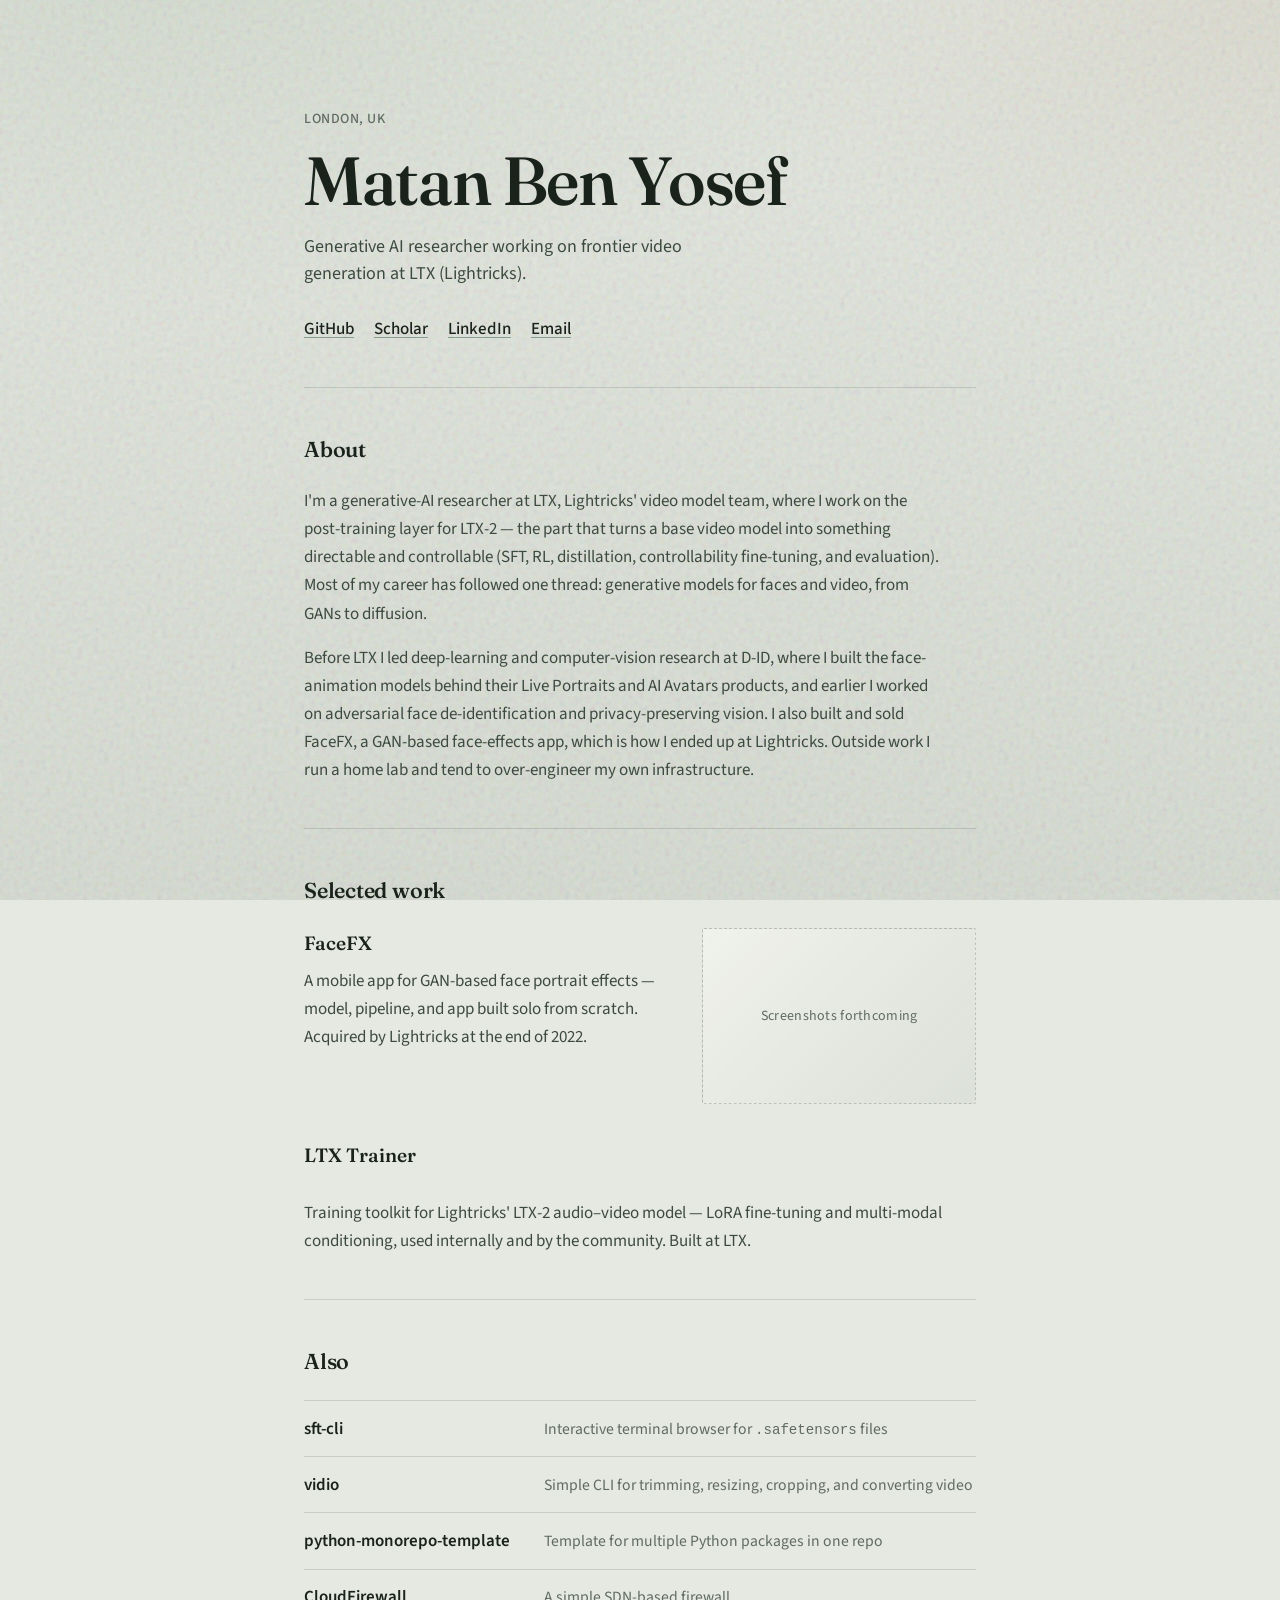
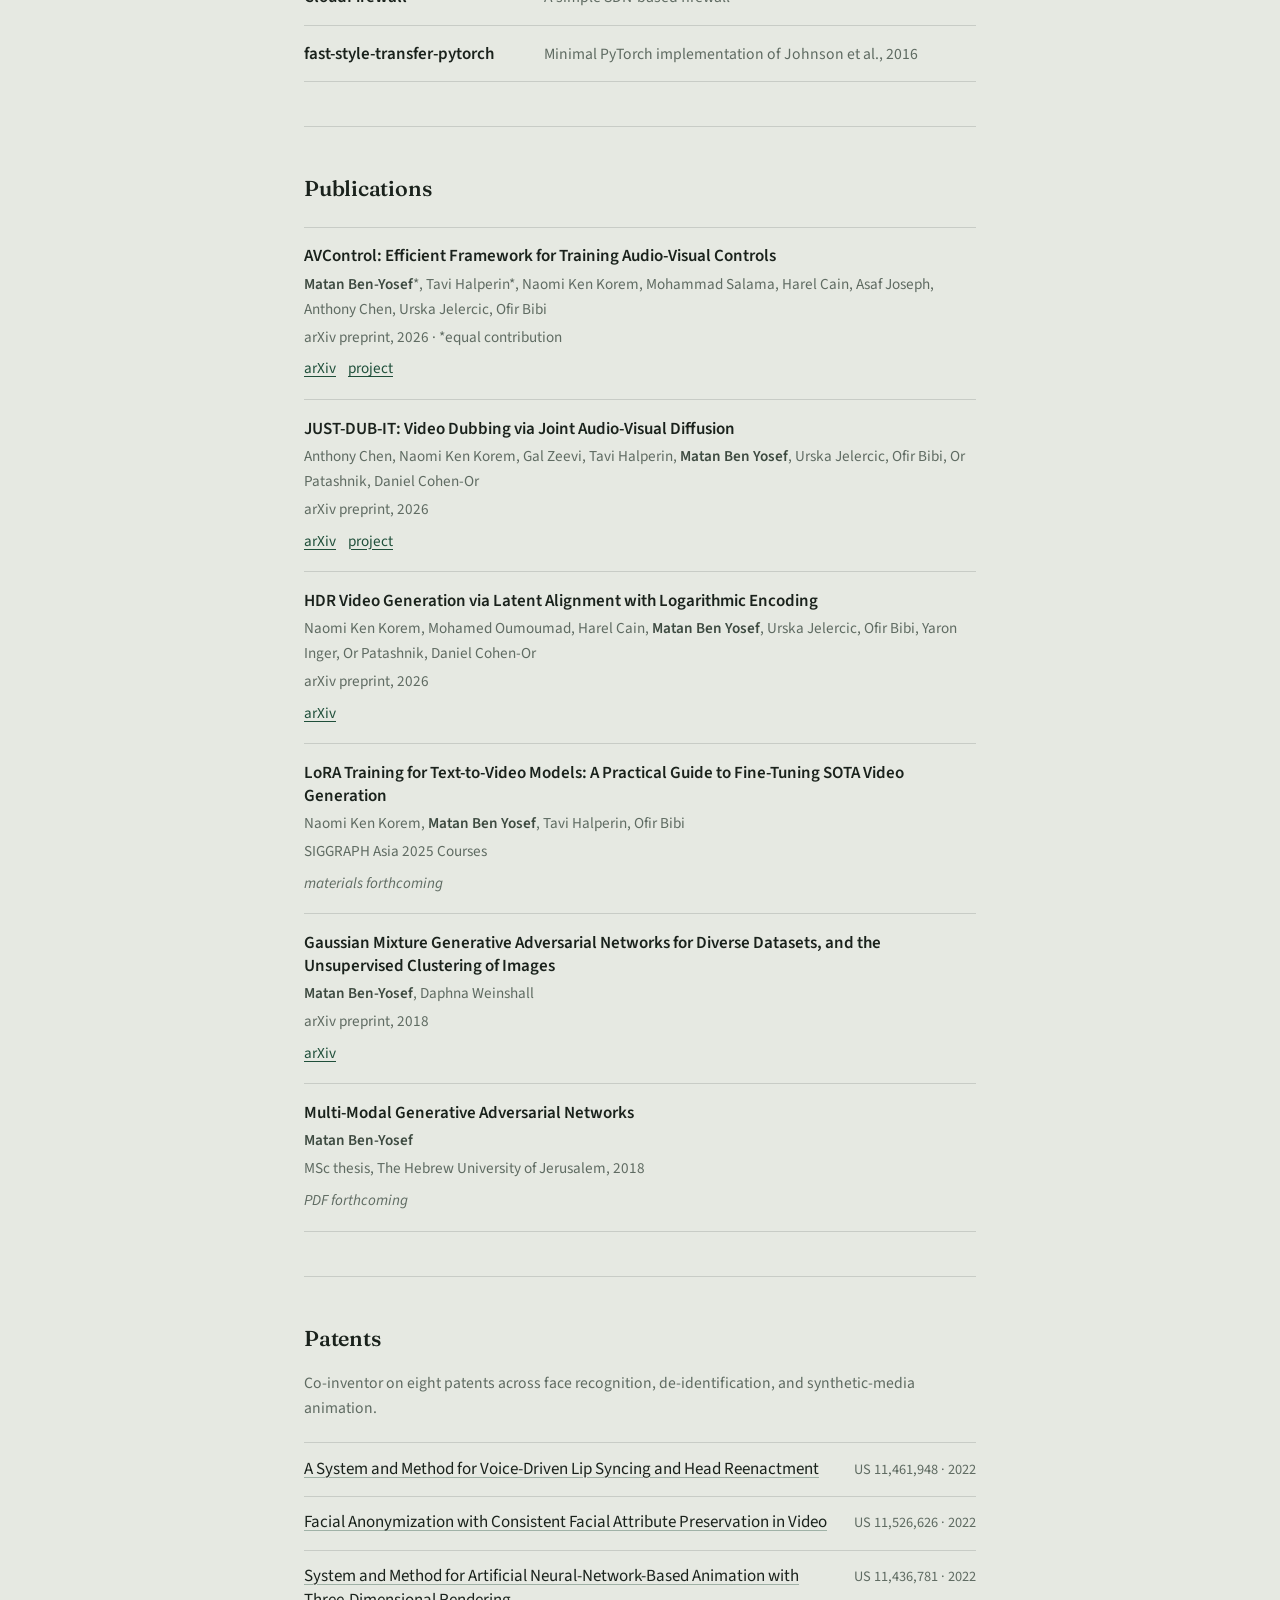
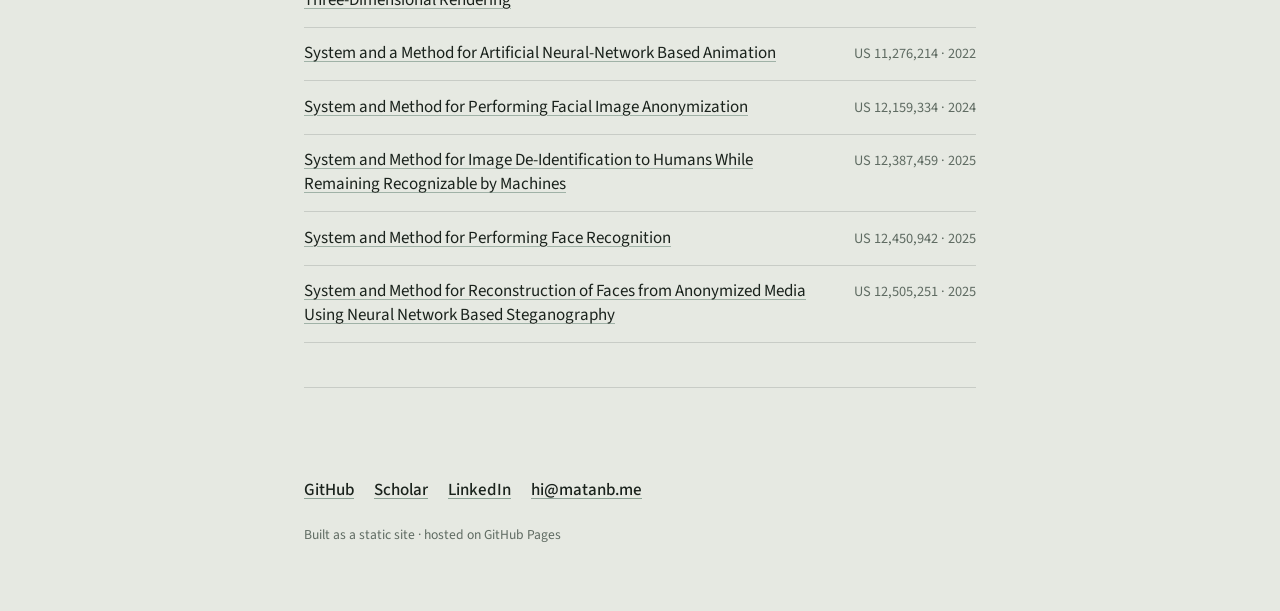
==== index.html @ 364ee7d4 "Add personal site: editorial single-page identity. Static HTML/CSS/JS with about, selected work, pub" ====
<!DOCTYPE html>
<html lang="en">
  <head>
    <meta charset="utf-8" />
    <meta name="viewport" content="width=device-width, initial-scale=1" />
    <title>Matan Ben Yosef</title>
    <meta
      name="description"
      content="Generative AI researcher working on frontier video generation at LTX (Lightricks)."
    />
    <meta name="author" content="Matan Ben Yosef" />
    <link rel="canonical" href="https://matanb.me/" />

    <meta property="og:title" content="Matan Ben Yosef" />
    <meta
      property="og:description"
      content="Generative AI researcher working on frontier video generation at LTX (Lightricks)."
    />
    <meta property="og:type" content="website" />
    <meta property="og:url" content="https://matanb.me/" />

    <link rel="preconnect" href="https://fonts.googleapis.com" />
    <link rel="preconnect" href="https://fonts.gstatic.com" crossorigin />
    <link
      href="https://fonts.googleapis.com/css2?family=Fraunces:opsz,wght@9..144,500;9..144,600&family=Source+Sans+3:ital,wght@0,400;0,500;0,600;1,400&display=swap"
      rel="stylesheet"
    />
    <link rel="stylesheet" href="css/styles.css" />
  </head>
  <body>
    <div class="atmosphere" aria-hidden="true"></div>

    <main class="page">
      <header class="identity reveal">
        <p class="eyebrow">London, UK</p>
        <h1 class="name">Matan Ben Yosef</h1>
        <p class="tagline">
          Generative AI researcher working on frontier video generation at LTX
          (Lightricks).
        </p>
        <nav class="links" aria-label="Primary links">
          <a href="https://github.com/matanby" rel="noopener noreferrer"
            >GitHub</a
          >
          <a
            href="https://scholar.google.com/citations?user=JfsnSLIAAAAJ&amp;hl=en"
            rel="noopener noreferrer"
            >Scholar</a
          >
          <a
            href="https://www.linkedin.com/in/matanby"
            rel="noopener noreferrer"
            >LinkedIn</a
          >
          <a href="mailto:hi@matanb.me">Email</a>
        </nav>
      </header>

      <section class="section reveal" id="about" aria-labelledby="about-heading">
        <h2 id="about-heading">About</h2>
        <div class="prose">
          <p>
            I'm a generative-AI researcher at LTX, Lightricks' video model team,
            where I work on the post-training layer for LTX-2 — the part that
            turns a base video model into something directable and controllable
            (SFT, RL, distillation, controllability fine-tuning, and
            evaluation). Most of my career has followed one thread: generative
            models for faces and video, from GANs to diffusion.
          </p>
          <p>
            Before LTX I led deep-learning and computer-vision research at D-ID,
            where I built the face-animation models behind their Live Portraits
            and AI Avatars products, and earlier I worked on adversarial face
            de-identification and privacy-preserving vision. I also built and
            sold FaceFX, a GAN-based face-effects app, which is how I ended up
            at Lightricks. Outside work I run a home lab and tend to
            over-engineer my own infrastructure.
          </p>
        </div>
      </section>

      <section
        class="section reveal"
        id="work"
        aria-labelledby="work-heading"
      >
        <h2 id="work-heading">Selected work</h2>

        <article class="selected">
          <div class="selected-copy">
            <h3>FaceFX</h3>
            <p>
              A mobile app for GAN-based face portrait effects — model,
              pipeline, and app built solo from scratch. Acquired by Lightricks
              at the end of 2022.
            </p>
          </div>
          <div
            class="media-slot"
            role="img"
            aria-label="FaceFX screenshots coming soon"
          >
            <span class="media-slot-label">Screenshots forthcoming</span>
          </div>
        </article>

        <article class="selected selected-plain">
          <h3>
            <a
              href="https://github.com/Lightricks/LTX-2/tree/main/packages/ltx-trainer"
              rel="noopener noreferrer"
              >LTX Trainer</a
            >
          </h3>
          <p>
            Training toolkit for Lightricks' LTX-2 audio–video model — LoRA
            fine-tuning and multi-modal conditioning, used internally and by the
            community. Built at LTX.
          </p>
        </article>
      </section>

      <section class="section reveal" id="also" aria-labelledby="also-heading">
        <h2 id="also-heading">Also</h2>
        <ul class="also-list">
          <li>
            <a href="https://github.com/matanby/sft-cli" rel="noopener noreferrer"
              >sft-cli</a
            >
            <span>Interactive terminal browser for <code>.safetensors</code> files</span>
          </li>
          <li>
            <a href="https://github.com/matanby/vidio" rel="noopener noreferrer"
              >vidio</a
            >
            <span>Simple CLI for trimming, resizing, cropping, and converting video</span>
          </li>
          <li>
            <a
              href="https://github.com/matanby/python-monorepo-template"
              rel="noopener noreferrer"
              >python-monorepo-template</a
            >
            <span>Template for multiple Python packages in one repo</span>
          </li>
          <li>
            <a
              href="https://github.com/matanby/CloudFirewall"
              rel="noopener noreferrer"
              >CloudFirewall</a
            >
            <span>A simple SDN-based firewall</span>
          </li>
          <li>
            <a
              href="https://github.com/matanby/fast-style-transfer-pytorch"
              rel="noopener noreferrer"
              >fast-style-transfer-pytorch</a
            >
            <span>Minimal PyTorch implementation of Johnson et&nbsp;al., 2016</span>
          </li>
        </ul>
      </section>

      <section
        class="section reveal"
        id="publications"
        aria-labelledby="pubs-heading"
      >
        <h2 id="pubs-heading">Publications</h2>
        <ol class="biblio">
          <li>
            <span class="pub-title"
              >AVControl: Efficient Framework for Training Audio-Visual
              Controls</span
            >
            <span class="pub-authors"
              ><strong>Matan Ben-Yosef</strong>*, Tavi Halperin*, Naomi Ken
              Korem, Mohammad Salama, Harel Cain, Asaf Joseph, Anthony Chen,
              Urska Jelercic, Ofir Bibi</span
            >
            <span class="pub-meta"
              >arXiv preprint, 2026 · *equal contribution</span
            >
            <span class="pub-links">
              <a href="https://arxiv.org/abs/2603.24793" rel="noopener noreferrer"
                >arXiv</a
              >
              <a
                href="https://matanby.github.io/AVControl/"
                rel="noopener noreferrer"
                >project</a
              >
            </span>
          </li>
          <li>
            <span class="pub-title"
              >JUST-DUB-IT: Video Dubbing via Joint Audio-Visual Diffusion</span
            >
            <span class="pub-authors"
              >Anthony Chen, Naomi Ken Korem, Gal Zeevi, Tavi Halperin,
              <strong>Matan Ben Yosef</strong>, Urska Jelercic, Ofir Bibi, Or
              Patashnik, Daniel Cohen-Or</span
            >
            <span class="pub-meta">arXiv preprint, 2026</span>
            <span class="pub-links">
              <a href="https://arxiv.org/abs/2601.22143" rel="noopener noreferrer"
                >arXiv</a
              >
              <a href="https://justdubit.github.io/" rel="noopener noreferrer"
                >project</a
              >
            </span>
          </li>
          <li>
            <span class="pub-title"
              >HDR Video Generation via Latent Alignment with Logarithmic
              Encoding</span
            >
            <span class="pub-authors"
              >Naomi Ken Korem, Mohamed Oumoumad, Harel Cain,
              <strong>Matan Ben Yosef</strong>, Urska Jelercic, Ofir Bibi, Yaron
              Inger, Or Patashnik, Daniel Cohen-Or</span
            >
            <span class="pub-meta">arXiv preprint, 2026</span>
            <span class="pub-links">
              <a href="https://arxiv.org/abs/2604.11788" rel="noopener noreferrer"
                >arXiv</a
              >
            </span>
          </li>
          <li>
            <span class="pub-title"
              >LoRA Training for Text-to-Video Models: A Practical Guide to
              Fine-Tuning SOTA Video Generation</span
            >
            <span class="pub-authors"
              >Naomi Ken Korem, <strong>Matan Ben Yosef</strong>, Tavi Halperin,
              Ofir Bibi</span
            >
            <span class="pub-meta">SIGGRAPH Asia 2025 Courses</span>
            <span class="pub-links pub-links-pending">
              <span class="pending">materials forthcoming</span>
            </span>
          </li>
          <li>
            <span class="pub-title"
              >Gaussian Mixture Generative Adversarial Networks for Diverse
              Datasets, and the Unsupervised Clustering of Images</span
            >
            <span class="pub-authors"
              ><strong>Matan Ben-Yosef</strong>, Daphna Weinshall</span
            >
            <span class="pub-meta">arXiv preprint, 2018</span>
            <span class="pub-links">
              <a href="https://arxiv.org/abs/1808.10356" rel="noopener noreferrer"
                >arXiv</a
              >
            </span>
          </li>
          <li>
            <span class="pub-title">Multi-Modal Generative Adversarial Networks</span>
            <span class="pub-authors"><strong>Matan Ben-Yosef</strong></span>
            <span class="pub-meta"
              >MSc thesis, The Hebrew University of Jerusalem, 2018</span
            >
            <span class="pub-links pub-links-pending">
              <span class="pending">PDF forthcoming</span>
            </span>
          </li>
        </ol>
      </section>

      <section
        class="section reveal"
        id="patents"
        aria-labelledby="patents-heading"
      >
        <h2 id="patents-heading">Patents</h2>
        <p class="section-lede">
          Co-inventor on eight patents across face recognition, de-identification,
          and synthetic-media animation.
        </p>
        <ul class="patent-list">
          <li>
            <a
              href="https://patents.google.com/patent/US11461948B2"
              rel="noopener noreferrer"
              >A System and Method for Voice-Driven Lip Syncing and Head
              Reenactment</a
            >
            <span class="patent-meta">US&nbsp;11,461,948 · 2022</span>
          </li>
          <li>
            <a
              href="https://patents.google.com/patent/US11526626B2"
              rel="noopener noreferrer"
              >Facial Anonymization with Consistent Facial Attribute Preservation
              in Video</a
            >
            <span class="patent-meta">US&nbsp;11,526,626 · 2022</span>
          </li>
          <li>
            <a
              href="https://patents.google.com/patent/US11436781B2"
              rel="noopener noreferrer"
              >System and Method for Artificial Neural-Network-Based Animation
              with Three-Dimensional Rendering</a
            >
            <span class="patent-meta">US&nbsp;11,436,781 · 2022</span>
          </li>
          <li>
            <a
              href="https://patents.google.com/patent/US11276214B2"
              rel="noopener noreferrer"
              >System and a Method for Artificial Neural-Network Based
              Animation</a
            >
            <span class="patent-meta">US&nbsp;11,276,214 · 2022</span>
          </li>
          <li>
            <a
              href="https://patents.google.com/patent/US12159334B2"
              rel="noopener noreferrer"
              >System and Method for Performing Facial Image Anonymization</a
            >
            <span class="patent-meta">US&nbsp;12,159,334 · 2024</span>
          </li>
          <li>
            <a
              href="https://patents.google.com/patent/US12387459B2"
              rel="noopener noreferrer"
              >System and Method for Image De-Identification to Humans While
              Remaining Recognizable by Machines</a
            >
            <span class="patent-meta">US&nbsp;12,387,459 · 2025</span>
          </li>
          <li>
            <a
              href="https://patents.google.com/patent/US12450942B2"
              rel="noopener noreferrer"
              >System and Method for Performing Face Recognition</a
            >
            <span class="patent-meta">US&nbsp;12,450,942 · 2025</span>
          </li>
          <li>
            <a
              href="https://patents.google.com/patent/US12505251B2"
              rel="noopener noreferrer"
              >System and Method for Reconstruction of Faces from Anonymized
              Media Using Neural Network Based Steganography</a
            >
            <span class="patent-meta">US&nbsp;12,505,251 · 2025</span>
          </li>
        </ul>
      </section>
    </main>

    <footer class="site-footer reveal">
      <nav class="links" aria-label="Footer links">
        <a href="https://github.com/matanby" rel="noopener noreferrer">GitHub</a>
        <a
          href="https://scholar.google.com/citations?user=JfsnSLIAAAAJ&amp;hl=en"
          rel="noopener noreferrer"
          >Scholar</a
        >
        <a href="https://www.linkedin.com/in/matanby" rel="noopener noreferrer"
          >LinkedIn</a
        >
        <a href="mailto:hi@matanb.me">hi@matanb.me</a>
      </nav>
      <p class="credit">Built as a static site · hosted on GitHub Pages</p>
    </footer>

    <script src="js/main.js" defer></script>
  </body>
</html>
---- css/styles.css ----
:root {
  --bg: #e6e9e2;
  --bg-deep: #d8ddd4;
  --ink: #1a221c;
  --ink-soft: #3d4a40;
  --muted: #5f6b62;
  --line: color-mix(in srgb, var(--ink) 14%, transparent);
  --accent: #1f4f3a;
  --accent-soft: color-mix(in srgb, var(--accent) 12%, transparent);
  --paper: #f2f3ee;
  --shadow: color-mix(in srgb, var(--ink) 8%, transparent);

  --font-display: "Fraunces", "Iowan Old Style", "Palatino Linotype", Palatino,
    serif;
  --font-body: "Source Sans 3", "Source Sans Pro", "Segoe UI", sans-serif;

  --measure: 40rem;
  --page: min(42rem, calc(100% - 2.5rem));
  --ease: cubic-bezier(0.22, 1, 0.36, 1);
}

*,
*::before,
*::after {
  box-sizing: border-box;
}

html {
  scroll-behavior: smooth;
  -webkit-text-size-adjust: 100%;
}

body {
  margin: 0;
  min-height: 100vh;
  color: var(--ink);
  font-family: var(--font-body);
  font-size: 1.0625rem;
  line-height: 1.65;
  background: var(--bg);
  text-rendering: optimizeLegibility;
}

.atmosphere {
  position: fixed;
  inset: 0;
  z-index: -1;
  pointer-events: none;
  background:
    radial-gradient(
      120% 80% at 12% -10%,
      color-mix(in srgb, #c5d0c0 55%, transparent),
      transparent 55%
    ),
    radial-gradient(
      90% 70% at 100% 0%,
      color-mix(in srgb, #d4cfc0 45%, transparent),
      transparent 50%
    ),
    linear-gradient(180deg, var(--bg) 0%, var(--bg-deep) 100%);
}

.atmosphere::after {
  content: "";
  position: absolute;
  inset: 0;
  opacity: 0.35;
  background-image: url("data:image/svg+xml,%3Csvg viewBox='0 0 200 200' xmlns='http://www.w3.org/2000/svg'%3E%3Cfilter id='n'%3E%3CfeTurbulence type='fractalNoise' baseFrequency='0.85' numOctaves='3' stitchTiles='stitch'/%3E%3C/filter%3E%3Crect width='100%25' height='100%25' filter='url(%23n)' opacity='0.55'/%3E%3C/svg%3E");
  mix-blend-mode: multiply;
}

a {
  color: var(--accent);
  text-decoration-thickness: 1px;
  text-underline-offset: 0.18em;
  transition: color 160ms var(--ease), text-decoration-color 160ms var(--ease);
}

a:hover {
  color: var(--ink);
}

a:focus-visible {
  outline: 2px solid var(--accent);
  outline-offset: 3px;
}

.page {
  width: var(--page);
  margin: 0 auto;
  padding: clamp(3.5rem, 12vh, 7rem) 0 3rem;
}

.identity {
  padding-bottom: 2.75rem;
  border-bottom: 1px solid var(--line);
}

.eyebrow {
  margin: 0 0 0.85rem;
  color: var(--muted);
  font-size: 0.875rem;
  font-weight: 500;
  letter-spacing: 0.04em;
  text-transform: uppercase;
}

.name {
  margin: 0;
  max-width: 12ch;
  font-family: var(--font-display);
  font-size: clamp(2.75rem, 8vw, 4.25rem);
  font-weight: 550;
  font-optical-sizing: auto;
  line-height: 1.05;
  letter-spacing: -0.02em;
  color: var(--ink);
}

.tagline {
  margin: 1.15rem 0 0;
  max-width: 28rem;
  color: var(--ink-soft);
  font-size: 1.125rem;
  line-height: 1.45;
}

.links {
  display: flex;
  flex-wrap: wrap;
  gap: 0.35rem 1.25rem;
  margin-top: 1.75rem;
}

.links a {
  color: var(--ink);
  font-weight: 500;
  text-decoration-color: color-mix(in srgb, var(--accent) 45%, transparent);
}

.links a:hover {
  color: var(--accent);
  text-decoration-color: var(--accent);
}

.section {
  padding: 2.75rem 0;
  border-bottom: 1px solid var(--line);
}

.section h2 {
  margin: 0 0 1.25rem;
  font-family: var(--font-display);
  font-size: 1.35rem;
  font-weight: 550;
  letter-spacing: -0.01em;
}

.section-lede {
  margin: -0.35rem 0 1.25rem;
  max-width: var(--measure);
  color: var(--muted);
  font-size: 0.98rem;
}

.prose {
  max-width: var(--measure);
}

.prose p {
  margin: 0 0 1rem;
  color: var(--ink-soft);
}

.prose p:last-child {
  margin-bottom: 0;
}

.selected {
  display: grid;
  gap: 1.25rem;
  margin-bottom: 2rem;
}

.selected:last-child {
  margin-bottom: 0;
}

.selected h3 {
  margin: 0 0 0.45rem;
  font-family: var(--font-display);
  font-size: 1.2rem;
  font-weight: 550;
}

.selected h3 a {
  color: inherit;
  text-decoration: none;
}

.selected h3 a:hover {
  color: var(--accent);
  text-decoration: underline;
  text-decoration-thickness: 1px;
  text-underline-offset: 0.18em;
}

.selected p {
  margin: 0;
  max-width: var(--measure);
  color: var(--ink-soft);
}

.selected-plain {
  padding-top: 0.25rem;
}

.media-slot {
  display: grid;
  place-items: center;
  min-height: 11rem;
  border: 1px dashed color-mix(in srgb, var(--ink) 22%, transparent);
  border-radius: 2px;
  background:
    linear-gradient(
      135deg,
      color-mix(in srgb, var(--paper) 80%, transparent),
      color-mix(in srgb, var(--bg-deep) 70%, transparent)
    );
  color: var(--muted);
}

.media-slot-label {
  font-size: 0.875rem;
  letter-spacing: 0.02em;
}

.also-list,
.patent-list,
.biblio {
  margin: 0;
  padding: 0;
  list-style: none;
}

.also-list li {
  display: grid;
  gap: 0.15rem 1rem;
  padding: 0.85rem 0;
  border-top: 1px solid var(--line);
}

.also-list li:last-child {
  border-bottom: 1px solid var(--line);
}

.also-list a {
  color: var(--ink);
  font-weight: 600;
  text-decoration: none;
}

.also-list a:hover {
  color: var(--accent);
  text-decoration: underline;
  text-decoration-thickness: 1px;
  text-underline-offset: 0.18em;
}

.also-list span {
  color: var(--muted);
  font-size: 0.98rem;
}

.also-list code {
  font-family: ui-monospace, "SF Mono", Menlo, Consolas, monospace;
  font-size: 0.9em;
}

.biblio li {
  display: grid;
  gap: 0.2rem;
  padding: 1.1rem 0;
  border-top: 1px solid var(--line);
}

.biblio li:last-child {
  border-bottom: 1px solid var(--line);
}

.pub-title {
  font-weight: 600;
  color: var(--ink);
  line-height: 1.35;
}

.pub-authors,
.pub-meta {
  color: var(--muted);
  font-size: 0.95rem;
}

.pub-authors strong {
  color: var(--ink-soft);
  font-weight: 600;
}

.pub-links {
  display: flex;
  flex-wrap: wrap;
  gap: 0.75rem;
  margin-top: 0.2rem;
  font-size: 0.95rem;
}

.pending {
  color: var(--muted);
  font-style: italic;
}

.patent-list li {
  display: grid;
  gap: 0.15rem;
  padding: 0.9rem 0;
  border-top: 1px solid var(--line);
}

.patent-list li:last-child {
  border-bottom: 1px solid var(--line);
}

.patent-list a {
  color: var(--ink);
  text-decoration-color: color-mix(in srgb, var(--accent) 35%, transparent);
  line-height: 1.4;
}

.patent-meta {
  color: var(--muted);
  font-size: 0.9rem;
}

.site-footer {
  width: var(--page);
  margin: 0 auto;
  padding: 2.5rem 0 4rem;
}

.site-footer .links {
  margin-top: 0;
}

.credit {
  margin: 1.25rem 0 0;
  color: var(--muted);
  font-size: 0.85rem;
}

.reveal {
  opacity: 0;
  transform: translateY(0.7rem);
  transition:
    opacity 700ms var(--ease),
    transform 700ms var(--ease);
}

.reveal.is-visible {
  opacity: 1;
  transform: none;
}

.identity.reveal {
  transition-delay: 40ms;
}

@media (min-width: 720px) {
  .selected:not(.selected-plain) {
    grid-template-columns: 1.15fr 0.85fr;
    align-items: stretch;
    gap: 1.75rem;
  }

  .also-list li {
    grid-template-columns: minmax(10rem, 14rem) 1fr;
    align-items: baseline;
  }

  .patent-list li {
    grid-template-columns: 1fr auto;
    gap: 0.75rem 1.5rem;
    align-items: baseline;
  }
}

@media (prefers-reduced-motion: reduce) {
  html {
    scroll-behavior: auto;
  }

  .reveal {
    opacity: 1;
    transform: none;
    transition: none;
  }
}
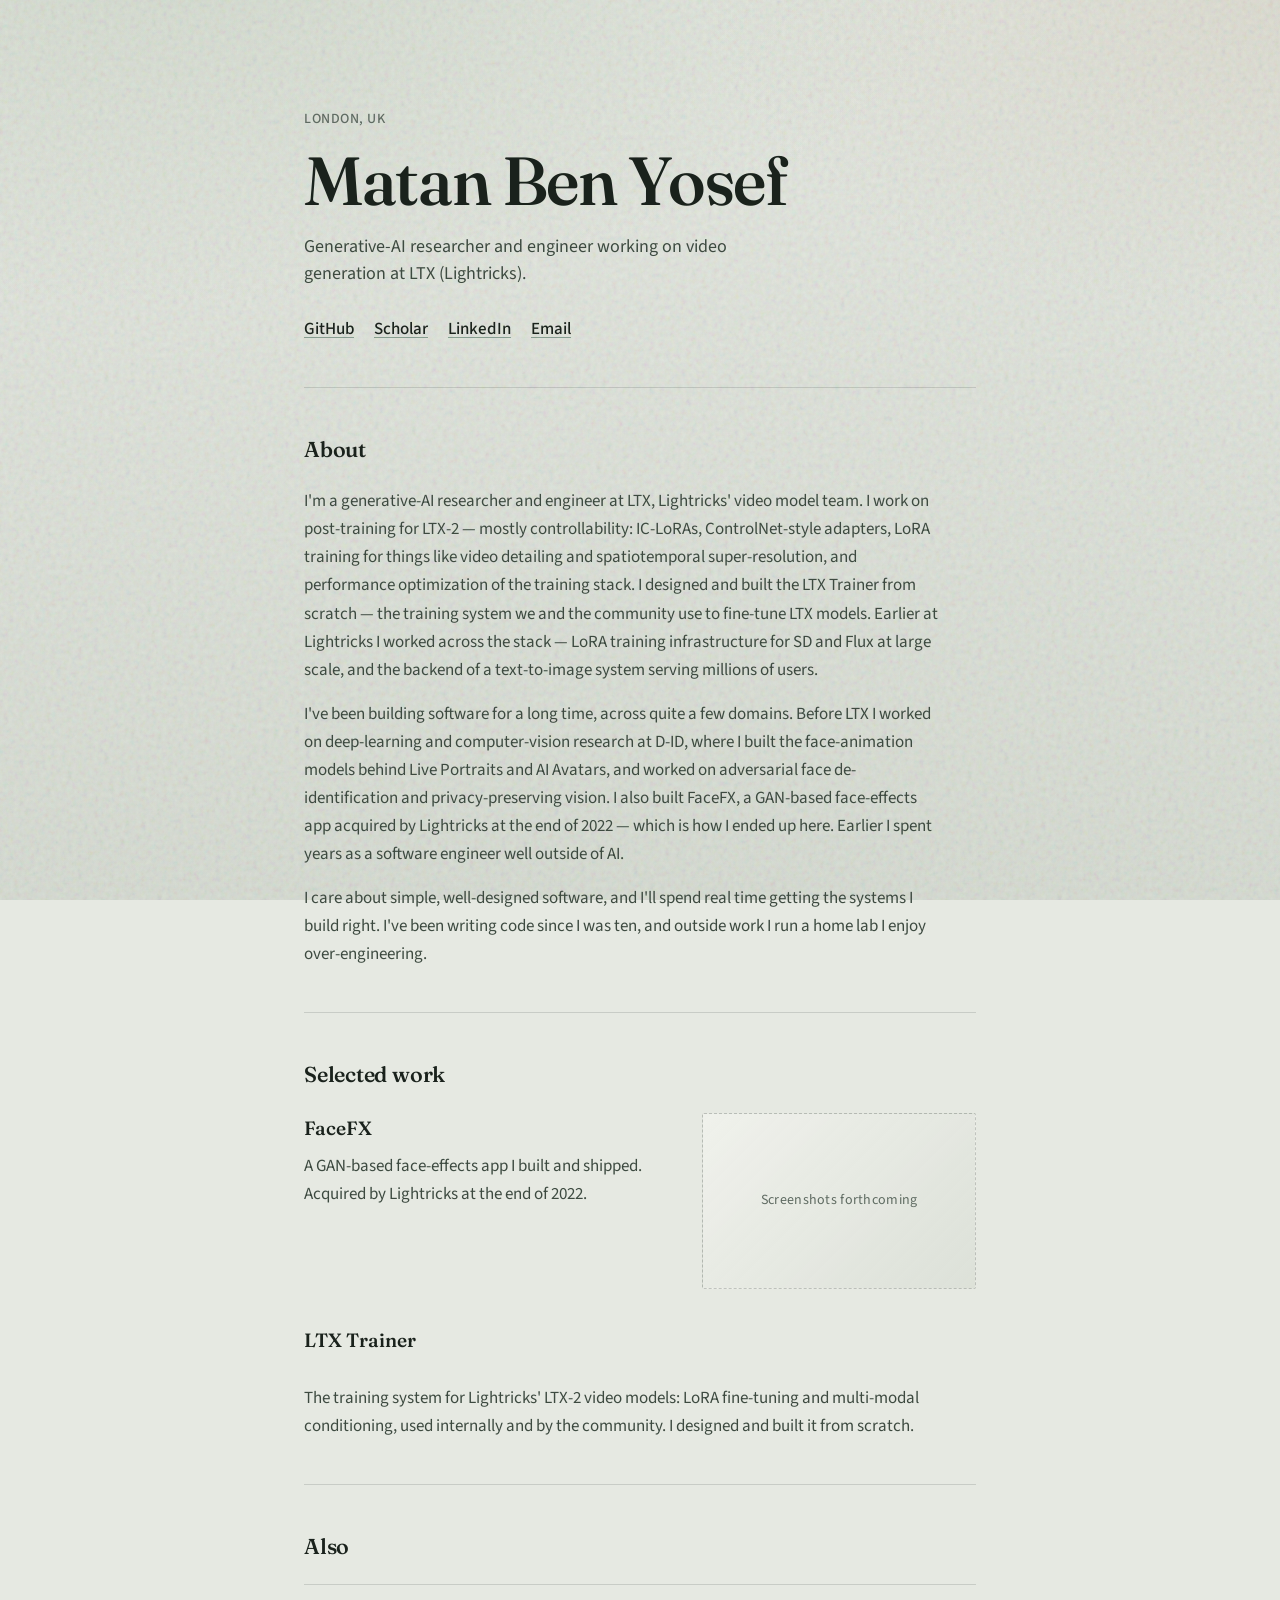
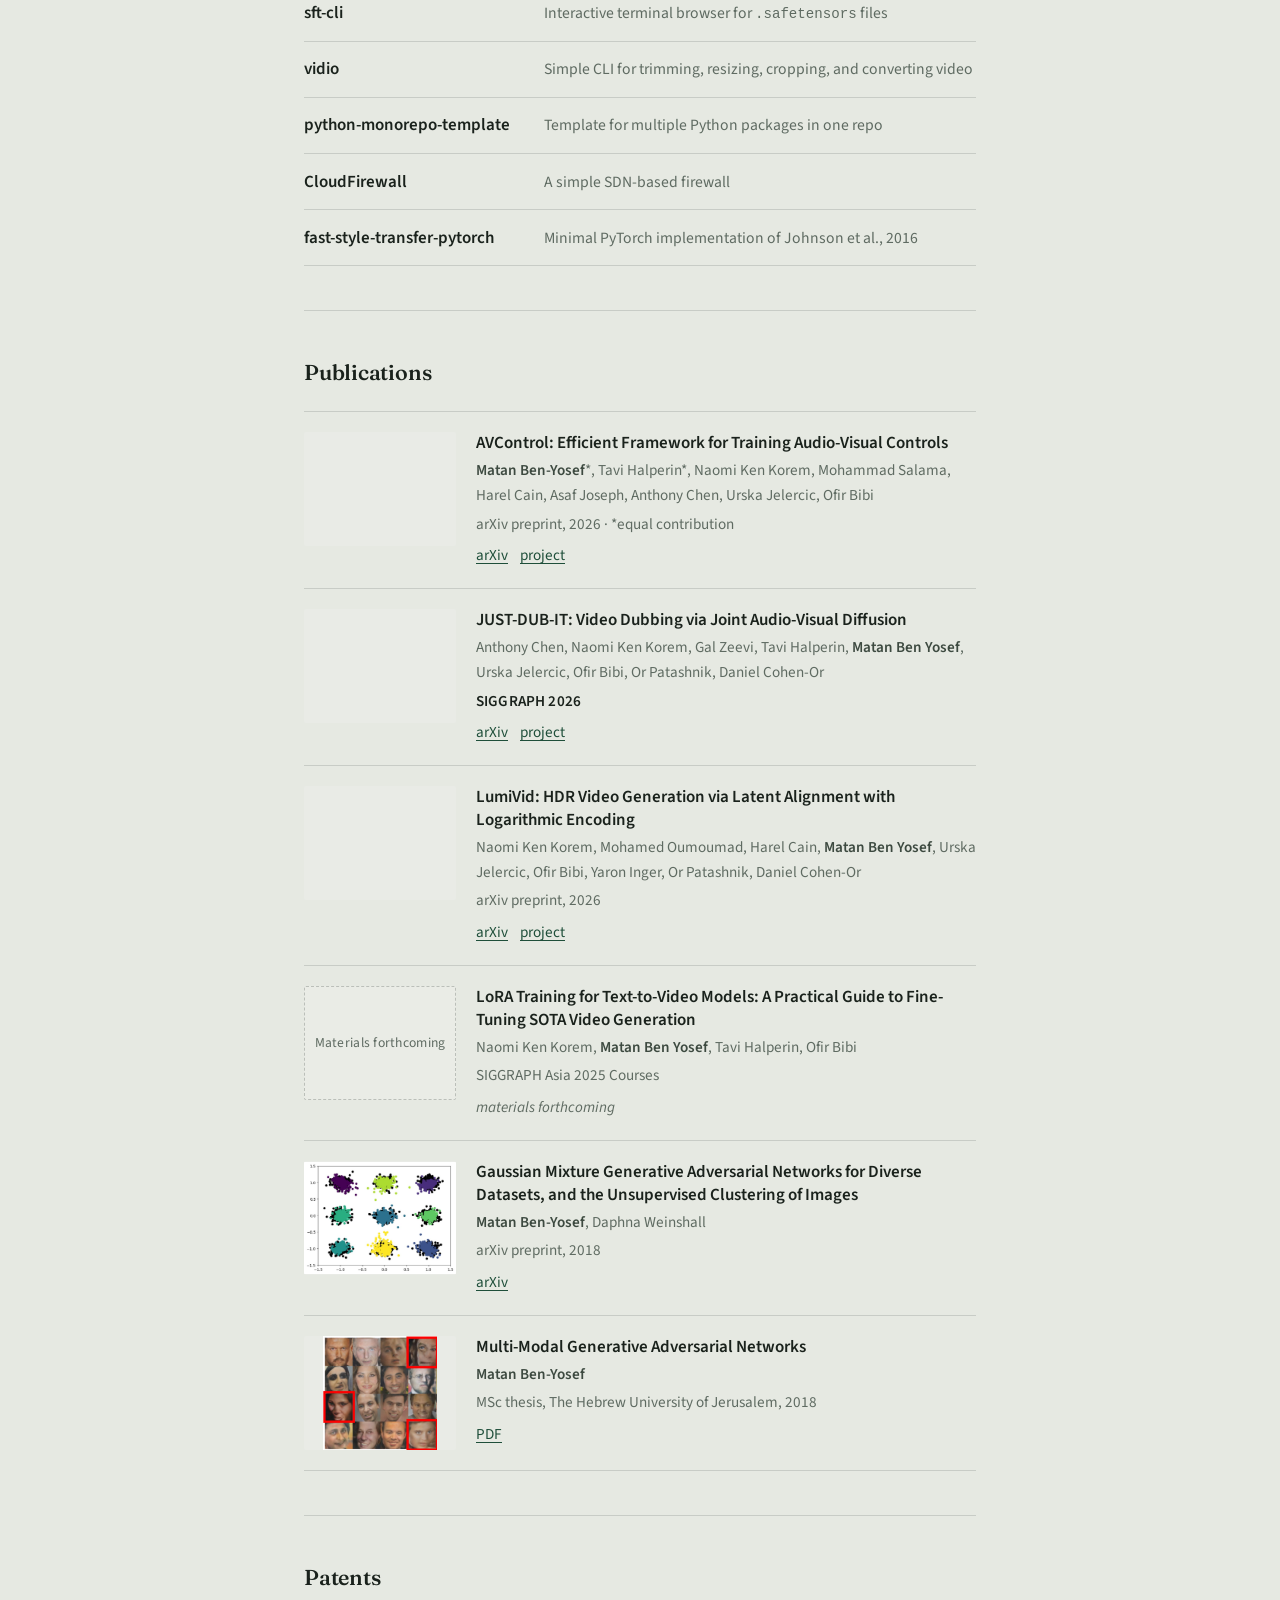
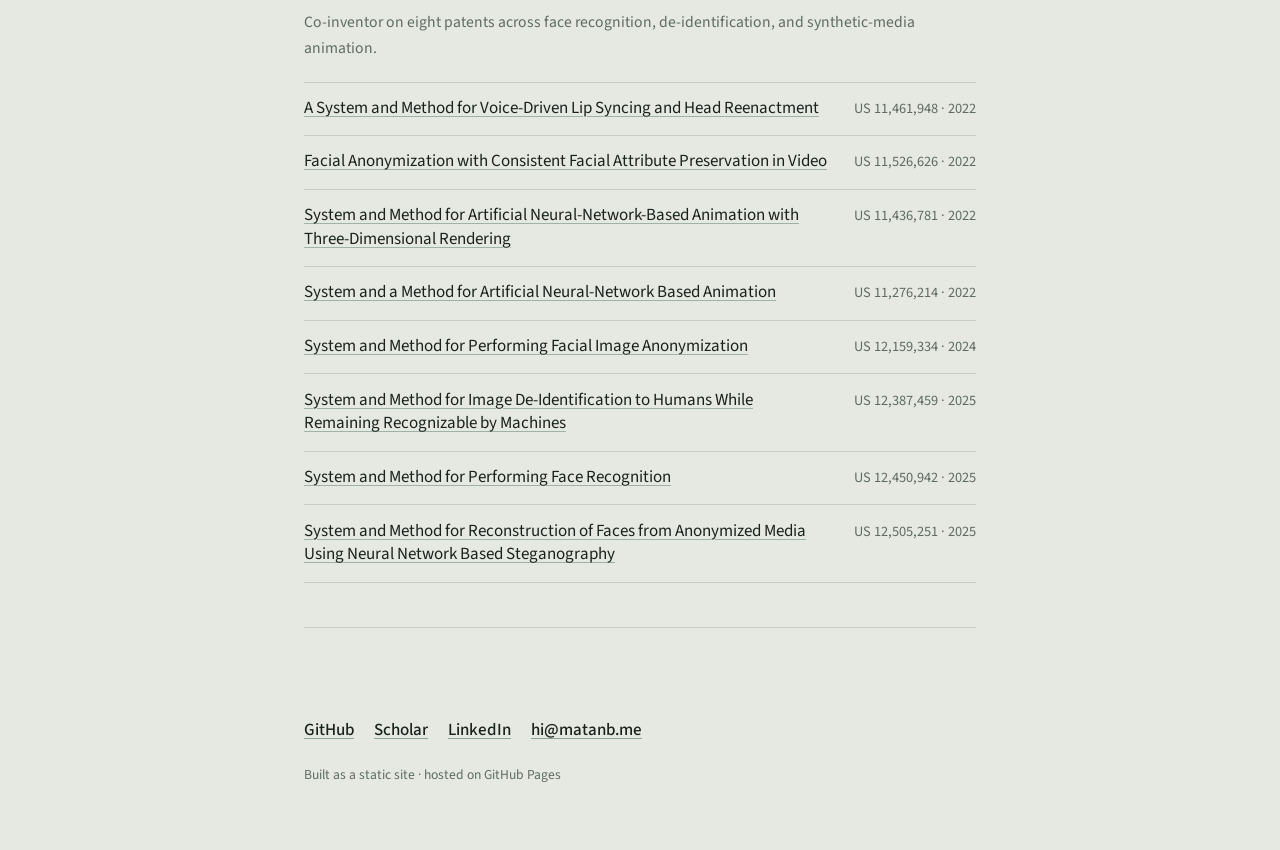
==== commit 7b82b384: "Refine copy and add publication media with SIGGRAPH emphasis. Update About/tagline ownership languag" ====
--- a/index.html
+++ b/index.html
@@ -6,7 +6,7 @@
     <title>Matan Ben Yosef</title>
     <meta
       name="description"
-      content="Generative AI researcher working on frontier video generation at LTX (Lightricks)."
+      content="Generative-AI researcher and engineer working on video generation at LTX (Lightricks)."
     />
     <meta name="author" content="Matan Ben Yosef" />
     <link rel="canonical" href="https://matanb.me/" />
@@ -14,7 +14,7 @@
     <meta property="og:title" content="Matan Ben Yosef" />
     <meta
       property="og:description"
-      content="Generative AI researcher working on frontier video generation at LTX (Lightricks)."
+      content="Generative-AI researcher and engineer working on video generation at LTX (Lightricks)."
     />
     <meta property="og:type" content="website" />
     <meta property="og:url" content="https://matanb.me/" />
@@ -35,8 +35,8 @@
         <p class="eyebrow">London, UK</p>
         <h1 class="name">Matan Ben Yosef</h1>
         <p class="tagline">
-          Generative AI researcher working on frontier video generation at LTX
-          (Lightricks).
+          Generative-AI researcher and engineer working on video generation at
+          LTX (Lightricks).
         </p>
         <nav class="links" aria-label="Primary links">
           <a href="https://github.com/matanby" rel="noopener noreferrer"
@@ -60,21 +60,31 @@
         <h2 id="about-heading">About</h2>
         <div class="prose">
           <p>
-            I'm a generative-AI researcher at LTX, Lightricks' video model team,
-            where I work on the post-training layer for LTX-2 — the part that
-            turns a base video model into something directable and controllable
-            (SFT, RL, distillation, controllability fine-tuning, and
-            evaluation). Most of my career has followed one thread: generative
-            models for faces and video, from GANs to diffusion.
+            I'm a generative-AI researcher and engineer at LTX, Lightricks'
+            video model team. I work on post-training for LTX-2 — mostly
+            controllability: IC-LoRAs, ControlNet-style adapters, LoRA training
+            for things like video detailing and spatiotemporal super-resolution,
+            and performance optimization of the training stack. I designed and
+            built the LTX Trainer from scratch — the training system we and the
+            community use to fine-tune LTX models. Earlier at Lightricks I
+            worked across the stack — LoRA training infrastructure for SD and
+            Flux at large scale, and the backend of a text-to-image system
+            serving millions of users.
           </p>
           <p>
-            Before LTX I led deep-learning and computer-vision research at D-ID,
-            where I built the face-animation models behind their Live Portraits
-            and AI Avatars products, and earlier I worked on adversarial face
-            de-identification and privacy-preserving vision. I also built and
-            sold FaceFX, a GAN-based face-effects app, which is how I ended up
-            at Lightricks. Outside work I run a home lab and tend to
-            over-engineer my own infrastructure.
+            I've been building software for a long time, across quite a few
+            domains. Before LTX I worked on deep-learning and computer-vision
+            research at D-ID, where I built the face-animation models behind
+            Live Portraits and AI Avatars, and worked on adversarial face
+            de-identification and privacy-preserving vision. I also built
+            FaceFX, a GAN-based face-effects app acquired by Lightricks at the
+            end of 2022 — which is how I ended up here. Earlier I spent years as
+            a software engineer well outside of AI.
+          </p>
+          <p>
+            I care about simple, well-designed software, and I'll spend real
+            time getting the systems I build right. I've been writing code since
+            I was ten, and outside work I run a home lab I enjoy over-engineering.
           </p>
         </div>
       </section>
@@ -90,9 +100,8 @@
           <div class="selected-copy">
             <h3>FaceFX</h3>
             <p>
-              A mobile app for GAN-based face portrait effects — model,
-              pipeline, and app built solo from scratch. Acquired by Lightricks
-              at the end of 2022.
+              A GAN-based face-effects app I built and shipped. Acquired by
+              Lightricks at the end of 2022.
             </p>
           </div>
           <div
@@ -113,9 +122,9 @@
             >
           </h3>
           <p>
-            Training toolkit for Lightricks' LTX-2 audio–video model — LoRA
+            The training system for Lightricks' LTX-2 video models: LoRA
             fine-tuning and multi-modal conditioning, used internally and by the
-            community. Built at LTX.
+            community. I designed and built it from scratch.
           </p>
         </article>
       </section>
@@ -170,103 +179,227 @@
         <h2 id="pubs-heading">Publications</h2>
         <ol class="biblio">
           <li>
-            <span class="pub-title"
-              >AVControl: Efficient Framework for Training Audio-Visual
-              Controls</span
-            >
-            <span class="pub-authors"
-              ><strong>Matan Ben-Yosef</strong>*, Tavi Halperin*, Naomi Ken
-              Korem, Mohammad Salama, Harel Cain, Asaf Joseph, Anthony Chen,
-              Urska Jelercic, Ofir Bibi</span
-            >
-            <span class="pub-meta"
-              >arXiv preprint, 2026 · *equal contribution</span
-            >
-            <span class="pub-links">
-              <a href="https://arxiv.org/abs/2603.24793" rel="noopener noreferrer"
-                >arXiv</a
-              >
-              <a
-                href="https://matanby.github.io/AVControl/"
-                rel="noopener noreferrer"
-                >project</a
-              >
-            </span>
-          </li>
-          <li>
-            <span class="pub-title"
-              >JUST-DUB-IT: Video Dubbing via Joint Audio-Visual Diffusion</span
-            >
-            <span class="pub-authors"
-              >Anthony Chen, Naomi Ken Korem, Gal Zeevi, Tavi Halperin,
-              <strong>Matan Ben Yosef</strong>, Urska Jelercic, Ofir Bibi, Or
-              Patashnik, Daniel Cohen-Or</span
-            >
-            <span class="pub-meta">arXiv preprint, 2026</span>
-            <span class="pub-links">
-              <a href="https://arxiv.org/abs/2601.22143" rel="noopener noreferrer"
-                >arXiv</a
-              >
-              <a href="https://justdubit.github.io/" rel="noopener noreferrer"
-                >project</a
-              >
-            </span>
-          </li>
-          <li>
-            <span class="pub-title"
-              >HDR Video Generation via Latent Alignment with Logarithmic
-              Encoding</span
-            >
-            <span class="pub-authors"
-              >Naomi Ken Korem, Mohamed Oumoumad, Harel Cain,
-              <strong>Matan Ben Yosef</strong>, Urska Jelercic, Ofir Bibi, Yaron
-              Inger, Or Patashnik, Daniel Cohen-Or</span
-            >
-            <span class="pub-meta">arXiv preprint, 2026</span>
-            <span class="pub-links">
-              <a href="https://arxiv.org/abs/2604.11788" rel="noopener noreferrer"
-                >arXiv</a
-              >
-            </span>
-          </li>
-          <li>
-            <span class="pub-title"
-              >LoRA Training for Text-to-Video Models: A Practical Guide to
-              Fine-Tuning SOTA Video Generation</span
-            >
-            <span class="pub-authors"
-              >Naomi Ken Korem, <strong>Matan Ben Yosef</strong>, Tavi Halperin,
-              Ofir Bibi</span
-            >
-            <span class="pub-meta">SIGGRAPH Asia 2025 Courses</span>
-            <span class="pub-links pub-links-pending">
-              <span class="pending">materials forthcoming</span>
-            </span>
-          </li>
-          <li>
-            <span class="pub-title"
-              >Gaussian Mixture Generative Adversarial Networks for Diverse
-              Datasets, and the Unsupervised Clustering of Images</span
-            >
-            <span class="pub-authors"
-              ><strong>Matan Ben-Yosef</strong>, Daphna Weinshall</span
-            >
-            <span class="pub-meta">arXiv preprint, 2018</span>
-            <span class="pub-links">
-              <a href="https://arxiv.org/abs/1808.10356" rel="noopener noreferrer"
-                >arXiv</a
-              >
-            </span>
-          </li>
-          <li>
-            <span class="pub-title">Multi-Modal Generative Adversarial Networks</span>
-            <span class="pub-authors"><strong>Matan Ben-Yosef</strong></span>
-            <span class="pub-meta"
-              >MSc thesis, The Hebrew University of Jerusalem, 2018</span
-            >
-            <span class="pub-links pub-links-pending">
-              <span class="pending">PDF forthcoming</span>
-            </span>
+            <a
+              class="pub-thumb"
+              href="https://matanby.github.io/AVControl/"
+              rel="noopener noreferrer"
+              tabindex="-1"
+              aria-hidden="true"
+            >
+              <video
+                src="assets/pubs/avcontrol.mp4"
+                width="190"
+                height="190"
+                autoplay
+                muted
+                loop
+                playsinline
+                preload="metadata"
+              ></video>
+            </a>
+            <div class="pub-body">
+              <span class="pub-title"
+                >AVControl: Efficient Framework for Training Audio-Visual
+                Controls</span
+              >
+              <span class="pub-authors"
+                ><strong>Matan Ben-Yosef</strong>*, Tavi Halperin*, Naomi Ken
+                Korem, Mohammad Salama, Harel Cain, Asaf Joseph, Anthony Chen,
+                Urska Jelercic, Ofir Bibi</span
+              >
+              <span class="pub-meta"
+                >arXiv preprint, 2026 · *equal contribution</span
+              >
+              <span class="pub-links">
+                <a
+                  href="https://arxiv.org/abs/2603.24793"
+                  rel="noopener noreferrer"
+                  >arXiv</a
+                >
+                <a
+                  href="https://matanby.github.io/AVControl/"
+                  rel="noopener noreferrer"
+                  >project</a
+                >
+              </span>
+            </div>
+          </li>
+          <li>
+            <a
+              class="pub-thumb"
+              href="https://justdubit.github.io/"
+              rel="noopener noreferrer"
+              tabindex="-1"
+              aria-hidden="true"
+            >
+              <video
+                src="assets/pubs/justdubit.mp4"
+                width="190"
+                height="134"
+                autoplay
+                muted
+                loop
+                playsinline
+                preload="metadata"
+              ></video>
+            </a>
+            <div class="pub-body">
+              <span class="pub-title"
+                >JUST-DUB-IT: Video Dubbing via Joint Audio-Visual Diffusion</span
+              >
+              <span class="pub-authors"
+                >Anthony Chen, Naomi Ken Korem, Gal Zeevi, Tavi Halperin,
+                <strong>Matan Ben Yosef</strong>, Urska Jelercic, Ofir Bibi, Or
+                Patashnik, Daniel Cohen-Or</span
+              >
+              <span class="pub-meta"
+                ><span class="pub-venue">SIGGRAPH 2026</span></span
+              >
+              <span class="pub-links">
+                <a
+                  href="https://arxiv.org/abs/2601.22143"
+                  rel="noopener noreferrer"
+                  >arXiv</a
+                >
+                <a href="https://justdubit.github.io/" rel="noopener noreferrer"
+                  >project</a
+                >
+              </span>
+            </div>
+          </li>
+          <li>
+            <a
+              class="pub-thumb"
+              href="https://hdr-lumivid.github.io/"
+              rel="noopener noreferrer"
+              tabindex="-1"
+              aria-hidden="true"
+            >
+              <video
+                src="assets/pubs/lumivid.mp4"
+                width="1920"
+                height="1024"
+                autoplay
+                muted
+                loop
+                playsinline
+                preload="metadata"
+              ></video>
+            </a>
+            <div class="pub-body">
+              <span class="pub-title"
+                >LumiVid: HDR Video Generation via Latent Alignment with
+                Logarithmic Encoding</span
+              >
+              <span class="pub-authors"
+                >Naomi Ken Korem, Mohamed Oumoumad, Harel Cain,
+                <strong>Matan Ben Yosef</strong>, Urska Jelercic, Ofir Bibi,
+                Yaron Inger, Or Patashnik, Daniel Cohen-Or</span
+              >
+              <span class="pub-meta">arXiv preprint, 2026</span>
+              <span class="pub-links">
+                <a
+                  href="https://arxiv.org/abs/2604.11788"
+                  rel="noopener noreferrer"
+                  >arXiv</a
+                >
+                <a
+                  href="https://hdr-lumivid.github.io/"
+                  rel="noopener noreferrer"
+                  >project</a
+                >
+              </span>
+            </div>
+          </li>
+          <li>
+            <div
+              class="pub-thumb pub-thumb-pending"
+              role="img"
+              aria-label="Course materials thumbnail forthcoming"
+            >
+              <span>Materials forthcoming</span>
+            </div>
+            <div class="pub-body">
+              <span class="pub-title"
+                >LoRA Training for Text-to-Video Models: A Practical Guide to
+                Fine-Tuning SOTA Video Generation</span
+              >
+              <span class="pub-authors"
+                >Naomi Ken Korem, <strong>Matan Ben Yosef</strong>, Tavi
+                Halperin, Ofir Bibi</span
+              >
+              <span class="pub-meta">SIGGRAPH Asia 2025 Courses</span>
+              <span class="pub-links pub-links-pending">
+                <span class="pending">materials forthcoming</span>
+              </span>
+            </div>
+          </li>
+          <li>
+            <a
+              class="pub-thumb"
+              href="https://arxiv.org/abs/1808.10356"
+              rel="noopener noreferrer"
+              tabindex="-1"
+              aria-hidden="true"
+            >
+              <img
+                src="assets/pubs/gmgan.jpg"
+                alt=""
+                width="570"
+                height="418"
+                loading="lazy"
+              />
+            </a>
+            <div class="pub-body">
+              <span class="pub-title"
+                >Gaussian Mixture Generative Adversarial Networks for Diverse
+                Datasets, and the Unsupervised Clustering of Images</span
+              >
+              <span class="pub-authors"
+                ><strong>Matan Ben-Yosef</strong>, Daphna Weinshall</span
+              >
+              <span class="pub-meta">arXiv preprint, 2018</span>
+              <span class="pub-links">
+                <a
+                  href="https://arxiv.org/abs/1808.10356"
+                  rel="noopener noreferrer"
+                  >arXiv</a
+                >
+              </span>
+            </div>
+          </li>
+          <li>
+            <a
+              class="pub-thumb"
+              href="https://www.cs.huji.ac.il/w~daphna/theses/Matan_BenYosef_2018.pdf"
+              rel="noopener noreferrer"
+              tabindex="-1"
+              aria-hidden="true"
+            >
+              <img
+                src="assets/pubs/mmgan-thesis.jpg"
+                alt=""
+                width="295"
+                height="297"
+                loading="lazy"
+              />
+            </a>
+            <div class="pub-body">
+              <span class="pub-title"
+                >Multi-Modal Generative Adversarial Networks</span
+              >
+              <span class="pub-authors"><strong>Matan Ben-Yosef</strong></span>
+              <span class="pub-meta"
+                >MSc thesis, The Hebrew University of Jerusalem, 2018</span
+              >
+              <span class="pub-links">
+                <a
+                  href="https://www.cs.huji.ac.il/w~daphna/theses/Matan_BenYosef_2018.pdf"
+                  rel="noopener noreferrer"
+                  >PDF</a
+                >
+              </span>
+            </div>
           </li>
         </ol>
       </section>
--- a/css/styles.css
+++ b/css/styles.css
@@ -279,8 +279,9 @@
 
 .biblio li {
   display: grid;
-  gap: 0.2rem;
-  padding: 1.1rem 0;
+  grid-template-columns: 1fr;
+  gap: 0.85rem;
+  padding: 1.25rem 0;
   border-top: 1px solid var(--line);
 }
 
@@ -288,6 +289,46 @@
   border-bottom: 1px solid var(--line);
 }
 
+.pub-thumb {
+  display: block;
+  overflow: hidden;
+  border-radius: 2px;
+  background: color-mix(in srgb, var(--paper) 70%, var(--bg-deep));
+  aspect-ratio: 16 / 10;
+  text-decoration: none;
+}
+
+.pub-thumb img,
+.pub-thumb video {
+  display: block;
+  width: 100%;
+  height: 100%;
+  object-fit: contain;
+  object-position: center;
+  background: color-mix(in srgb, var(--ink) 4%, var(--paper));
+  transition: transform 420ms var(--ease);
+}
+
+.pub-thumb:hover img,
+.pub-thumb:hover video {
+  transform: scale(1.02);
+}
+
+.pub-thumb-pending {
+  display: grid;
+  place-items: center;
+  border: 1px dashed color-mix(in srgb, var(--ink) 22%, transparent);
+  color: var(--muted);
+  font-size: 0.85rem;
+  letter-spacing: 0.02em;
+}
+
+.pub-body {
+  display: grid;
+  gap: 0.2rem;
+  min-width: 0;
+}
+
 .pub-title {
   font-weight: 600;
   color: var(--ink);
@@ -298,6 +339,12 @@
 .pub-meta {
   color: var(--muted);
   font-size: 0.95rem;
+}
+
+.pub-venue {
+  color: var(--ink);
+  font-weight: 600;
+  letter-spacing: 0.01em;
 }
 
 .pub-authors strong {
@@ -385,6 +432,16 @@
     align-items: baseline;
   }
 
+  .biblio li {
+    grid-template-columns: 9.5rem minmax(0, 1fr);
+    gap: 1.25rem;
+    align-items: start;
+  }
+
+  .pub-thumb {
+    aspect-ratio: 4 / 3;
+  }
+
   .patent-list li {
     grid-template-columns: 1fr auto;
     gap: 0.75rem 1.5rem;
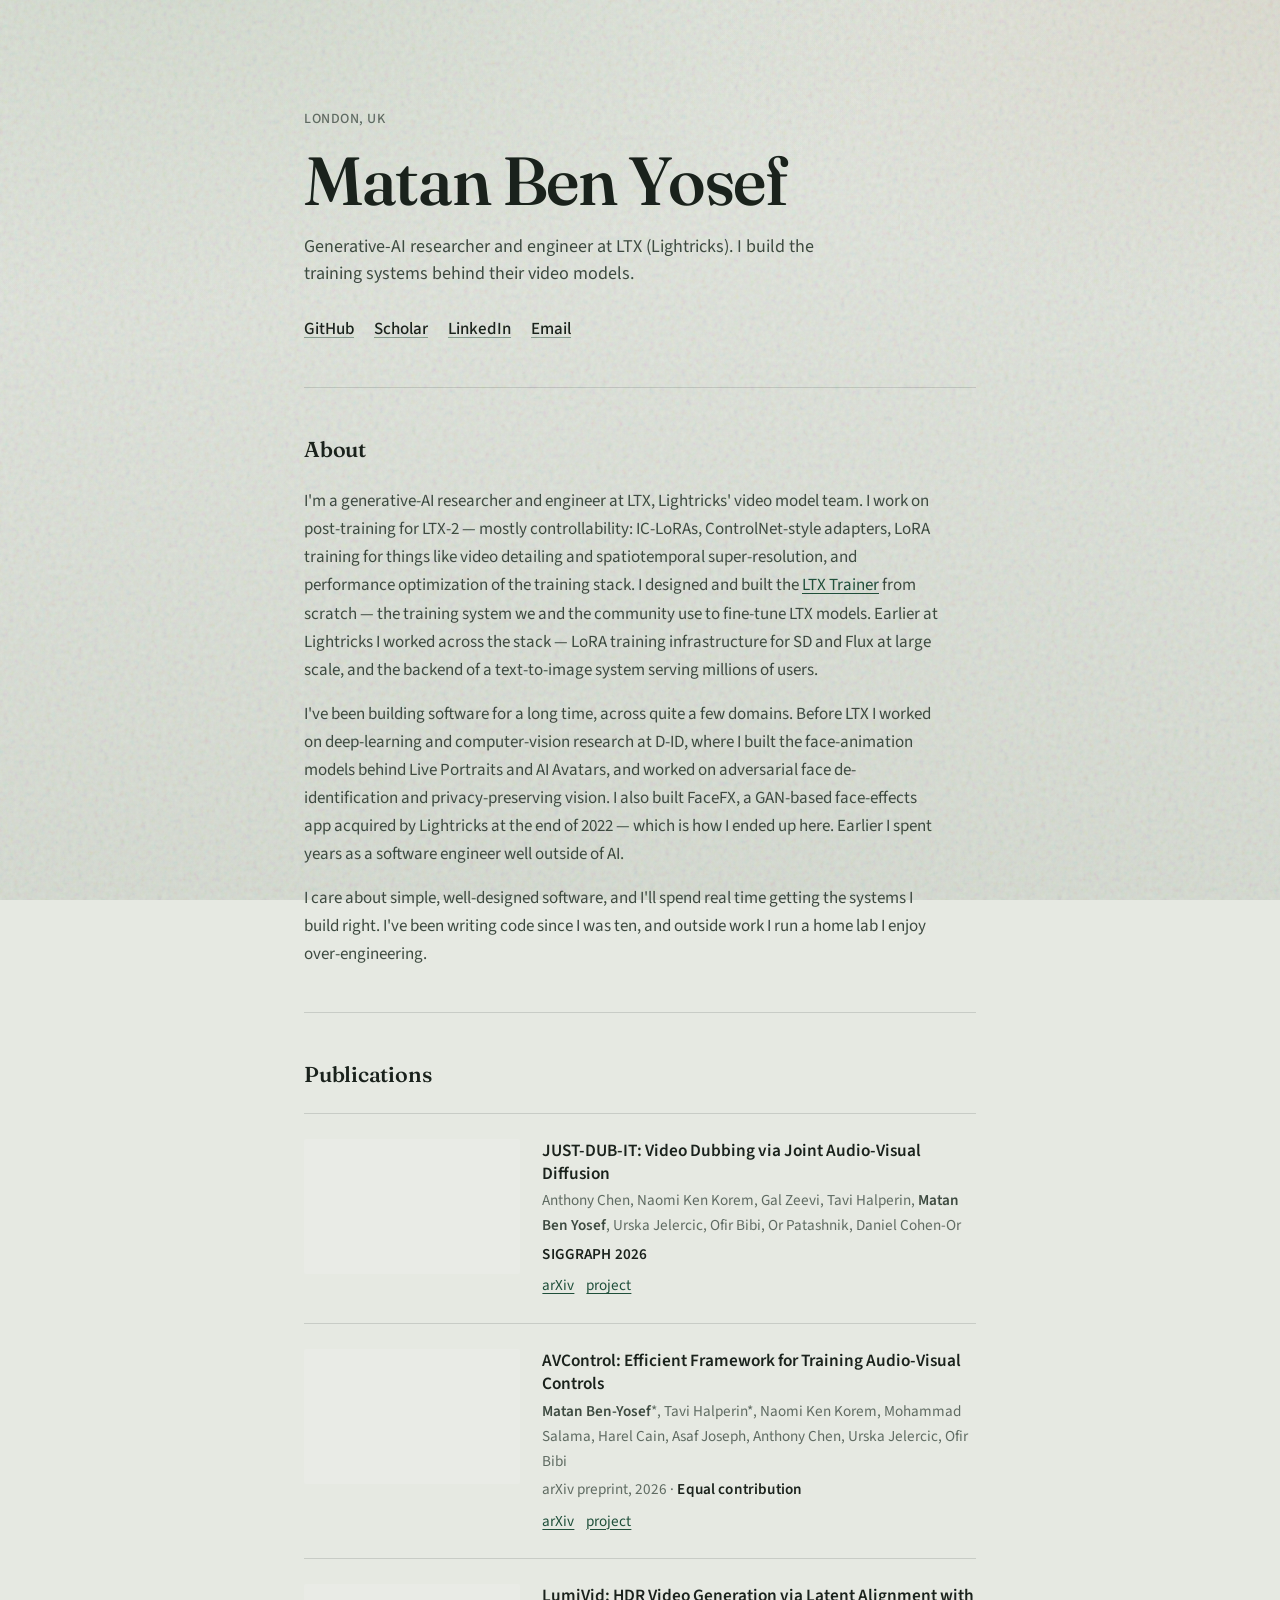
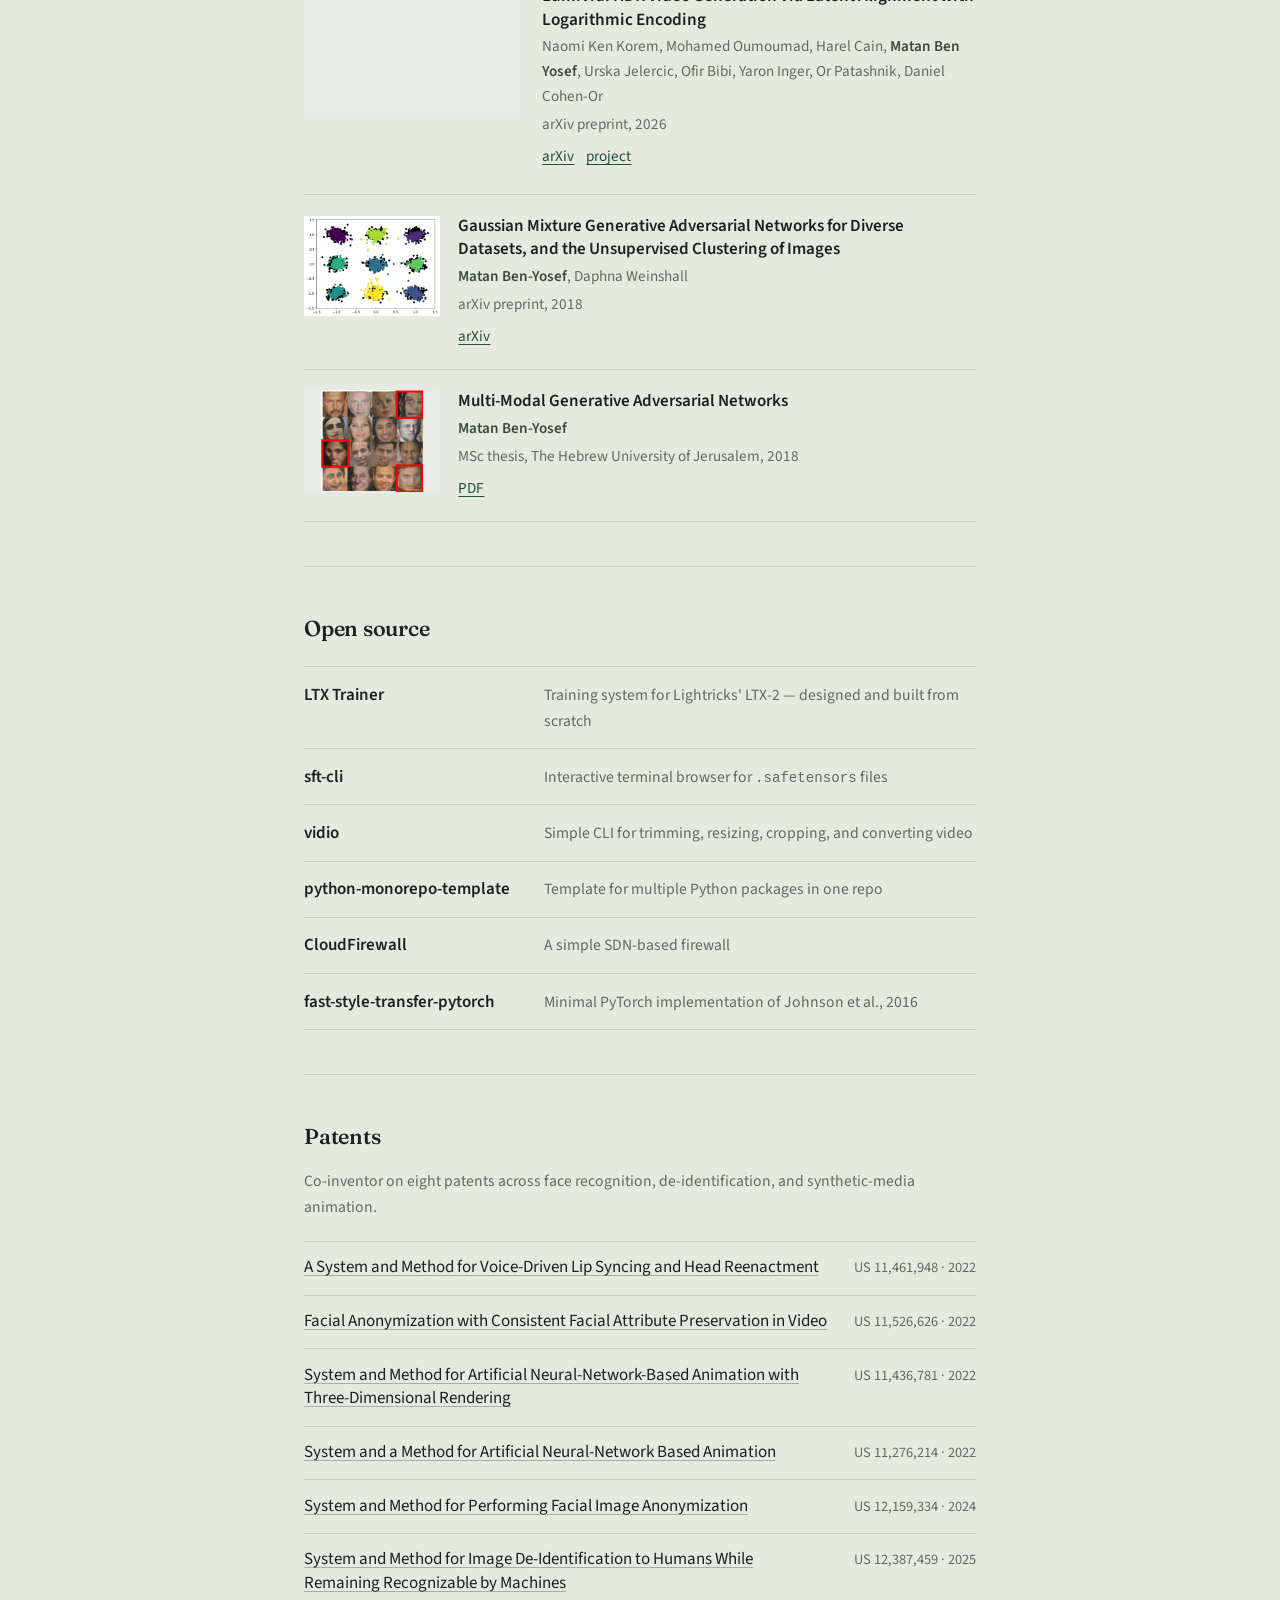
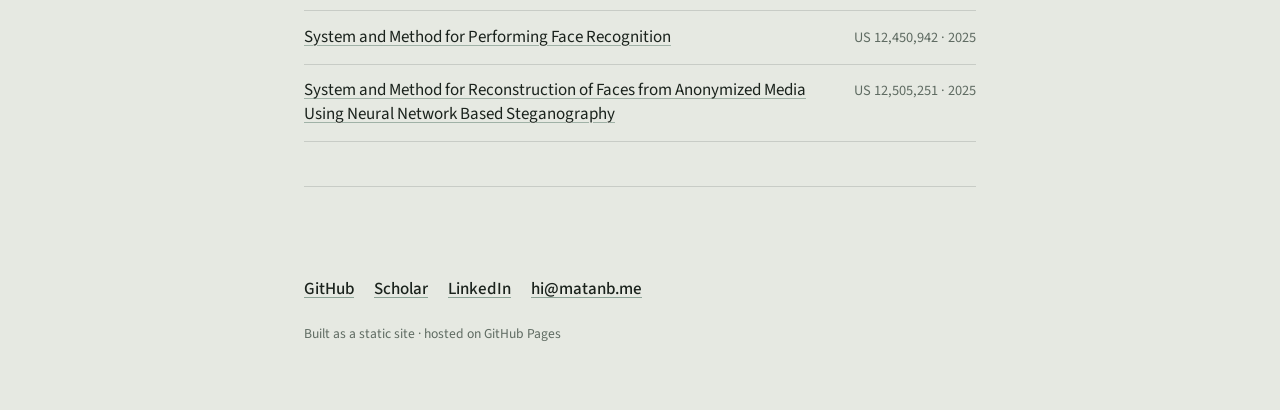
==== commit af0ac018: "Simplify page hierarchy: About first, drop Selected work. Remove the proof strip and portfolio cards" ====
--- a/index.html
+++ b/index.html
@@ -6,7 +6,7 @@
     <title>Matan Ben Yosef</title>
     <meta
       name="description"
-      content="Generative-AI researcher and engineer working on video generation at LTX (Lightricks)."
+      content="Generative-AI researcher and engineer at LTX (Lightricks). I build the training systems behind their video models."
     />
     <meta name="author" content="Matan Ben Yosef" />
     <link rel="canonical" href="https://matanb.me/" />
@@ -14,7 +14,7 @@
     <meta property="og:title" content="Matan Ben Yosef" />
     <meta
       property="og:description"
-      content="Generative-AI researcher and engineer working on video generation at LTX (Lightricks)."
+      content="Generative-AI researcher and engineer at LTX (Lightricks). I build the training systems behind their video models."
     />
     <meta property="og:type" content="website" />
     <meta property="og:url" content="https://matanb.me/" />
@@ -35,8 +35,8 @@
         <p class="eyebrow">London, UK</p>
         <h1 class="name">Matan Ben Yosef</h1>
         <p class="tagline">
-          Generative-AI researcher and engineer working on video generation at
-          LTX (Lightricks).
+          Generative-AI researcher and engineer at LTX (Lightricks). I build the
+          training systems behind their video models.
         </p>
         <nav class="links" aria-label="Primary links">
           <a href="https://github.com/matanby" rel="noopener noreferrer"
@@ -65,11 +65,16 @@
             controllability: IC-LoRAs, ControlNet-style adapters, LoRA training
             for things like video detailing and spatiotemporal super-resolution,
             and performance optimization of the training stack. I designed and
-            built the LTX Trainer from scratch — the training system we and the
-            community use to fine-tune LTX models. Earlier at Lightricks I
-            worked across the stack — LoRA training infrastructure for SD and
-            Flux at large scale, and the backend of a text-to-image system
-            serving millions of users.
+            built the
+            <a
+              href="https://github.com/Lightricks/LTX-2/tree/main/packages/ltx-trainer"
+              rel="noopener noreferrer"
+              >LTX Trainer</a
+            >
+            from scratch — the training system we and the community use to
+            fine-tune LTX models. Earlier at Lightricks I worked across the
+            stack — LoRA training infrastructure for SD and Flux at large scale,
+            and the backend of a text-to-image system serving millions of users.
           </p>
           <p>
             I've been building software for a long time, across quite a few
@@ -91,94 +96,55 @@
 
       <section
         class="section reveal"
-        id="work"
-        aria-labelledby="work-heading"
-      >
-        <h2 id="work-heading">Selected work</h2>
-
-        <article class="selected">
-          <div class="selected-copy">
-            <h3>FaceFX</h3>
-            <p>
-              A GAN-based face-effects app I built and shipped. Acquired by
-              Lightricks at the end of 2022.
-            </p>
-          </div>
-          <div
-            class="media-slot"
-            role="img"
-            aria-label="FaceFX screenshots coming soon"
-          >
-            <span class="media-slot-label">Screenshots forthcoming</span>
-          </div>
-        </article>
-
-        <article class="selected selected-plain">
-          <h3>
-            <a
-              href="https://github.com/Lightricks/LTX-2/tree/main/packages/ltx-trainer"
-              rel="noopener noreferrer"
-              >LTX Trainer</a
-            >
-          </h3>
-          <p>
-            The training system for Lightricks' LTX-2 video models: LoRA
-            fine-tuning and multi-modal conditioning, used internally and by the
-            community. I designed and built it from scratch.
-          </p>
-        </article>
-      </section>
-
-      <section class="section reveal" id="also" aria-labelledby="also-heading">
-        <h2 id="also-heading">Also</h2>
-        <ul class="also-list">
-          <li>
-            <a href="https://github.com/matanby/sft-cli" rel="noopener noreferrer"
-              >sft-cli</a
-            >
-            <span>Interactive terminal browser for <code>.safetensors</code> files</span>
-          </li>
-          <li>
-            <a href="https://github.com/matanby/vidio" rel="noopener noreferrer"
-              >vidio</a
-            >
-            <span>Simple CLI for trimming, resizing, cropping, and converting video</span>
-          </li>
-          <li>
-            <a
-              href="https://github.com/matanby/python-monorepo-template"
-              rel="noopener noreferrer"
-              >python-monorepo-template</a
-            >
-            <span>Template for multiple Python packages in one repo</span>
-          </li>
-          <li>
-            <a
-              href="https://github.com/matanby/CloudFirewall"
-              rel="noopener noreferrer"
-              >CloudFirewall</a
-            >
-            <span>A simple SDN-based firewall</span>
-          </li>
-          <li>
-            <a
-              href="https://github.com/matanby/fast-style-transfer-pytorch"
-              rel="noopener noreferrer"
-              >fast-style-transfer-pytorch</a
-            >
-            <span>Minimal PyTorch implementation of Johnson et&nbsp;al., 2016</span>
-          </li>
-        </ul>
-      </section>
-
-      <section
-        class="section reveal"
         id="publications"
         aria-labelledby="pubs-heading"
       >
         <h2 id="pubs-heading">Publications</h2>
         <ol class="biblio">
-          <li>
+          <li class="pub-featured">
+            <a
+              class="pub-thumb"
+              href="https://justdubit.github.io/"
+              rel="noopener noreferrer"
+              tabindex="-1"
+              aria-hidden="true"
+            >
+              <video
+                src="assets/pubs/justdubit.mp4"
+                width="190"
+                height="134"
+                autoplay
+                muted
+                loop
+                playsinline
+                preload="metadata"
+              ></video>
+            </a>
+            <div class="pub-body">
+              <span class="pub-title"
+                >JUST-DUB-IT: Video Dubbing via Joint Audio-Visual Diffusion</span
+              >
+              <span class="pub-authors"
+                >Anthony Chen, Naomi Ken Korem, Gal Zeevi, Tavi Halperin,
+                <strong>Matan Ben Yosef</strong>, Urska Jelercic, Ofir Bibi, Or
+                Patashnik, Daniel Cohen-Or</span
+              >
+              <span class="pub-meta"
+                ><span class="pub-venue">SIGGRAPH 2026</span></span
+              >
+              <span class="pub-links">
+                <a
+                  href="https://arxiv.org/abs/2601.22143"
+                  rel="noopener noreferrer"
+                  >arXiv</a
+                >
+                <a href="https://justdubit.github.io/" rel="noopener noreferrer"
+                  >project</a
+                >
+              </span>
+            </div>
+          </li>
+          <li class="pub-featured">
             <a
               class="pub-thumb"
               href="https://matanby.github.io/AVControl/"
@@ -208,7 +174,8 @@
                 Urska Jelercic, Ofir Bibi</span
               >
               <span class="pub-meta"
-                >arXiv preprint, 2026 · *equal contribution</span
+                >arXiv preprint, 2026 ·
+                <span class="pub-role">Equal contribution</span></span
               >
               <span class="pub-links">
                 <a
@@ -224,50 +191,7 @@
               </span>
             </div>
           </li>
-          <li>
-            <a
-              class="pub-thumb"
-              href="https://justdubit.github.io/"
-              rel="noopener noreferrer"
-              tabindex="-1"
-              aria-hidden="true"
-            >
-              <video
-                src="assets/pubs/justdubit.mp4"
-                width="190"
-                height="134"
-                autoplay
-                muted
-                loop
-                playsinline
-                preload="metadata"
-              ></video>
-            </a>
-            <div class="pub-body">
-              <span class="pub-title"
-                >JUST-DUB-IT: Video Dubbing via Joint Audio-Visual Diffusion</span
-              >
-              <span class="pub-authors"
-                >Anthony Chen, Naomi Ken Korem, Gal Zeevi, Tavi Halperin,
-                <strong>Matan Ben Yosef</strong>, Urska Jelercic, Ofir Bibi, Or
-                Patashnik, Daniel Cohen-Or</span
-              >
-              <span class="pub-meta"
-                ><span class="pub-venue">SIGGRAPH 2026</span></span
-              >
-              <span class="pub-links">
-                <a
-                  href="https://arxiv.org/abs/2601.22143"
-                  rel="noopener noreferrer"
-                  >arXiv</a
-                >
-                <a href="https://justdubit.github.io/" rel="noopener noreferrer"
-                  >project</a
-                >
-              </span>
-            </div>
-          </li>
-          <li>
+          <li class="pub-featured">
             <a
               class="pub-thumb"
               href="https://hdr-lumivid.github.io/"
@@ -312,29 +236,6 @@
             </div>
           </li>
           <li>
-            <div
-              class="pub-thumb pub-thumb-pending"
-              role="img"
-              aria-label="Course materials thumbnail forthcoming"
-            >
-              <span>Materials forthcoming</span>
-            </div>
-            <div class="pub-body">
-              <span class="pub-title"
-                >LoRA Training for Text-to-Video Models: A Practical Guide to
-                Fine-Tuning SOTA Video Generation</span
-              >
-              <span class="pub-authors"
-                >Naomi Ken Korem, <strong>Matan Ben Yosef</strong>, Tavi
-                Halperin, Ofir Bibi</span
-              >
-              <span class="pub-meta">SIGGRAPH Asia 2025 Courses</span>
-              <span class="pub-links pub-links-pending">
-                <span class="pending">materials forthcoming</span>
-              </span>
-            </div>
-          </li>
-          <li>
             <a
               class="pub-thumb"
               href="https://arxiv.org/abs/1808.10356"
@@ -402,6 +303,71 @@
             </div>
           </li>
         </ol>
+      </section>
+
+      <section
+        class="section reveal"
+        id="open-source"
+        aria-labelledby="oss-heading"
+      >
+        <h2 id="oss-heading">Open source</h2>
+        <ul class="also-list">
+          <li>
+            <a
+              href="https://github.com/Lightricks/LTX-2/tree/main/packages/ltx-trainer"
+              rel="noopener noreferrer"
+              >LTX Trainer</a
+            >
+            <span
+              >Training system for Lightricks' LTX-2 — designed and built from
+              scratch</span
+            >
+          </li>
+          <li>
+            <a href="https://github.com/matanby/sft-cli" rel="noopener noreferrer"
+              >sft-cli</a
+            >
+            <span
+              >Interactive terminal browser for
+              <code>.safetensors</code> files</span
+            >
+          </li>
+          <li>
+            <a href="https://github.com/matanby/vidio" rel="noopener noreferrer"
+              >vidio</a
+            >
+            <span
+              >Simple CLI for trimming, resizing, cropping, and converting
+              video</span
+            >
+          </li>
+          <li>
+            <a
+              href="https://github.com/matanby/python-monorepo-template"
+              rel="noopener noreferrer"
+              >python-monorepo-template</a
+            >
+            <span>Template for multiple Python packages in one repo</span>
+          </li>
+          <li>
+            <a
+              href="https://github.com/matanby/CloudFirewall"
+              rel="noopener noreferrer"
+              >CloudFirewall</a
+            >
+            <span>A simple SDN-based firewall</span>
+          </li>
+          <li>
+            <a
+              href="https://github.com/matanby/fast-style-transfer-pytorch"
+              rel="noopener noreferrer"
+              >fast-style-transfer-pytorch</a
+            >
+            <span
+              >Minimal PyTorch implementation of Johnson et&nbsp;al., 2016</span
+            >
+          </li>
+        </ul>
       </section>
 
       <section
--- a/css/styles.css
+++ b/css/styles.css
@@ -119,7 +119,7 @@
 
 .tagline {
   margin: 1.15rem 0 0;
-  max-width: 28rem;
+  max-width: 32rem;
   color: var(--ink-soft);
   font-size: 1.125rem;
   line-height: 1.45;
@@ -174,65 +174,6 @@
 
 .prose p:last-child {
   margin-bottom: 0;
-}
-
-.selected {
-  display: grid;
-  gap: 1.25rem;
-  margin-bottom: 2rem;
-}
-
-.selected:last-child {
-  margin-bottom: 0;
-}
-
-.selected h3 {
-  margin: 0 0 0.45rem;
-  font-family: var(--font-display);
-  font-size: 1.2rem;
-  font-weight: 550;
-}
-
-.selected h3 a {
-  color: inherit;
-  text-decoration: none;
-}
-
-.selected h3 a:hover {
-  color: var(--accent);
-  text-decoration: underline;
-  text-decoration-thickness: 1px;
-  text-underline-offset: 0.18em;
-}
-
-.selected p {
-  margin: 0;
-  max-width: var(--measure);
-  color: var(--ink-soft);
-}
-
-.selected-plain {
-  padding-top: 0.25rem;
-}
-
-.media-slot {
-  display: grid;
-  place-items: center;
-  min-height: 11rem;
-  border: 1px dashed color-mix(in srgb, var(--ink) 22%, transparent);
-  border-radius: 2px;
-  background:
-    linear-gradient(
-      135deg,
-      color-mix(in srgb, var(--paper) 80%, transparent),
-      color-mix(in srgb, var(--bg-deep) 70%, transparent)
-    );
-  color: var(--muted);
-}
-
-.media-slot-label {
-  font-size: 0.875rem;
-  letter-spacing: 0.02em;
 }
 
 .also-list,
@@ -341,7 +282,8 @@
   font-size: 0.95rem;
 }
 
-.pub-venue {
+.pub-venue,
+.pub-role {
   color: var(--ink);
   font-weight: 600;
   letter-spacing: 0.01em;
@@ -421,25 +363,33 @@
 }
 
 @media (min-width: 720px) {
-  .selected:not(.selected-plain) {
-    grid-template-columns: 1.15fr 0.85fr;
-    align-items: stretch;
-    gap: 1.75rem;
-  }
-
   .also-list li {
     grid-template-columns: minmax(10rem, 14rem) 1fr;
     align-items: baseline;
   }
 
   .biblio li {
-    grid-template-columns: 9.5rem minmax(0, 1fr);
-    gap: 1.25rem;
+    grid-template-columns: 8.5rem minmax(0, 1fr);
+    gap: 1.15rem;
     align-items: start;
+  }
+
+  .biblio li.pub-featured {
+    grid-template-columns: 13.5rem minmax(0, 1fr);
+    gap: 1.4rem;
+    padding: 1.55rem 0;
   }
 
   .pub-thumb {
     aspect-ratio: 4 / 3;
+  }
+
+  .pub-featured .pub-thumb {
+    aspect-ratio: 16 / 10;
+  }
+
+  .pub-featured .pub-title {
+    font-size: 1.08rem;
   }
 
   .patent-list li {
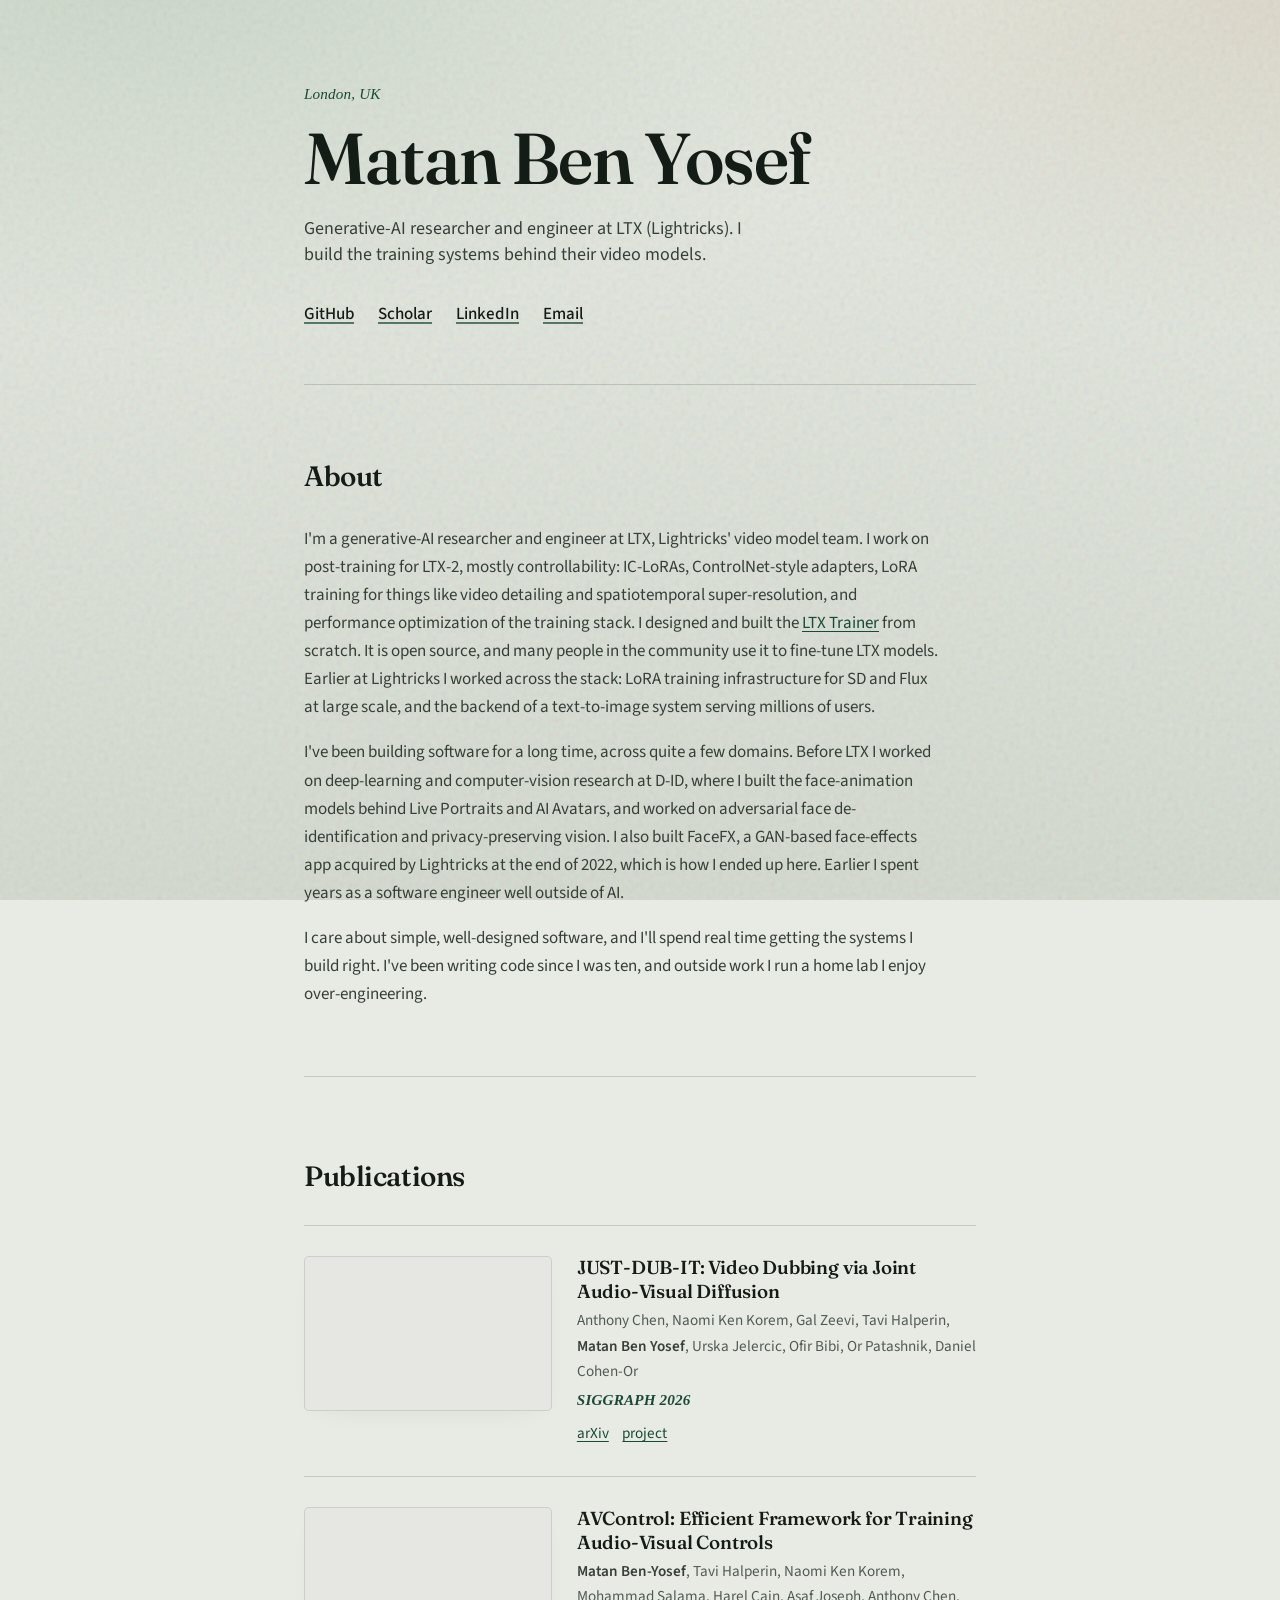
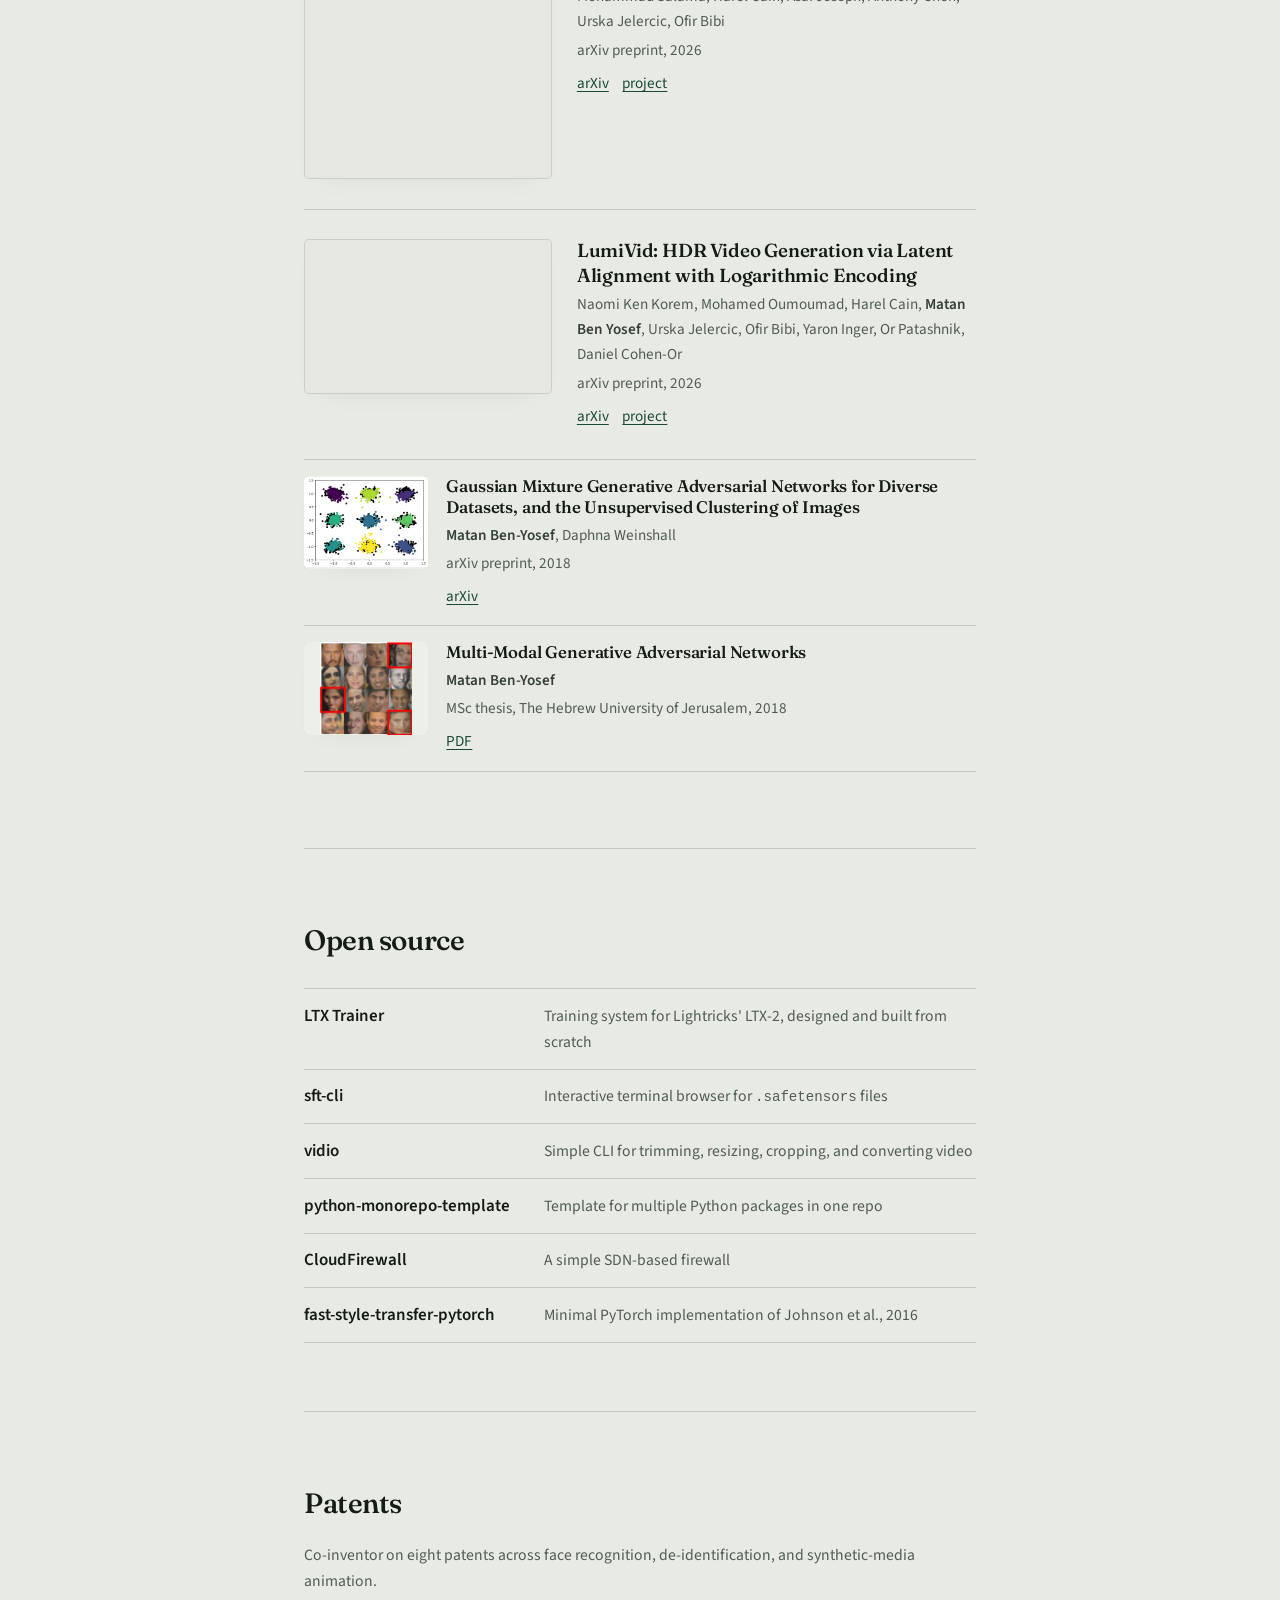
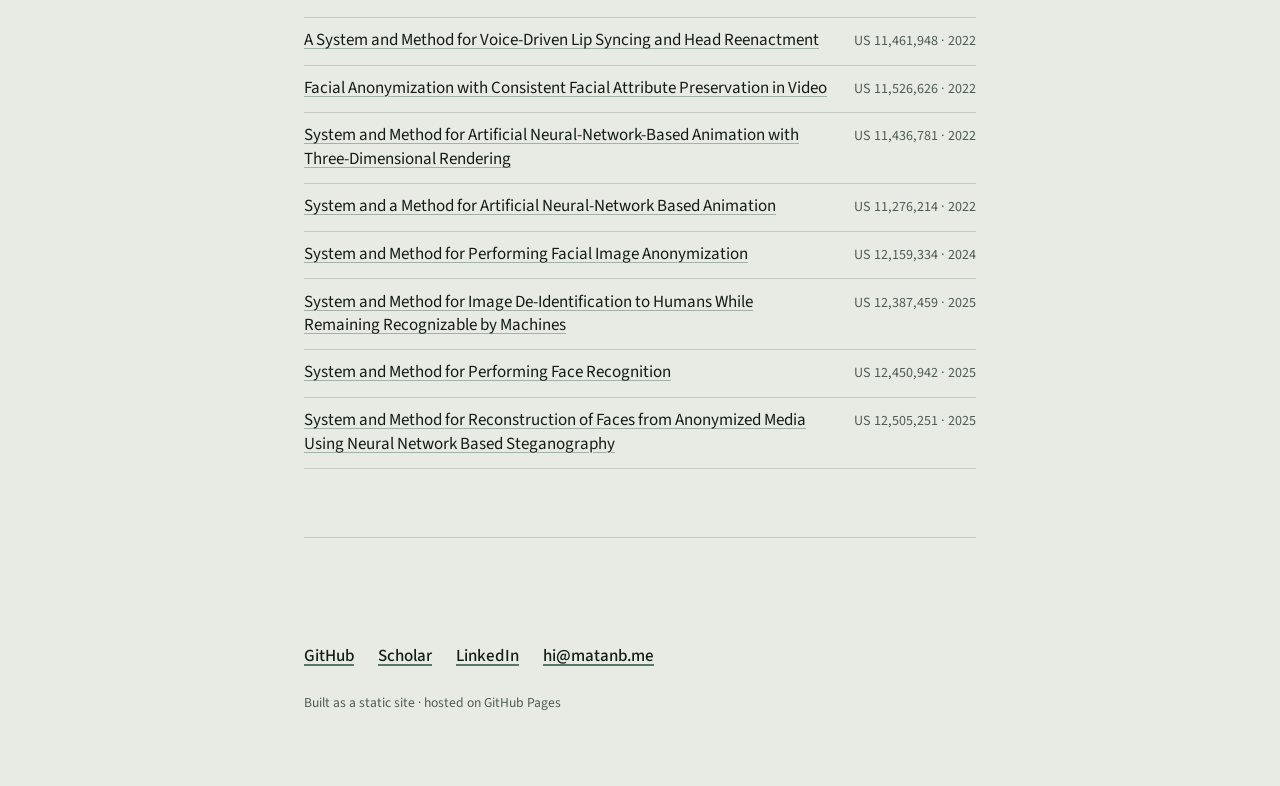
==== commit d2d55550: "Polish visuals and tighten About copy. Raise type and media hierarchy, fix reveal timing, stack the " ====
--- a/index.html
+++ b/index.html
@@ -61,7 +61,7 @@
         <div class="prose">
           <p>
             I'm a generative-AI researcher and engineer at LTX, Lightricks'
-            video model team. I work on post-training for LTX-2 — mostly
+            video model team. I work on post-training for LTX-2, mostly
             controllability: IC-LoRAs, ControlNet-style adapters, LoRA training
             for things like video detailing and spatiotemporal super-resolution,
             and performance optimization of the training stack. I designed and
@@ -71,9 +71,10 @@
               rel="noopener noreferrer"
               >LTX Trainer</a
             >
-            from scratch — the training system we and the community use to
-            fine-tune LTX models. Earlier at Lightricks I worked across the
-            stack — LoRA training infrastructure for SD and Flux at large scale,
+            from scratch. It is open source, and many people in the community
+            use it to fine-tune LTX models. Earlier at Lightricks I worked across
+            the
+            stack: LoRA training infrastructure for SD and Flux at large scale,
             and the backend of a text-to-image system serving millions of users.
           </p>
           <p>
@@ -83,7 +84,7 @@
             Live Portraits and AI Avatars, and worked on adversarial face
             de-identification and privacy-preserving vision. I also built
             FaceFX, a GAN-based face-effects app acquired by Lightricks at the
-            end of 2022 — which is how I ended up here. Earlier I spent years as
+            end of 2022, which is how I ended up here. Earlier I spent years as
             a software engineer well outside of AI.
           </p>
           <p>
@@ -146,16 +147,16 @@
           </li>
           <li class="pub-featured">
             <a
-              class="pub-thumb"
+              class="pub-thumb pub-thumb-stack"
               href="https://matanby.github.io/AVControl/"
               rel="noopener noreferrer"
               tabindex="-1"
               aria-hidden="true"
             >
               <video
-                src="assets/pubs/avcontrol.mp4"
-                width="190"
-                height="190"
+                src="assets/pubs/avcontrol.mp4?v=stack"
+                width="768"
+                height="842"
                 autoplay
                 muted
                 loop
@@ -169,14 +170,11 @@
                 Controls</span
               >
               <span class="pub-authors"
-                ><strong>Matan Ben-Yosef</strong>*, Tavi Halperin*, Naomi Ken
+                ><strong>Matan Ben-Yosef</strong>, Tavi Halperin, Naomi Ken
                 Korem, Mohammad Salama, Harel Cain, Asaf Joseph, Anthony Chen,
                 Urska Jelercic, Ofir Bibi</span
               >
-              <span class="pub-meta"
-                >arXiv preprint, 2026 ·
-                <span class="pub-role">Equal contribution</span></span
-              >
+              <span class="pub-meta">arXiv preprint, 2026</span>
               <span class="pub-links">
                 <a
                   href="https://arxiv.org/abs/2603.24793"
@@ -237,7 +235,7 @@
           </li>
           <li>
             <a
-              class="pub-thumb"
+              class="pub-thumb pub-thumb-diagram"
               href="https://arxiv.org/abs/1808.10356"
               rel="noopener noreferrer"
               tabindex="-1"
@@ -271,7 +269,7 @@
           </li>
           <li>
             <a
-              class="pub-thumb"
+              class="pub-thumb pub-thumb-diagram"
               href="https://www.cs.huji.ac.il/w~daphna/theses/Matan_BenYosef_2018.pdf"
               rel="noopener noreferrer"
               tabindex="-1"
@@ -319,7 +317,7 @@
               >LTX Trainer</a
             >
             <span
-              >Training system for Lightricks' LTX-2 — designed and built from
+              >Training system for Lightricks' LTX-2, designed and built from
               scratch</span
             >
           </li>
--- a/css/styles.css
+++ b/css/styles.css
@@ -1,14 +1,14 @@
 :root {
-  --bg: #e6e9e2;
-  --bg-deep: #d8ddd4;
-  --ink: #1a221c;
-  --ink-soft: #3d4a40;
-  --muted: #5f6b62;
-  --line: color-mix(in srgb, var(--ink) 14%, transparent);
-  --accent: #1f4f3a;
-  --accent-soft: color-mix(in srgb, var(--accent) 12%, transparent);
-  --paper: #f2f3ee;
-  --shadow: color-mix(in srgb, var(--ink) 8%, transparent);
+  --bg: #e8ebe4;
+  --bg-deep: #d5dbd1;
+  --ink: #141c16;
+  --ink-soft: #354038;
+  --muted: #4f5c54;
+  --line: color-mix(in srgb, var(--ink) 16%, transparent);
+  --accent: #1a4a36;
+  --accent-soft: color-mix(in srgb, var(--accent) 14%, transparent);
+  --paper: #f3f4ef;
+  --shadow: color-mix(in srgb, var(--ink) 10%, transparent);
 
   --font-display: "Fraunces", "Iowan Old Style", "Palatino Linotype", Palatino,
     serif;
@@ -16,6 +16,7 @@
 
   --measure: 40rem;
   --page: min(42rem, calc(100% - 2.5rem));
+  --radius: 5px;
   --ease: cubic-bezier(0.22, 1, 0.36, 1);
 }
 
@@ -48,14 +49,14 @@
   pointer-events: none;
   background:
     radial-gradient(
-      120% 80% at 12% -10%,
-      color-mix(in srgb, #c5d0c0 55%, transparent),
-      transparent 55%
+      120% 80% at 10% -8%,
+      color-mix(in srgb, #b9cbb8 62%, transparent),
+      transparent 56%
     ),
     radial-gradient(
       90% 70% at 100% 0%,
-      color-mix(in srgb, #d4cfc0 45%, transparent),
-      transparent 50%
+      color-mix(in srgb, #d2c8b4 48%, transparent),
+      transparent 52%
     ),
     linear-gradient(180deg, var(--bg) 0%, var(--bg-deep) 100%);
 }
@@ -64,7 +65,7 @@
   content: "";
   position: absolute;
   inset: 0;
-  opacity: 0.35;
+  opacity: 0.24;
   background-image: url("data:image/svg+xml,%3Csvg viewBox='0 0 200 200' xmlns='http://www.w3.org/2000/svg'%3E%3Cfilter id='n'%3E%3CfeTurbulence type='fractalNoise' baseFrequency='0.85' numOctaves='3' stitchTiles='stitch'/%3E%3C/filter%3E%3Crect width='100%25' height='100%25' filter='url(%23n)' opacity='0.55'/%3E%3C/svg%3E");
   mix-blend-mode: multiply;
 }
@@ -88,38 +89,41 @@
 .page {
   width: var(--page);
   margin: 0 auto;
-  padding: clamp(3.5rem, 12vh, 7rem) 0 3rem;
+  padding: clamp(3.25rem, 9vh, 6.5rem) 0 3.5rem;
 }
 
 .identity {
-  padding-bottom: 2.75rem;
+  padding-bottom: 3.5rem;
   border-bottom: 1px solid var(--line);
 }
 
 .eyebrow {
-  margin: 0 0 0.85rem;
-  color: var(--muted);
-  font-size: 0.875rem;
+  margin: 0 0 1rem;
+  color: var(--accent);
+  font-family: var(--font-display);
+  font-size: 0.95rem;
   font-weight: 500;
-  letter-spacing: 0.04em;
-  text-transform: uppercase;
+  font-style: italic;
+  font-optical-sizing: auto;
+  letter-spacing: 0.01em;
+  text-transform: none;
 }
 
 .name {
   margin: 0;
   max-width: 12ch;
   font-family: var(--font-display);
-  font-size: clamp(2.75rem, 8vw, 4.25rem);
-  font-weight: 550;
+  font-size: clamp(2.9rem, 8.5vw, 4.5rem);
+  font-weight: 570;
   font-optical-sizing: auto;
-  line-height: 1.05;
-  letter-spacing: -0.02em;
+  line-height: 1.02;
+  letter-spacing: -0.025em;
   color: var(--ink);
 }
 
 .tagline {
-  margin: 1.15rem 0 0;
-  max-width: 32rem;
+  margin: 1.25rem 0 0;
+  max-width: 28rem;
   color: var(--ink-soft);
   font-size: 1.125rem;
   line-height: 1.45;
@@ -128,14 +132,15 @@
 .links {
   display: flex;
   flex-wrap: wrap;
-  gap: 0.35rem 1.25rem;
-  margin-top: 1.75rem;
+  gap: 0.65rem 1.5rem;
+  margin-top: 2rem;
 }
 
 .links a {
   color: var(--ink);
   font-weight: 500;
-  text-decoration-color: color-mix(in srgb, var(--accent) 45%, transparent);
+  text-decoration-color: color-mix(in srgb, var(--accent) 70%, transparent);
+  text-decoration-thickness: 1.5px;
 }
 
 .links a:hover {
@@ -144,20 +149,27 @@
 }
 
 .section {
-  padding: 2.75rem 0;
+  padding: 4.25rem 0;
   border-bottom: 1px solid var(--line);
 }
 
+#publications {
+  padding-top: 4.75rem;
+  padding-bottom: 4.75rem;
+}
+
 .section h2 {
-  margin: 0 0 1.25rem;
+  margin: 0 0 1.6rem;
   font-family: var(--font-display);
-  font-size: 1.35rem;
+  font-size: clamp(1.55rem, 3vw, 1.75rem);
   font-weight: 550;
-  letter-spacing: -0.01em;
+  font-optical-sizing: auto;
+  letter-spacing: -0.015em;
+  color: var(--ink);
 }
 
 .section-lede {
-  margin: -0.35rem 0 1.25rem;
+  margin: -0.55rem 0 1.4rem;
   max-width: var(--measure);
   color: var(--muted);
   font-size: 0.98rem;
@@ -168,7 +180,7 @@
 }
 
 .prose p {
-  margin: 0 0 1rem;
+  margin: 0 0 1.1rem;
   color: var(--ink-soft);
 }
 
@@ -187,7 +199,7 @@
 .also-list li {
   display: grid;
   gap: 0.15rem 1rem;
-  padding: 0.85rem 0;
+  padding: 0.8rem 0;
   border-top: 1px solid var(--line);
 }
 
@@ -221,22 +233,29 @@
 .biblio li {
   display: grid;
   grid-template-columns: 1fr;
-  gap: 0.85rem;
-  padding: 1.25rem 0;
+  gap: 0.9rem;
+  padding: 1.15rem 0;
   border-top: 1px solid var(--line);
 }
 
 .biblio li:last-child {
   border-bottom: 1px solid var(--line);
+}
+
+.biblio li.pub-featured {
+  padding: 1.7rem 0;
 }
 
 .pub-thumb {
   display: block;
   overflow: hidden;
-  border-radius: 2px;
-  background: color-mix(in srgb, var(--paper) 70%, var(--bg-deep));
+  border-radius: var(--radius);
+  background: color-mix(in srgb, var(--ink) 6%, var(--paper));
   aspect-ratio: 16 / 10;
   text-decoration: none;
+  box-shadow:
+    inset 0 0 0 1px color-mix(in srgb, var(--ink) 12%, transparent),
+    0 10px 28px -18px var(--shadow);
 }
 
 .pub-thumb img,
@@ -244,36 +263,44 @@
   display: block;
   width: 100%;
   height: 100%;
+  object-fit: cover;
+  object-position: center;
+  background: transparent;
+  transition: transform 420ms var(--ease);
+}
+
+.pub-thumb-diagram img {
   object-fit: contain;
-  object-position: center;
-  background: color-mix(in srgb, var(--ink) 4%, var(--paper));
-  transition: transform 420ms var(--ease);
+  background: color-mix(in srgb, var(--paper) 80%, var(--bg-deep));
+}
+
+.pub-thumb-stack {
+  aspect-ratio: 10 / 11;
 }
 
 .pub-thumb:hover img,
 .pub-thumb:hover video {
-  transform: scale(1.02);
-}
-
-.pub-thumb-pending {
-  display: grid;
-  place-items: center;
-  border: 1px dashed color-mix(in srgb, var(--ink) 22%, transparent);
-  color: var(--muted);
-  font-size: 0.85rem;
-  letter-spacing: 0.02em;
+  transform: scale(1.025);
 }
 
 .pub-body {
   display: grid;
-  gap: 0.2rem;
+  gap: 0.22rem;
   min-width: 0;
 }
 
 .pub-title {
-  font-weight: 600;
-  color: var(--ink);
-  line-height: 1.35;
+  font-family: var(--font-display);
+  font-size: 1.05rem;
+  font-weight: 550;
+  font-optical-sizing: auto;
+  color: var(--ink);
+  line-height: 1.3;
+  letter-spacing: -0.01em;
+}
+
+.pub-featured .pub-title {
+  font-size: 1.18rem;
 }
 
 .pub-authors,
@@ -284,8 +311,10 @@
 
 .pub-venue,
 .pub-role {
-  color: var(--ink);
-  font-weight: 600;
+  color: var(--accent);
+  font-family: var(--font-display);
+  font-weight: 550;
+  font-style: italic;
   letter-spacing: 0.01em;
 }
 
@@ -297,8 +326,8 @@
 .pub-links {
   display: flex;
   flex-wrap: wrap;
-  gap: 0.75rem;
-  margin-top: 0.2rem;
+  gap: 0.85rem;
+  margin-top: 0.28rem;
   font-size: 0.95rem;
 }
 
@@ -309,8 +338,8 @@
 
 .patent-list li {
   display: grid;
-  gap: 0.15rem;
-  padding: 0.9rem 0;
+  gap: 0.12rem;
+  padding: 0.7rem 0;
   border-top: 1px solid var(--line);
 }
 
@@ -326,13 +355,13 @@
 
 .patent-meta {
   color: var(--muted);
-  font-size: 0.9rem;
+  font-size: 0.88rem;
 }
 
 .site-footer {
   width: var(--page);
   margin: 0 auto;
-  padding: 2.5rem 0 4rem;
+  padding: 3rem 0 4.5rem;
 }
 
 .site-footer .links {
@@ -340,17 +369,17 @@
 }
 
 .credit {
-  margin: 1.25rem 0 0;
+  margin: 1.35rem 0 0;
   color: var(--muted);
   font-size: 0.85rem;
 }
 
 .reveal {
   opacity: 0;
-  transform: translateY(0.7rem);
+  transform: translateY(1rem);
   transition:
-    opacity 700ms var(--ease),
-    transform 700ms var(--ease);
+    opacity 750ms var(--ease),
+    transform 750ms var(--ease);
 }
 
 .reveal.is-visible {
@@ -360,6 +389,45 @@
 
 .identity.reveal {
   transition-delay: 40ms;
+}
+
+.biblio li {
+  opacity: 0;
+  transform: translateY(0.65rem);
+  transition:
+    opacity 650ms var(--ease),
+    transform 650ms var(--ease);
+}
+
+.biblio.is-visible li,
+.reveal.is-visible .biblio li {
+  opacity: 1;
+  transform: none;
+}
+
+.biblio.is-visible li:nth-child(1),
+.reveal.is-visible .biblio li:nth-child(1) {
+  transition-delay: 40ms;
+}
+
+.biblio.is-visible li:nth-child(2),
+.reveal.is-visible .biblio li:nth-child(2) {
+  transition-delay: 110ms;
+}
+
+.biblio.is-visible li:nth-child(3),
+.reveal.is-visible .biblio li:nth-child(3) {
+  transition-delay: 180ms;
+}
+
+.biblio.is-visible li:nth-child(4),
+.reveal.is-visible .biblio li:nth-child(4) {
+  transition-delay: 240ms;
+}
+
+.biblio.is-visible li:nth-child(5),
+.reveal.is-visible .biblio li:nth-child(5) {
+  transition-delay: 300ms;
 }
 
 @media (min-width: 720px) {
@@ -369,15 +437,16 @@
   }
 
   .biblio li {
-    grid-template-columns: 8.5rem minmax(0, 1fr);
+    grid-template-columns: 7.75rem minmax(0, 1fr);
     gap: 1.15rem;
     align-items: start;
+    padding: 1rem 0;
   }
 
   .biblio li.pub-featured {
-    grid-template-columns: 13.5rem minmax(0, 1fr);
-    gap: 1.4rem;
-    padding: 1.55rem 0;
+    grid-template-columns: 15.5rem minmax(0, 1fr);
+    gap: 1.55rem;
+    padding: 1.85rem 0;
   }
 
   .pub-thumb {
@@ -388,8 +457,8 @@
     aspect-ratio: 16 / 10;
   }
 
-  .pub-featured .pub-title {
-    font-size: 1.08rem;
+  .pub-featured .pub-thumb-stack {
+    aspect-ratio: 10 / 11;
   }
 
   .patent-list li {
@@ -399,12 +468,27 @@
   }
 }
 
+@media (max-width: 719px) {
+  .links {
+    gap: 0.85rem 1.35rem;
+  }
+
+  .pub-thumb {
+    max-width: 18rem;
+  }
+
+  .biblio li.pub-featured .pub-thumb {
+    max-width: none;
+  }
+}
+
 @media (prefers-reduced-motion: reduce) {
   html {
     scroll-behavior: auto;
   }
 
-  .reveal {
+  .reveal,
+  .biblio li {
     opacity: 1;
     transform: none;
     transition: none;
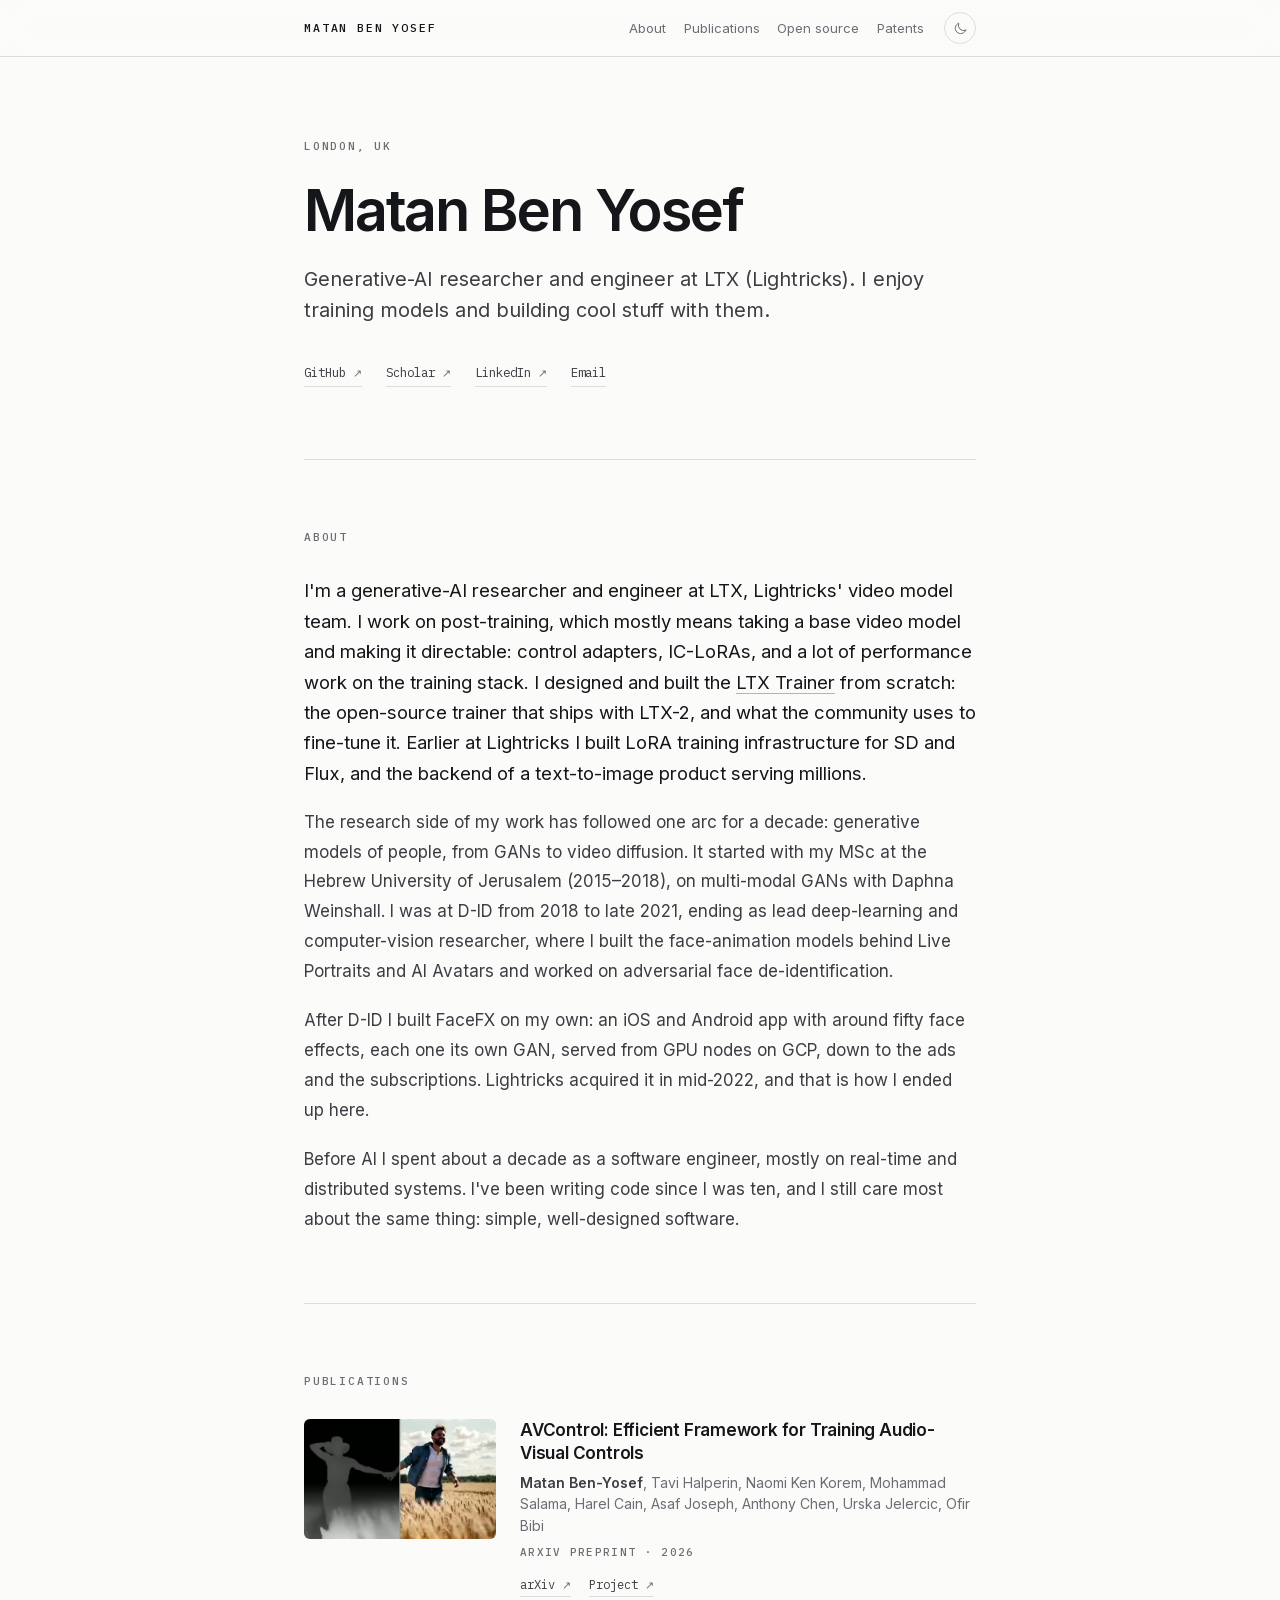
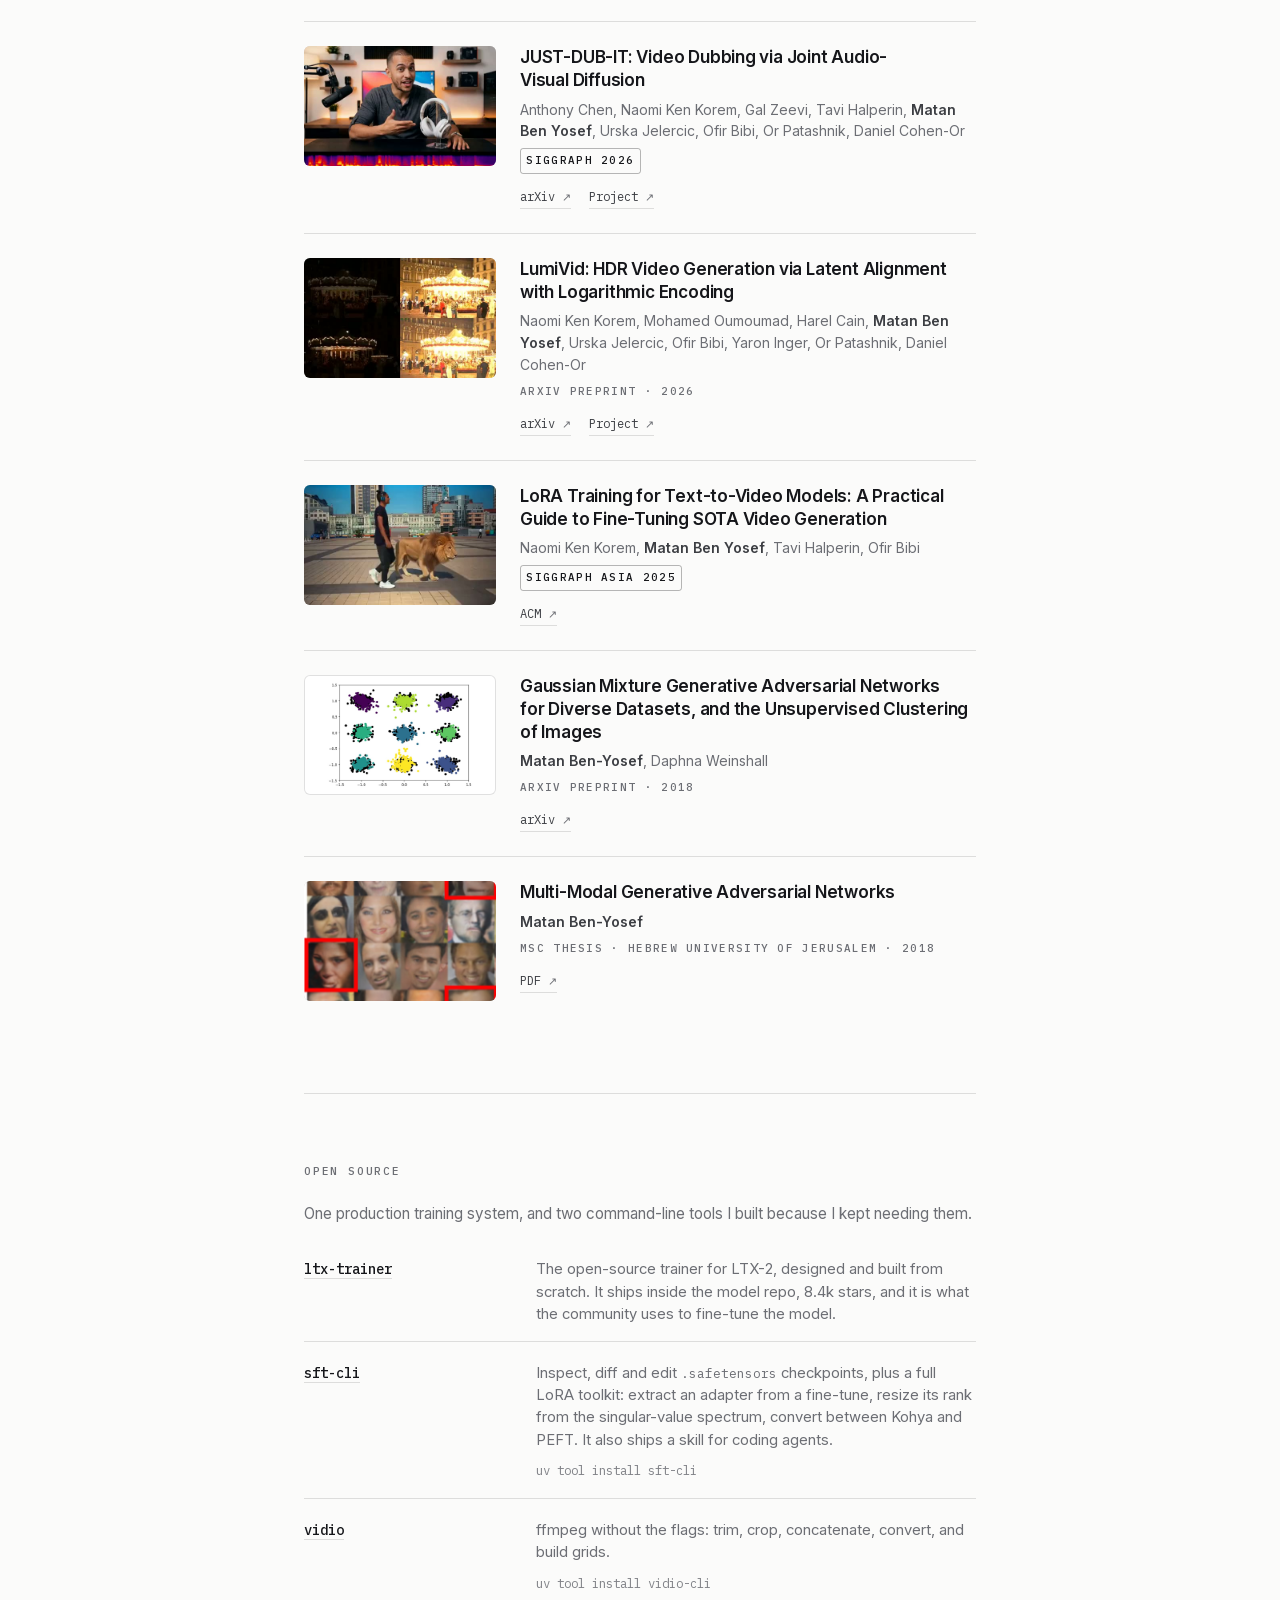
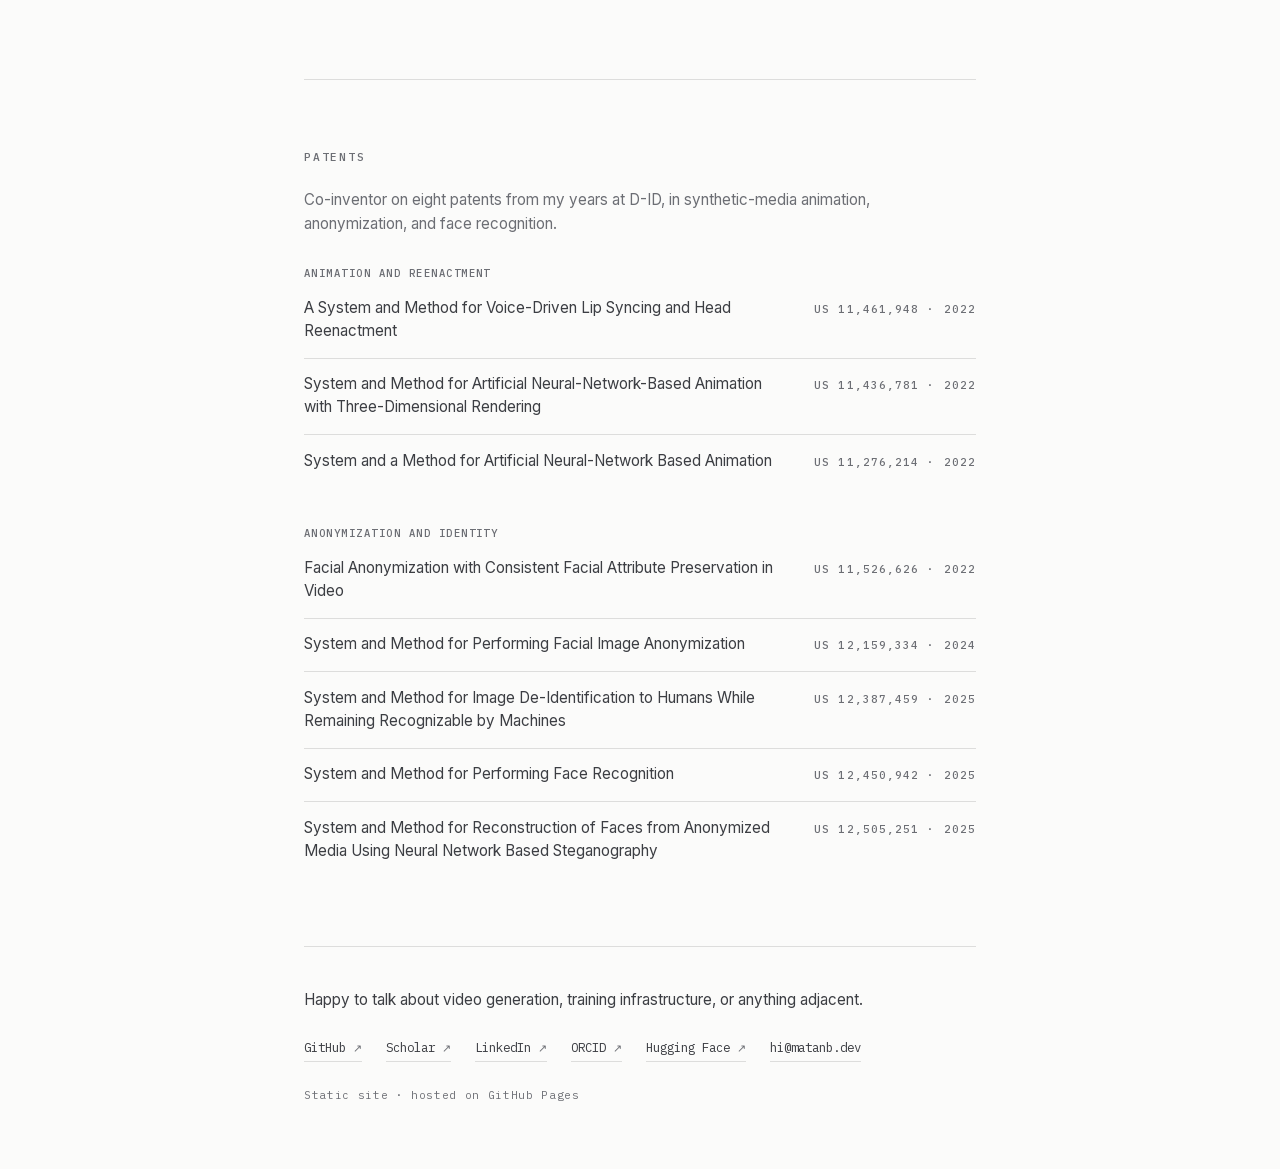
==== commit 9c76510a: "Redesign in dark-first monochrome and prepare for launch. Rebuild the page as a single column with a" ====
--- a/index.html
+++ b/index.html
@@ -3,94 +3,465 @@
   <head>
     <meta charset="utf-8" />
     <meta name="viewport" content="width=device-width, initial-scale=1" />
-    <title>Matan Ben Yosef</title>
+    <title>
+      Matan Ben Yosef — Generative-AI Researcher and Engineer, LTX (Lightricks)
+    </title>
     <meta
       name="description"
-      content="Generative-AI researcher and engineer at LTX (Lightricks). I build the training systems behind their video models."
+      content="Generative-AI researcher and engineer at LTX (Lightricks). I make video models directable, and I built the open-source trainer that ships with LTX-2."
     />
     <meta name="author" content="Matan Ben Yosef" />
-    <link rel="canonical" href="https://matanb.me/" />
+    <meta
+      name="robots"
+      content="index, follow, max-image-preview:large, max-snippet:-1, max-video-preview:-1"
+    />
+    <meta name="color-scheme" content="dark light" />
+    <meta name="theme-color" content="#0b0b0c" />
+    <link rel="canonical" href="https://matanb.dev/" />
+    <link
+      rel="alternate"
+      type="text/markdown"
+      href="https://matanb.dev/index.md"
+      title="Matan Ben Yosef (Markdown)"
+    />
+    <link
+      rel="icon"
+      href="data:image/svg+xml,%3Csvg xmlns='http://www.w3.org/2000/svg' viewBox='0 0 32 32'%3E%3Crect width='32' height='32' rx='7' fill='%230b0b0c'/%3E%3Ctext x='16' y='22.5' font-family='Helvetica,Arial,sans-serif' font-size='17' font-weight='600' fill='%23f2f1ef' text-anchor='middle'%3EM%3C/text%3E%3C/svg%3E"
+    />
 
     <meta property="og:title" content="Matan Ben Yosef" />
     <meta
       property="og:description"
-      content="Generative-AI researcher and engineer at LTX (Lightricks). I build the training systems behind their video models."
+      content="Generative-AI researcher and engineer at LTX (Lightricks). I make video models directable, and I built the open-source trainer that ships with LTX-2."
     />
-    <meta property="og:type" content="website" />
-    <meta property="og:url" content="https://matanb.me/" />
-
-    <link rel="preconnect" href="https://fonts.googleapis.com" />
-    <link rel="preconnect" href="https://fonts.gstatic.com" crossorigin />
+    <meta property="og:type" content="profile" />
+    <meta property="profile:first_name" content="Matan" />
+    <meta property="profile:last_name" content="Ben Yosef" />
+    <meta property="profile:username" content="matanby" />
+    <meta property="og:site_name" content="Matan Ben Yosef" />
+    <meta property="og:locale" content="en_GB" />
+    <meta property="og:url" content="https://matanb.dev/" />
+    <meta property="og:image" content="https://matanb.dev/assets/og.jpg" />
+    <meta property="og:image:width" content="1200" />
+    <meta property="og:image:height" content="630" />
+    <meta
+      property="og:image:alt"
+      content="Matan Ben Yosef, generative-AI researcher and engineer at LTX (Lightricks)"
+    />
+    <meta name="twitter:card" content="summary_large_image" />
+
     <link
-      href="https://fonts.googleapis.com/css2?family=Fraunces:opsz,wght@9..144,500;9..144,600&family=Source+Sans+3:ital,wght@0,400;0,500;0,600;1,400&display=swap"
-      rel="stylesheet"
+      rel="preload"
+      as="font"
+      type="font/woff2"
+      href="assets/fonts/inter-400-600-latin.woff2"
+      crossorigin
     />
+    <link
+      rel="preload"
+      as="font"
+      type="font/woff2"
+      href="assets/fonts/ibm-plex-mono-400-latin.woff2"
+      crossorigin
+    />
+    <link
+      rel="preload"
+      as="font"
+      type="font/woff2"
+      href="assets/fonts/ibm-plex-mono-500-latin.woff2"
+      crossorigin
+    />
+    <link rel="stylesheet" href="css/fonts.css" />
     <link rel="stylesheet" href="css/styles.css" />
+    <noscript>
+      <style>
+        .reveal {
+          opacity: 1;
+          transform: none;
+        }
+        .theme-toggle {
+          display: none;
+        }
+      </style>
+    </noscript>
+
+    <script>
+      // Resolve the theme before first paint so there is no flash.
+      (() => {
+        let stored = null;
+        try {
+          stored = localStorage.getItem("theme");
+        } catch (error) {
+          /* storage unavailable; fall back to the OS preference */
+        }
+        const choice = stored === "light" || stored === "dark" ? stored : null;
+        const prefersLight = window.matchMedia(
+          "(prefers-color-scheme: light)"
+        ).matches;
+        const theme = choice || (prefersLight ? "light" : "dark");
+        document.documentElement.dataset.theme = theme;
+        const themeColor = document.querySelector('meta[name="theme-color"]');
+        if (themeColor) {
+          themeColor.content = theme === "light" ? "#fbfbfa" : "#0b0b0c";
+        }
+      })();
+    </script>
+
+    <script type="application/ld+json">
+      {
+        "@context": "https://schema.org",
+        "@graph": [
+          {
+            "@type": "Person",
+            "@id": "https://matanb.dev/#person",
+            "name": "Matan Ben Yosef",
+            "alternateName": ["Matan Ben-Yosef", "Matan BenYosef"],
+            "givenName": "Matan",
+            "familyName": "Ben Yosef",
+            "jobTitle": "Generative-AI Researcher and Engineer",
+            "description": "Generative-AI researcher and engineer at LTX (Lightricks), working on video model post-training: control adapters, IC-LoRAs and training infrastructure. Author of the open-source LTX Trainer that ships with LTX-2.",
+            "url": "https://matanb.dev/",
+            "image": "https://matanb.dev/assets/og.jpg",
+            "email": "mailto:hi@matanb.dev",
+            "homeLocation": {
+              "@type": "Place",
+              "address": {
+                "@type": "PostalAddress",
+                "addressLocality": "London",
+                "addressCountry": "GB"
+              }
+            },
+            "worksFor": {
+              "@type": "Organization",
+              "name": "Lightricks",
+              "alternateName": "LTX",
+              "url": "https://www.lightricks.com/",
+              "sameAs": [
+                "https://en.wikipedia.org/wiki/Lightricks",
+                "https://ltx.studio/",
+                "https://github.com/Lightricks"
+              ]
+            },
+            "alumniOf": {
+              "@type": "CollegeOrUniversity",
+              "name": "Hebrew University of Jerusalem",
+              "url": "https://ror.org/03qxff017",
+              "sameAs": [
+                "https://en.wikipedia.org/wiki/Hebrew_University_of_Jerusalem",
+                "https://ror.org/03qxff017"
+              ]
+            },
+            "knowsAbout": [
+              "Generative artificial intelligence",
+              "Video generation",
+              "Diffusion models",
+              "Generative adversarial networks",
+              "LoRA fine-tuning",
+              "Machine learning infrastructure",
+              "Computer vision",
+              "Distributed systems"
+            ],
+            "identifier": {
+              "@type": "PropertyValue",
+              "propertyID": "ORCID",
+              "value": "0009-0002-5436-9519",
+              "url": "https://orcid.org/0009-0002-5436-9519"
+            },
+            "sameAs": [
+              "https://github.com/matanby",
+              "https://scholar.google.com/citations?user=JfsnSLIAAAAJ&hl=en",
+              "https://www.linkedin.com/in/matanby",
+              "https://orcid.org/0009-0002-5436-9519",
+              "https://huggingface.co/matanby"
+            ]
+          },
+          {
+            "@type": "WebSite",
+            "@id": "https://matanb.dev/#website",
+            "url": "https://matanb.dev/",
+            "name": "Matan Ben Yosef",
+            "inLanguage": "en",
+            "publisher": { "@id": "https://matanb.dev/#person" },
+            "about": { "@id": "https://matanb.dev/#person" }
+          },
+          {
+            "@type": "ProfilePage",
+            "@id": "https://matanb.dev/#webpage",
+            "url": "https://matanb.dev/",
+            "name": "Matan Ben Yosef — Generative-AI Researcher and Engineer, LTX (Lightricks)",
+            "isPartOf": { "@id": "https://matanb.dev/#website" },
+            "mainEntity": { "@id": "https://matanb.dev/#person" },
+            "inLanguage": "en",
+            "primaryImageOfPage": "https://matanb.dev/assets/og.jpg"
+          },
+          {
+            "@type": "ScholarlyArticle",
+            "@id": "https://matanb.dev/#avcontrol",
+            "name": "AVControl: Efficient Framework for Training Audio-Visual Controls",
+            "author": [
+              { "@id": "https://matanb.dev/#person" },
+              { "@type": "Person", "name": "Tavi Halperin" },
+              { "@type": "Person", "name": "Naomi Ken Korem" },
+              { "@type": "Person", "name": "Mohammad Salama" },
+              { "@type": "Person", "name": "Harel Cain" },
+              { "@type": "Person", "name": "Asaf Joseph" },
+              { "@type": "Person", "name": "Anthony Chen" },
+              { "@type": "Person", "name": "Urska Jelercic" },
+              { "@type": "Person", "name": "Ofir Bibi" }
+            ],
+            "datePublished": "2026",
+            "url": "https://arxiv.org/abs/2603.24793",
+            "sameAs": ["https://matanby.github.io/AVControl/"],
+            "publisher": { "@type": "Organization", "name": "arXiv" },
+            "about": ["Video generation", "Audio-visual control"],
+            "mainEntityOfPage": { "@id": "https://matanb.dev/#webpage" }
+          },
+          {
+            "@type": "ScholarlyArticle",
+            "@id": "https://matanb.dev/#justdubit",
+            "name": "JUST-DUB-IT: Video Dubbing via Joint Audio-Visual Diffusion",
+            "author": [
+              { "@type": "Person", "name": "Anthony Chen" },
+              { "@type": "Person", "name": "Naomi Ken Korem" },
+              { "@type": "Person", "name": "Gal Zeevi" },
+              { "@type": "Person", "name": "Tavi Halperin" },
+              { "@id": "https://matanb.dev/#person" },
+              { "@type": "Person", "name": "Urska Jelercic" },
+              { "@type": "Person", "name": "Ofir Bibi" },
+              { "@type": "Person", "name": "Or Patashnik" },
+              { "@type": "Person", "name": "Daniel Cohen-Or" }
+            ],
+            "datePublished": "2026",
+            "url": "https://arxiv.org/abs/2601.22143",
+            "sameAs": ["https://justdubit.github.io/"],
+            "publication": { "@type": "PublicationEvent", "name": "SIGGRAPH 2026" },
+            "about": ["Video dubbing", "Audio-visual diffusion"],
+            "mainEntityOfPage": { "@id": "https://matanb.dev/#webpage" }
+          },
+          {
+            "@type": "ScholarlyArticle",
+            "@id": "https://matanb.dev/#lumivid",
+            "name": "LumiVid: HDR Video Generation via Latent Alignment with Logarithmic Encoding",
+            "author": [
+              { "@type": "Person", "name": "Naomi Ken Korem" },
+              { "@type": "Person", "name": "Mohamed Oumoumad" },
+              { "@type": "Person", "name": "Harel Cain" },
+              { "@id": "https://matanb.dev/#person" },
+              { "@type": "Person", "name": "Urska Jelercic" },
+              { "@type": "Person", "name": "Ofir Bibi" },
+              { "@type": "Person", "name": "Yaron Inger" },
+              { "@type": "Person", "name": "Or Patashnik" },
+              { "@type": "Person", "name": "Daniel Cohen-Or" }
+            ],
+            "datePublished": "2026",
+            "url": "https://arxiv.org/abs/2604.11788",
+            "sameAs": ["https://hdr-lumivid.github.io/"],
+            "publisher": { "@type": "Organization", "name": "arXiv" },
+            "about": ["HDR video generation", "Diffusion models"],
+            "mainEntityOfPage": { "@id": "https://matanb.dev/#webpage" }
+          },
+          {
+            "@type": "ScholarlyArticle",
+            "@id": "https://matanb.dev/#lora-course",
+            "name": "LoRA Training for Text-to-Video Models: A Practical Guide to Fine-Tuning SOTA Video Generation",
+            "author": [
+              { "@type": "Person", "name": "Naomi Ken Korem" },
+              { "@id": "https://matanb.dev/#person" },
+              { "@type": "Person", "name": "Tavi Halperin" },
+              { "@type": "Person", "name": "Ofir Bibi" }
+            ],
+            "datePublished": "2025",
+            "url": "https://dl.acm.org/doi/full/10.1145/3757371.3763260",
+            "identifier": {
+              "@type": "PropertyValue",
+              "propertyID": "DOI",
+              "value": "10.1145/3757371.3763260"
+            },
+            "publisher": {
+              "@type": "Organization",
+              "name": "Association for Computing Machinery"
+            },
+            "publication": {
+              "@type": "PublicationEvent",
+              "name": "SIGGRAPH Asia 2025"
+            },
+            "about": ["LoRA fine-tuning", "Text-to-video models"],
+            "mainEntityOfPage": { "@id": "https://matanb.dev/#webpage" }
+          },
+          {
+            "@type": "ScholarlyArticle",
+            "@id": "https://matanb.dev/#gmgan",
+            "name": "Gaussian Mixture Generative Adversarial Networks for Diverse Datasets, and the Unsupervised Clustering of Images",
+            "author": [
+              { "@id": "https://matanb.dev/#person" },
+              { "@type": "Person", "name": "Daphna Weinshall" }
+            ],
+            "datePublished": "2018",
+            "url": "https://arxiv.org/abs/1808.10356",
+            "publisher": { "@type": "Organization", "name": "arXiv" },
+            "about": ["Generative adversarial networks", "Unsupervised clustering"],
+            "mainEntityOfPage": { "@id": "https://matanb.dev/#webpage" }
+          },
+          {
+            "@type": "Thesis",
+            "@id": "https://matanb.dev/#msc-thesis",
+            "name": "Multi-Modal Generative Adversarial Networks",
+            "author": { "@id": "https://matanb.dev/#person" },
+            "datePublished": "2018",
+            "inSupportOf": "MSc in Computer Science",
+            "url": "https://www.cs.huji.ac.il/w~daphna/theses/Matan_BenYosef_2018.pdf",
+            "publisher": {
+              "@type": "CollegeOrUniversity",
+              "name": "Hebrew University of Jerusalem"
+            },
+            "mainEntityOfPage": { "@id": "https://matanb.dev/#webpage" }
+          },
+          {
+            "@type": "SoftwareSourceCode",
+            "@id": "https://matanb.dev/#ltx-trainer",
+            "name": "ltx-trainer",
+            "description": "The open-source trainer for LTX-2, designed and built from scratch. It ships inside the model repo and is what the community uses to fine-tune the model.",
+            "author": { "@id": "https://matanb.dev/#person" },
+            "codeRepository": "https://github.com/Lightricks/LTX-2/tree/main/packages/ltx-trainer",
+            "programmingLanguage": "Python",
+            "about": ["Video model fine-tuning", "LoRA training"],
+            "mainEntityOfPage": { "@id": "https://matanb.dev/#webpage" }
+          },
+          {
+            "@type": "SoftwareSourceCode",
+            "@id": "https://matanb.dev/#sft-cli",
+            "name": "sft-cli",
+            "description": "Inspect, diff and edit .safetensors checkpoints, plus a full LoRA toolkit: extract an adapter from a fine-tune, resize its rank from the singular-value spectrum, convert between Kohya and PEFT.",
+            "author": { "@id": "https://matanb.dev/#person" },
+            "codeRepository": "https://github.com/matanby/sft-cli",
+            "programmingLanguage": "Python",
+            "mainEntityOfPage": { "@id": "https://matanb.dev/#webpage" }
+          },
+          {
+            "@type": "SoftwareSourceCode",
+            "@id": "https://matanb.dev/#vidio",
+            "name": "vidio",
+            "description": "ffmpeg without the flags: trim, crop, concatenate, convert, and build grids.",
+            "author": { "@id": "https://matanb.dev/#person" },
+            "codeRepository": "https://github.com/matanby/vidio",
+            "programmingLanguage": "Python",
+            "mainEntityOfPage": { "@id": "https://matanb.dev/#webpage" }
+          }
+        ]
+      }
+    </script>
   </head>
   <body>
-    <div class="atmosphere" aria-hidden="true"></div>
-
-    <main class="page">
-      <header class="identity reveal">
+    <a class="skip-link" href="#main">Skip to content</a>
+
+    <header class="topbar">
+      <div class="topbar-inner">
+        <a class="wordmark" href="#top">Matan Ben Yosef</a>
+        <nav class="topnav" aria-label="Sections">
+          <a href="#about">About</a>
+          <a href="#publications">Publications</a>
+          <a href="#open-source">Open source</a>
+          <a href="#patents">Patents</a>
+        </nav>
+        <button
+          class="theme-toggle"
+          type="button"
+          aria-label="Switch colour theme"
+        >
+          <svg
+            class="icon-sun"
+            viewBox="0 0 24 24"
+            fill="none"
+            stroke="currentColor"
+            stroke-width="1.6"
+            stroke-linecap="round"
+            aria-hidden="true"
+          >
+            <circle cx="12" cy="12" r="4.2" />
+            <path
+              d="M12 2.4v2.3M12 19.3v2.3M2.4 12h2.3M19.3 12h2.3M5.2 5.2l1.6 1.6M17.2 17.2l1.6 1.6M18.8 5.2l-1.6 1.6M6.8 17.2l-1.6 1.6"
+            />
+          </svg>
+          <svg
+            class="icon-moon"
+            viewBox="0 0 24 24"
+            fill="none"
+            stroke="currentColor"
+            stroke-width="1.6"
+            stroke-linecap="round"
+            stroke-linejoin="round"
+            aria-hidden="true"
+          >
+            <path d="M20.5 14.8A8.7 8.7 0 0 1 9.2 3.5a8.7 8.7 0 1 0 11.3 11.3Z" />
+          </svg>
+        </button>
+      </div>
+    </header>
+
+    <main class="page" id="main">
+      <section class="intro reveal" id="top">
         <p class="eyebrow">London, UK</p>
         <h1 class="name">Matan Ben Yosef</h1>
         <p class="tagline">
-          Generative-AI researcher and engineer at LTX (Lightricks). I build the
-          training systems behind their video models.
+          Generative-AI researcher and engineer at LTX (Lightricks). I enjoy
+          training models and building cool stuff with them.
         </p>
+        <!-- rel="me" marks these as the same person for identity consumers
+             (rel-me verification, and crawlers building the entity). -->
         <nav class="links" aria-label="Primary links">
-          <a href="https://github.com/matanby" rel="noopener noreferrer"
-            >GitHub</a
-          >
+          <a href="https://github.com/matanby" rel="me noopener">GitHub</a>
           <a
             href="https://scholar.google.com/citations?user=JfsnSLIAAAAJ&amp;hl=en"
-            rel="noopener noreferrer"
+            rel="me noopener"
             >Scholar</a
           >
-          <a
-            href="https://www.linkedin.com/in/matanby"
-            rel="noopener noreferrer"
+          <a href="https://www.linkedin.com/in/matanby" rel="me noopener"
             >LinkedIn</a
           >
-          <a href="mailto:hi@matanb.me">Email</a>
+          <a href="mailto:hi@matanb.dev" rel="me">Email</a>
         </nav>
-      </header>
+      </section>
 
       <section class="section reveal" id="about" aria-labelledby="about-heading">
-        <h2 id="about-heading">About</h2>
+        <h2 class="section-label" id="about-heading">About</h2>
         <div class="prose">
           <p>
             I'm a generative-AI researcher and engineer at LTX, Lightricks'
-            video model team. I work on post-training for LTX-2, mostly
-            controllability: IC-LoRAs, ControlNet-style adapters, LoRA training
-            for things like video detailing and spatiotemporal super-resolution,
-            and performance optimization of the training stack. I designed and
-            built the
+            video model team. I work on post-training, which mostly means taking
+            a base video model and making it directable: control adapters,
+            IC-LoRAs, and a lot of performance work on the training stack. I
+            designed and built the
             <a
               href="https://github.com/Lightricks/LTX-2/tree/main/packages/ltx-trainer"
               rel="noopener noreferrer"
               >LTX Trainer</a
             >
-            from scratch. It is open source, and many people in the community
-            use it to fine-tune LTX models. Earlier at Lightricks I worked across
-            the
-            stack: LoRA training infrastructure for SD and Flux at large scale,
-            and the backend of a text-to-image system serving millions of users.
+            from scratch: the open-source trainer that ships with LTX-2, and what
+            the community uses to fine-tune it. Earlier at Lightricks I built
+            LoRA training infrastructure for SD and Flux, and the backend of a
+            text-to-image product serving millions.
           </p>
           <p>
-            I've been building software for a long time, across quite a few
-            domains. Before LTX I worked on deep-learning and computer-vision
-            research at D-ID, where I built the face-animation models behind
-            Live Portraits and AI Avatars, and worked on adversarial face
-            de-identification and privacy-preserving vision. I also built
-            FaceFX, a GAN-based face-effects app acquired by Lightricks at the
-            end of 2022, which is how I ended up here. Earlier I spent years as
-            a software engineer well outside of AI.
+            The research side of my work has followed one arc for a decade:
+            generative models of people, from GANs to video diffusion. It
+            started with my MSc at the Hebrew University of Jerusalem
+            (2015&ndash;2018), on multi-modal GANs with Daphna Weinshall. I was
+            at D-ID from 2018 to late 2021, ending as lead deep-learning and
+            computer-vision researcher, where I built the face-animation models
+            behind Live Portraits and AI Avatars and worked on adversarial face
+            de-identification.
           </p>
           <p>
-            I care about simple, well-designed software, and I'll spend real
-            time getting the systems I build right. I've been writing code since
-            I was ten, and outside work I run a home lab I enjoy over-engineering.
+            After D-ID I built FaceFX on my own: an iOS and Android app with
+            around fifty face effects, each one its own GAN, served from GPU
+            nodes on GCP, down to the ads and the subscriptions. Lightricks
+            acquired it in mid-2022, and that is how I ended up here.
+          </p>
+          <p>
+            Before AI I spent about a decade as a software engineer, mostly on
+            real-time and distributed systems. I've been writing code since I was
+            ten, and I still care most about the same thing: simple,
+            well-designed software.
           </p>
         </div>
       </section>
@@ -100,81 +471,38 @@
         id="publications"
         aria-labelledby="pubs-heading"
       >
-        <h2 id="pubs-heading">Publications</h2>
+        <h2 class="section-label" id="pubs-heading">Publications</h2>
         <ol class="biblio">
-          <li class="pub-featured">
+          <li>
             <a
               class="pub-thumb"
-              href="https://justdubit.github.io/"
+              href="https://matanby.github.io/AVControl/"
               rel="noopener noreferrer"
               tabindex="-1"
               aria-hidden="true"
             >
               <video
-                src="assets/pubs/justdubit.mp4"
-                width="190"
-                height="134"
-                autoplay
+                src="assets/pubs/avcontrol.mp4"
+                poster="assets/pubs/avcontrol-poster.jpg"
+                width="480"
+                height="300"
                 muted
                 loop
                 playsinline
-                preload="metadata"
+                preload="none"
               ></video>
             </a>
             <div class="pub-body">
-              <span class="pub-title"
-                >JUST-DUB-IT: Video Dubbing via Joint Audio-Visual Diffusion</span
-              >
-              <span class="pub-authors"
-                >Anthony Chen, Naomi Ken Korem, Gal Zeevi, Tavi Halperin,
-                <strong>Matan Ben Yosef</strong>, Urska Jelercic, Ofir Bibi, Or
-                Patashnik, Daniel Cohen-Or</span
-              >
-              <span class="pub-meta"
-                ><span class="pub-venue">SIGGRAPH 2026</span></span
-              >
-              <span class="pub-links">
-                <a
-                  href="https://arxiv.org/abs/2601.22143"
-                  rel="noopener noreferrer"
-                  >arXiv</a
-                >
-                <a href="https://justdubit.github.io/" rel="noopener noreferrer"
-                  >project</a
-                >
-              </span>
-            </div>
-          </li>
-          <li class="pub-featured">
-            <a
-              class="pub-thumb pub-thumb-stack"
-              href="https://matanby.github.io/AVControl/"
-              rel="noopener noreferrer"
-              tabindex="-1"
-              aria-hidden="true"
-            >
-              <video
-                src="assets/pubs/avcontrol.mp4?v=stack"
-                width="768"
-                height="842"
-                autoplay
-                muted
-                loop
-                playsinline
-                preload="metadata"
-              ></video>
-            </a>
-            <div class="pub-body">
-              <span class="pub-title"
-                >AVControl: Efficient Framework for Training Audio-Visual
-                Controls</span
-              >
+              <h3 class="pub-title">
+                AVControl: Efficient Framework for Training Audio-Visual
+                Controls
+              </h3>
               <span class="pub-authors"
                 ><strong>Matan Ben-Yosef</strong>, Tavi Halperin, Naomi Ken
                 Korem, Mohammad Salama, Harel Cain, Asaf Joseph, Anthony Chen,
                 Urska Jelercic, Ofir Bibi</span
               >
-              <span class="pub-meta">arXiv preprint, 2026</span>
+              <span class="pub-meta">arXiv preprint · 2026</span>
               <span class="pub-links">
                 <a
                   href="https://arxiv.org/abs/2603.24793"
@@ -184,41 +512,84 @@
                 <a
                   href="https://matanby.github.io/AVControl/"
                   rel="noopener noreferrer"
-                  >project</a
+                  >Project</a
                 >
               </span>
             </div>
           </li>
-          <li class="pub-featured">
+          <li>
             <a
               class="pub-thumb"
-              href="https://hdr-lumivid.github.io/"
+              href="https://justdubit.github.io/"
               rel="noopener noreferrer"
               tabindex="-1"
               aria-hidden="true"
             >
               <video
-                src="assets/pubs/lumivid.mp4"
-                width="1920"
-                height="1024"
-                autoplay
+                src="assets/pubs/justdubit.mp4"
+                poster="assets/pubs/justdubit-poster.jpg"
+                width="480"
+                height="300"
                 muted
                 loop
                 playsinline
-                preload="metadata"
+                preload="none"
               ></video>
             </a>
             <div class="pub-body">
-              <span class="pub-title"
-                >LumiVid: HDR Video Generation via Latent Alignment with
-                Logarithmic Encoding</span
-              >
+              <h3 class="pub-title">
+                JUST-DUB-IT: Video Dubbing via Joint Audio-Visual Diffusion
+              </h3>
+              <span class="pub-authors"
+                >Anthony Chen, Naomi Ken Korem, Gal Zeevi, Tavi Halperin,
+                <strong>Matan Ben Yosef</strong>, Urska Jelercic, Ofir Bibi, Or
+                Patashnik, Daniel Cohen-Or</span
+              >
+              <span class="pub-meta"
+                ><span class="pub-venue">SIGGRAPH 2026</span></span
+              >
+              <span class="pub-links">
+                <a
+                  href="https://arxiv.org/abs/2601.22143"
+                  rel="noopener noreferrer"
+                  >arXiv</a
+                >
+                <a href="https://justdubit.github.io/" rel="noopener noreferrer"
+                  >Project</a
+                >
+              </span>
+            </div>
+          </li>
+          <li>
+            <a
+              class="pub-thumb"
+              href="https://hdr-lumivid.github.io/"
+              rel="noopener noreferrer"
+              tabindex="-1"
+              aria-hidden="true"
+            >
+              <video
+                src="assets/pubs/lumivid.mp4"
+                poster="assets/pubs/lumivid-poster.jpg"
+                width="480"
+                height="300"
+                muted
+                loop
+                playsinline
+                preload="none"
+              ></video>
+            </a>
+            <div class="pub-body">
+              <h3 class="pub-title">
+                LumiVid: HDR Video Generation via Latent Alignment with
+                Logarithmic Encoding
+              </h3>
               <span class="pub-authors"
                 >Naomi Ken Korem, Mohamed Oumoumad, Harel Cain,
                 <strong>Matan Ben Yosef</strong>, Urska Jelercic, Ofir Bibi,
                 Yaron Inger, Or Patashnik, Daniel Cohen-Or</span
               >
-              <span class="pub-meta">arXiv preprint, 2026</span>
+              <span class="pub-meta">arXiv preprint · 2026</span>
               <span class="pub-links">
                 <a
                   href="https://arxiv.org/abs/2604.11788"
@@ -228,36 +599,76 @@
                 <a
                   href="https://hdr-lumivid.github.io/"
                   rel="noopener noreferrer"
-                  >project</a
+                  >Project</a
                 >
               </span>
             </div>
           </li>
           <li>
             <a
-              class="pub-thumb pub-thumb-diagram"
-              href="https://arxiv.org/abs/1808.10356"
+              class="pub-thumb"
+              href="https://dl.acm.org/doi/full/10.1145/3757371.3763260"
               rel="noopener noreferrer"
               tabindex="-1"
               aria-hidden="true"
             >
+              <video
+                src="assets/pubs/lora-course.mp4"
+                poster="assets/pubs/lora-course-poster.jpg"
+                width="480"
+                height="300"
+                muted
+                loop
+                playsinline
+                preload="none"
+              ></video>
+            </a>
+            <div class="pub-body">
+              <h3 class="pub-title">
+                LoRA Training for Text-to-Video Models: A Practical Guide to
+                Fine-Tuning SOTA Video Generation
+              </h3>
+              <span class="pub-authors"
+                >Naomi Ken Korem, <strong>Matan Ben Yosef</strong>, Tavi
+                Halperin, Ofir Bibi</span
+              >
+              <span class="pub-meta"
+                ><span class="pub-venue">SIGGRAPH Asia 2025</span></span
+              >
+              <span class="pub-links">
+                <a
+                  href="https://dl.acm.org/doi/full/10.1145/3757371.3763260"
+                  rel="noopener noreferrer"
+                  >ACM</a
+                >
+              </span>
+            </div>
+          </li>
+          <li>
+            <a
+              class="pub-thumb pub-thumb-figure"
+              href="https://arxiv.org/abs/1808.10356"
+              rel="noopener noreferrer"
+              tabindex="-1"
+              aria-hidden="true"
+            >
               <img
                 src="assets/pubs/gmgan.jpg"
-                alt=""
+                alt="Figure from Gaussian Mixture GAN: samples and inception-score curves over a diverse image dataset"
                 width="570"
                 height="418"
                 loading="lazy"
               />
             </a>
             <div class="pub-body">
-              <span class="pub-title"
-                >Gaussian Mixture Generative Adversarial Networks for Diverse
-                Datasets, and the Unsupervised Clustering of Images</span
-              >
+              <h3 class="pub-title">
+                Gaussian Mixture Generative Adversarial Networks for Diverse
+                Datasets, and the Unsupervised Clustering of Images
+              </h3>
               <span class="pub-authors"
                 ><strong>Matan Ben-Yosef</strong>, Daphna Weinshall</span
               >
-              <span class="pub-meta">arXiv preprint, 2018</span>
+              <span class="pub-meta">arXiv preprint · 2018</span>
               <span class="pub-links">
                 <a
                   href="https://arxiv.org/abs/1808.10356"
@@ -269,7 +680,7 @@
           </li>
           <li>
             <a
-              class="pub-thumb pub-thumb-diagram"
+              class="pub-thumb"
               href="https://www.cs.huji.ac.il/w~daphna/theses/Matan_BenYosef_2018.pdf"
               rel="noopener noreferrer"
               tabindex="-1"
@@ -277,19 +688,19 @@
             >
               <img
                 src="assets/pubs/mmgan-thesis.jpg"
-                alt=""
+                alt="Cover figure from the Multi-Modal Generative Adversarial Networks MSc thesis"
                 width="295"
                 height="297"
                 loading="lazy"
               />
             </a>
             <div class="pub-body">
-              <span class="pub-title"
-                >Multi-Modal Generative Adversarial Networks</span
-              >
+              <h3 class="pub-title">
+                Multi-Modal Generative Adversarial Networks
+              </h3>
               <span class="pub-authors"><strong>Matan Ben-Yosef</strong></span>
               <span class="pub-meta"
-                >MSc thesis, The Hebrew University of Jerusalem, 2018</span
+                >MSc thesis · Hebrew University of Jerusalem · 2018</span
               >
               <span class="pub-links">
                 <a
@@ -308,62 +719,53 @@
         id="open-source"
         aria-labelledby="oss-heading"
       >
-        <h2 id="oss-heading">Open source</h2>
+        <h2 class="section-label" id="oss-heading">Open source</h2>
+        <p class="section-lede">
+          One production training system, and two command-line tools I built
+          because I kept needing them.
+        </p>
         <ul class="also-list">
           <li>
-            <a
-              href="https://github.com/Lightricks/LTX-2/tree/main/packages/ltx-trainer"
-              rel="noopener noreferrer"
-              >LTX Trainer</a
-            >
+            <h3 class="oss-name">
+              <a
+                href="https://github.com/Lightricks/LTX-2/tree/main/packages/ltx-trainer"
+                rel="noopener noreferrer"
+                >ltx-trainer</a
+              >
+            </h3>
             <span
-              >Training system for Lightricks' LTX-2, designed and built from
-              scratch</span
-            >
-          </li>
-          <li>
-            <a href="https://github.com/matanby/sft-cli" rel="noopener noreferrer"
-              >sft-cli</a
-            >
+              >The open-source trainer for LTX-2, designed and built from
+              scratch. It ships inside the model repo, 8.4k stars, and it is what
+              the community uses to fine-tune the model.</span
+            >
+          </li>
+          <li>
+            <h3 class="oss-name">
+              <a
+                href="https://github.com/matanby/sft-cli"
+                rel="noopener noreferrer"
+                >sft-cli</a
+              >
+            </h3>
             <span
-              >Interactive terminal browser for
-              <code>.safetensors</code> files</span
-            >
-          </li>
-          <li>
-            <a href="https://github.com/matanby/vidio" rel="noopener noreferrer"
-              >vidio</a
-            >
+              >Inspect, diff and edit <code>.safetensors</code> checkpoints, plus
+              a full LoRA toolkit: extract an adapter from a fine-tune, resize its
+              rank from the singular-value spectrum, convert between Kohya and
+              PEFT. It also ships a skill for coding agents.</span
+            >
+            <code class="install">uv tool install sft-cli</code>
+          </li>
+          <li>
+            <h3 class="oss-name">
+              <a href="https://github.com/matanby/vidio" rel="noopener noreferrer"
+                >vidio</a
+              >
+            </h3>
             <span
-              >Simple CLI for trimming, resizing, cropping, and converting
-              video</span
-            >
-          </li>
-          <li>
-            <a
-              href="https://github.com/matanby/python-monorepo-template"
-              rel="noopener noreferrer"
-              >python-monorepo-template</a
-            >
-            <span>Template for multiple Python packages in one repo</span>
-          </li>
-          <li>
-            <a
-              href="https://github.com/matanby/CloudFirewall"
-              rel="noopener noreferrer"
-              >CloudFirewall</a
-            >
-            <span>A simple SDN-based firewall</span>
-          </li>
-          <li>
-            <a
-              href="https://github.com/matanby/fast-style-transfer-pytorch"
-              rel="noopener noreferrer"
-              >fast-style-transfer-pytorch</a
-            >
-            <span
-              >Minimal PyTorch implementation of Johnson et&nbsp;al., 2016</span
-            >
+              >ffmpeg without the flags: trim, crop, concatenate, convert, and
+              build grids.</span
+            >
+            <code class="install">uv tool install vidio-cli</code>
           </li>
         </ul>
       </section>
@@ -373,11 +775,13 @@
         id="patents"
         aria-labelledby="patents-heading"
       >
-        <h2 id="patents-heading">Patents</h2>
+        <h2 class="section-label" id="patents-heading">Patents</h2>
         <p class="section-lede">
-          Co-inventor on eight patents across face recognition, de-identification,
-          and synthetic-media animation.
+          Co-inventor on eight patents from my years at D-ID, in synthetic-media
+          animation, anonymization, and face recognition.
         </p>
+
+        <h3 class="group-label">Animation and reenactment</h3>
         <ul class="patent-list">
           <li>
             <a
@@ -390,30 +794,34 @@
           </li>
           <li>
             <a
+              href="https://patents.google.com/patent/US11436781B2"
+              rel="noopener noreferrer"
+              >System and Method for Artificial Neural-Network-Based Animation
+              with Three-Dimensional Rendering</a
+            >
+            <span class="patent-meta">US&nbsp;11,436,781 · 2022</span>
+          </li>
+          <li>
+            <a
+              href="https://patents.google.com/patent/US11276214B2"
+              rel="noopener noreferrer"
+              >System and a Method for Artificial Neural-Network Based
+              Animation</a
+            >
+            <span class="patent-meta">US&nbsp;11,276,214 · 2022</span>
+          </li>
+        </ul>
+
+        <h3 class="group-label">Anonymization and identity</h3>
+        <ul class="patent-list">
+          <li>
+            <a
               href="https://patents.google.com/patent/US11526626B2"
               rel="noopener noreferrer"
               >Facial Anonymization with Consistent Facial Attribute Preservation
               in Video</a
             >
             <span class="patent-meta">US&nbsp;11,526,626 · 2022</span>
-          </li>
-          <li>
-            <a
-              href="https://patents.google.com/patent/US11436781B2"
-              rel="noopener noreferrer"
-              >System and Method for Artificial Neural-Network-Based Animation
-              with Three-Dimensional Rendering</a
-            >
-            <span class="patent-meta">US&nbsp;11,436,781 · 2022</span>
-          </li>
-          <li>
-            <a
-              href="https://patents.google.com/patent/US11276214B2"
-              rel="noopener noreferrer"
-              >System and a Method for Artificial Neural-Network Based
-              Animation</a
-            >
-            <span class="patent-meta">US&nbsp;11,276,214 · 2022</span>
           </li>
           <li>
             <a
@@ -454,19 +862,29 @@
     </main>
 
     <footer class="site-footer reveal">
+      <p class="footer-note">
+        Happy to talk about video generation, training infrastructure, or
+        anything adjacent.
+      </p>
       <nav class="links" aria-label="Footer links">
-        <a href="https://github.com/matanby" rel="noopener noreferrer">GitHub</a>
+        <a href="https://github.com/matanby" rel="me noopener">GitHub</a>
         <a
           href="https://scholar.google.com/citations?user=JfsnSLIAAAAJ&amp;hl=en"
-          rel="noopener noreferrer"
+          rel="me noopener"
           >Scholar</a
         >
-        <a href="https://www.linkedin.com/in/matanby" rel="noopener noreferrer"
+        <a href="https://www.linkedin.com/in/matanby" rel="me noopener"
           >LinkedIn</a
         >
-        <a href="mailto:hi@matanb.me">hi@matanb.me</a>
+        <a href="https://orcid.org/0009-0002-5436-9519" rel="me noopener"
+          >ORCID</a
+        >
+        <a href="https://huggingface.co/matanby" rel="me noopener"
+          >Hugging Face</a
+        >
+        <a href="mailto:hi@matanb.dev" rel="me">hi@matanb.dev</a>
       </nav>
-      <p class="credit">Built as a static site · hosted on GitHub Pages</p>
+      <p class="credit">Static site · hosted on GitHub Pages</p>
     </footer>
 
     <script src="js/main.js" defer></script>
--- a/css/fonts.css
+++ b/css/fonts.css
@@ -0,0 +1,59 @@
+/* Inter and IBM Plex Mono, latin + latin-ext only, self-hosted so first paint
+   does not block on fonts.googleapis.com. Regenerate by downloading
+   https://fonts.googleapis.com/css2?family=IBM+Plex+Mono:wght@400;500&family=Inter:wght@400;500;600&display=swap
+   with a woff2-capable user agent and keeping the latin subsets. Inter is a
+   single variable file, so its three weights share one face. */
+
+@font-face {
+  font-family: 'IBM Plex Mono';
+  font-style: normal;
+  font-weight: 400;
+  font-display: swap;
+  src: url(../assets/fonts/ibm-plex-mono-400-latin-ext.woff2) format('woff2');
+  unicode-range: U+0100-02BA, U+02BD-02C5, U+02C7-02CC, U+02CE-02D7, U+02DD-02FF, U+0304, U+0308, U+0329, U+1D00-1DBF, U+1E00-1E9F, U+1EF2-1EFF, U+2020, U+20A0-20AB, U+20AD-20C0, U+2113, U+2C60-2C7F, U+A720-A7FF;
+}
+
+@font-face {
+  font-family: 'IBM Plex Mono';
+  font-style: normal;
+  font-weight: 400;
+  font-display: swap;
+  src: url(../assets/fonts/ibm-plex-mono-400-latin.woff2) format('woff2');
+  unicode-range: U+0000-00FF, U+0131, U+0152-0153, U+02BB-02BC, U+02C6, U+02DA, U+02DC, U+0304, U+0308, U+0329, U+2000-206F, U+20AC, U+2122, U+2191, U+2193, U+2212, U+2215, U+FEFF, U+FFFD;
+}
+
+@font-face {
+  font-family: 'IBM Plex Mono';
+  font-style: normal;
+  font-weight: 500;
+  font-display: swap;
+  src: url(../assets/fonts/ibm-plex-mono-500-latin-ext.woff2) format('woff2');
+  unicode-range: U+0100-02BA, U+02BD-02C5, U+02C7-02CC, U+02CE-02D7, U+02DD-02FF, U+0304, U+0308, U+0329, U+1D00-1DBF, U+1E00-1E9F, U+1EF2-1EFF, U+2020, U+20A0-20AB, U+20AD-20C0, U+2113, U+2C60-2C7F, U+A720-A7FF;
+}
+
+@font-face {
+  font-family: 'IBM Plex Mono';
+  font-style: normal;
+  font-weight: 500;
+  font-display: swap;
+  src: url(../assets/fonts/ibm-plex-mono-500-latin.woff2) format('woff2');
+  unicode-range: U+0000-00FF, U+0131, U+0152-0153, U+02BB-02BC, U+02C6, U+02DA, U+02DC, U+0304, U+0308, U+0329, U+2000-206F, U+20AC, U+2122, U+2191, U+2193, U+2212, U+2215, U+FEFF, U+FFFD;
+}
+
+@font-face {
+  font-family: 'Inter';
+  font-style: normal;
+  font-weight: 400 600;
+  font-display: swap;
+  src: url(../assets/fonts/inter-400-600-latin-ext.woff2) format('woff2');
+  unicode-range: U+0100-02BA, U+02BD-02C5, U+02C7-02CC, U+02CE-02D7, U+02DD-02FF, U+0304, U+0308, U+0329, U+1D00-1DBF, U+1E00-1E9F, U+1EF2-1EFF, U+2020, U+20A0-20AB, U+20AD-20C0, U+2113, U+2C60-2C7F, U+A720-A7FF;
+}
+
+@font-face {
+  font-family: 'Inter';
+  font-style: normal;
+  font-weight: 400 600;
+  font-display: swap;
+  src: url(../assets/fonts/inter-400-600-latin.woff2) format('woff2');
+  unicode-range: U+0000-00FF, U+0131, U+0152-0153, U+02BB-02BC, U+02C6, U+02DA, U+02DC, U+0304, U+0308, U+0329, U+2000-206F, U+20AC, U+2122, U+2191, U+2193, U+2212, U+2215, U+FEFF, U+FFFD;
+}
--- a/css/styles.css
+++ b/css/styles.css
@@ -1,23 +1,67 @@
 :root {
-  --bg: #e8ebe4;
-  --bg-deep: #d5dbd1;
-  --ink: #141c16;
-  --ink-soft: #354038;
-  --muted: #4f5c54;
-  --line: color-mix(in srgb, var(--ink) 16%, transparent);
-  --accent: #1a4a36;
-  --accent-soft: color-mix(in srgb, var(--accent) 14%, transparent);
-  --paper: #f3f4ef;
-  --shadow: color-mix(in srgb, var(--ink) 10%, transparent);
-
-  --font-display: "Fraunces", "Iowan Old Style", "Palatino Linotype", Palatino,
-    serif;
-  --font-body: "Source Sans 3", "Source Sans Pro", "Segoe UI", sans-serif;
-
-  --measure: 40rem;
+  --bg: #0b0b0c;
+  --bg-soft: #141416;
+  --ink: #f2f1ef;
+  --ink-soft: #c4c3c0;
+  --muted: #8a8a90;
+  --line: rgba(255, 255, 255, 0.11);
+  --line-strong: rgba(255, 255, 255, 0.24);
+  --tint: rgba(255, 255, 255, 0.05);
+  --topbar: rgba(11, 11, 12, 0.72);
+  /* Near-white plate so figures authored on white paper sit deliberately. */
+  --figure: #edece8;
+  --figure-dim: 0.82;
+  --lift: 0 14px 30px -18px rgba(0, 0, 0, 0.9);
+
+  --font-sans: "Inter", -apple-system, BlinkMacSystemFont, "Segoe UI",
+    system-ui, sans-serif;
+  --font-mono: "IBM Plex Mono", ui-monospace, "SF Mono", Menlo, Consolas,
+    monospace;
+
   --page: min(42rem, calc(100% - 2.5rem));
-  --radius: 5px;
+  --thumb: 12rem;
+  --gap: 1.5rem;
   --ease: cubic-bezier(0.22, 1, 0.36, 1);
+
+  color-scheme: dark;
+}
+
+[data-theme="light"] {
+  --bg: #fbfbfa;
+  --bg-soft: #f2f1ee;
+  --ink: #15161a;
+  --ink-soft: #3c3e43;
+  --muted: #6c6e74;
+  --line: rgba(0, 0, 0, 0.12);
+  --line-strong: rgba(0, 0, 0, 0.28);
+  --tint: rgba(0, 0, 0, 0.035);
+  --topbar: rgba(251, 251, 250, 0.76);
+  --figure: #ffffff;
+  --figure-dim: 1;
+  --lift: 0 14px 30px -20px rgba(0, 0, 0, 0.45);
+
+  color-scheme: light;
+}
+
+/* Without scripting nothing sets data-theme, so mirror the palette above to
+   keep following the OS. Keep the two blocks in sync. */
+@media (prefers-color-scheme: light) {
+  :root:not([data-theme]) {
+    --bg: #fbfbfa;
+    --bg-soft: #f2f1ee;
+    --ink: #15161a;
+    --ink-soft: #3c3e43;
+    --muted: #6c6e74;
+    --line: rgba(0, 0, 0, 0.12);
+    --line-strong: rgba(0, 0, 0, 0.28);
+    --tint: rgba(0, 0, 0, 0.035);
+    --topbar: rgba(251, 251, 250, 0.76);
+    --figure: #ffffff;
+    --figure-dim: 1;
+    --lift: 0 14px 30px -20px rgba(0, 0, 0, 0.45);
+
+    color-scheme: light;
+  }
 }
 
 *,
@@ -28,234 +72,294 @@
 
 html {
   scroll-behavior: smooth;
+  scroll-padding-top: 5rem;
   -webkit-text-size-adjust: 100%;
 }
 
 body {
   margin: 0;
   min-height: 100vh;
-  color: var(--ink);
-  font-family: var(--font-body);
+  background: var(--bg);
+  color: var(--ink);
+  font-family: var(--font-sans);
   font-size: 1.0625rem;
-  line-height: 1.65;
-  background: var(--bg);
-  text-rendering: optimizeLegibility;
-}
-
-.atmosphere {
-  position: fixed;
-  inset: 0;
-  z-index: -1;
-  pointer-events: none;
-  background:
-    radial-gradient(
-      120% 80% at 10% -8%,
-      color-mix(in srgb, #b9cbb8 62%, transparent),
-      transparent 56%
-    ),
-    radial-gradient(
-      90% 70% at 100% 0%,
-      color-mix(in srgb, #d2c8b4 48%, transparent),
-      transparent 52%
-    ),
-    linear-gradient(180deg, var(--bg) 0%, var(--bg-deep) 100%);
-}
-
-.atmosphere::after {
-  content: "";
+  line-height: 1.75;
+  -webkit-font-smoothing: antialiased;
+  transition: background-color 260ms var(--ease), color 260ms var(--ease);
+}
+
+::selection {
+  background: var(--ink);
+  color: var(--bg);
+}
+
+a {
+  color: inherit;
+  text-decoration-color: var(--line-strong);
+  text-decoration-thickness: 1px;
+  text-underline-offset: 0.22em;
+  transition: color 150ms var(--ease), text-decoration-color 150ms var(--ease);
+}
+
+a:hover {
+  text-decoration-color: currentColor;
+}
+
+:focus-visible {
+  outline: 2px solid var(--ink);
+  outline-offset: 3px;
+}
+
+.skip-link {
   position: absolute;
-  inset: 0;
-  opacity: 0.24;
-  background-image: url("data:image/svg+xml,%3Csvg viewBox='0 0 200 200' xmlns='http://www.w3.org/2000/svg'%3E%3Cfilter id='n'%3E%3CfeTurbulence type='fractalNoise' baseFrequency='0.85' numOctaves='3' stitchTiles='stitch'/%3E%3C/filter%3E%3Crect width='100%25' height='100%25' filter='url(%23n)' opacity='0.55'/%3E%3C/svg%3E");
-  mix-blend-mode: multiply;
-}
-
-a {
-  color: var(--accent);
-  text-decoration-thickness: 1px;
-  text-underline-offset: 0.18em;
-  transition: color 160ms var(--ease), text-decoration-color 160ms var(--ease);
-}
-
-a:hover {
-  color: var(--ink);
-}
-
-a:focus-visible {
-  outline: 2px solid var(--accent);
-  outline-offset: 3px;
-}
+  top: 0.5rem;
+  left: 0.5rem;
+  padding: 0.5rem 0.85rem;
+  background: var(--bg-soft);
+  border: 1px solid var(--line-strong);
+  border-radius: 6px;
+  font-family: var(--font-mono);
+  font-size: 0.78rem;
+  text-decoration: none;
+  transform: translateY(-200%);
+  transition: transform 160ms var(--ease);
+  z-index: 10;
+}
+
+.skip-link:focus-visible {
+  transform: none;
+}
+
+/* ---------- top bar ---------- */
+
+.topbar {
+  position: sticky;
+  top: 0;
+  z-index: 5;
+  background: var(--topbar);
+  border-bottom: 1px solid var(--line);
+  backdrop-filter: saturate(140%) blur(12px);
+  -webkit-backdrop-filter: saturate(140%) blur(12px);
+}
+
+.topbar-inner {
+  display: flex;
+  align-items: center;
+  gap: 1.25rem;
+  width: var(--page);
+  margin: 0 auto;
+  height: 3.5rem;
+}
+
+.wordmark {
+  margin-right: auto;
+  color: var(--ink);
+  font-family: var(--font-mono);
+  font-size: 0.72rem;
+  font-weight: 500;
+  letter-spacing: 0.16em;
+  text-transform: uppercase;
+  text-decoration: none;
+  white-space: nowrap;
+}
+
+.topnav {
+  display: flex;
+  gap: 1.1rem;
+}
+
+.topnav a {
+  color: var(--muted);
+  font-size: 0.82rem;
+  text-decoration: none;
+}
+
+.topnav a:hover {
+  color: var(--ink);
+}
+
+.theme-toggle {
+  display: grid;
+  place-items: center;
+  width: 2rem;
+  height: 2rem;
+  padding: 0;
+  color: var(--muted);
+  background: none;
+  border: 1px solid var(--line);
+  border-radius: 999px;
+  cursor: pointer;
+  transition: color 150ms var(--ease), border-color 150ms var(--ease),
+    background-color 150ms var(--ease);
+}
+
+.theme-toggle:hover {
+  color: var(--ink);
+  border-color: var(--line-strong);
+  background: var(--tint);
+}
+
+.theme-toggle svg {
+  width: 15px;
+  height: 15px;
+  display: none;
+}
+
+[data-theme="dark"] .theme-toggle .icon-sun,
+[data-theme="light"] .theme-toggle .icon-moon {
+  display: block;
+}
+
+/* ---------- page shell ---------- */
 
 .page {
   width: var(--page);
   margin: 0 auto;
-  padding: clamp(3.25rem, 9vh, 6.5rem) 0 3.5rem;
-}
-
-.identity {
-  padding-bottom: 3.5rem;
-  border-bottom: 1px solid var(--line);
+}
+
+.section {
+  padding: 4.25rem 0;
+  border-top: 1px solid var(--line);
+}
+
+.section-label {
+  margin: 0 0 1.75rem;
+  color: var(--muted);
+  font-family: var(--font-mono);
+  font-size: 0.7rem;
+  font-weight: 500;
+  letter-spacing: 0.16em;
+  text-transform: uppercase;
+}
+
+.section-lede {
+  margin: -0.5rem 0 1.75rem;
+  color: var(--muted);
+  font-size: 0.95rem;
+  line-height: 1.6;
+}
+
+/* ---------- intro ---------- */
+
+.intro {
+  padding: 5rem 0 4.5rem;
 }
 
 .eyebrow {
-  margin: 0 0 1rem;
-  color: var(--accent);
-  font-family: var(--font-display);
-  font-size: 0.95rem;
+  margin: 0 0 1.5rem;
+  color: var(--muted);
+  font-family: var(--font-mono);
+  font-size: 0.7rem;
   font-weight: 500;
-  font-style: italic;
-  font-optical-sizing: auto;
-  letter-spacing: 0.01em;
-  text-transform: none;
+  letter-spacing: 0.16em;
+  text-transform: uppercase;
 }
 
 .name {
   margin: 0;
-  max-width: 12ch;
-  font-family: var(--font-display);
-  font-size: clamp(2.9rem, 8.5vw, 4.5rem);
-  font-weight: 570;
-  font-optical-sizing: auto;
-  line-height: 1.02;
-  letter-spacing: -0.025em;
-  color: var(--ink);
+  font-size: clamp(2.5rem, 8.5vw, 3.6rem);
+  font-weight: 600;
+  line-height: 1.04;
+  letter-spacing: -0.035em;
 }
 
 .tagline {
-  margin: 1.25rem 0 0;
-  max-width: 28rem;
+  margin: 1.5rem 0 0;
   color: var(--ink-soft);
-  font-size: 1.125rem;
-  line-height: 1.45;
+  font-size: clamp(1.1rem, 2.2vw, 1.24rem);
+  line-height: 1.55;
+  text-wrap: pretty;
 }
 
 .links {
   display: flex;
   flex-wrap: wrap;
-  gap: 0.65rem 1.5rem;
-  margin-top: 2rem;
+  gap: 0.5rem 1.5rem;
+  margin: 2.25rem 0 0;
+  font-family: var(--font-mono);
+  font-size: 0.78rem;
 }
 
 .links a {
-  color: var(--ink);
-  font-weight: 500;
-  text-decoration-color: color-mix(in srgb, var(--accent) 70%, transparent);
-  text-decoration-thickness: 1.5px;
+  color: var(--ink-soft);
+  text-decoration: none;
+  border-bottom: 1px solid var(--line);
+  padding-bottom: 2px;
+  transition: color 150ms var(--ease), border-color 150ms var(--ease);
 }
 
 .links a:hover {
-  color: var(--accent);
-  text-decoration-color: var(--accent);
-}
-
-.section {
-  padding: 4.25rem 0;
-  border-bottom: 1px solid var(--line);
-}
-
-#publications {
-  padding-top: 4.75rem;
-  padding-bottom: 4.75rem;
-}
-
-.section h2 {
-  margin: 0 0 1.6rem;
-  font-family: var(--font-display);
-  font-size: clamp(1.55rem, 3vw, 1.75rem);
-  font-weight: 550;
-  font-optical-sizing: auto;
-  letter-spacing: -0.015em;
-  color: var(--ink);
-}
-
-.section-lede {
-  margin: -0.55rem 0 1.4rem;
-  max-width: var(--measure);
-  color: var(--muted);
-  font-size: 0.98rem;
-}
-
-.prose {
-  max-width: var(--measure);
-}
+  color: var(--ink);
+  border-color: var(--line-strong);
+}
+
+/* Scoped to off-site links, so in-page and mailto links stay unmarked. */
+.links a[href^="http"]::after {
+  content: " ↗";
+  color: var(--muted);
+  font-size: 0.9em;
+}
+
+/* ---------- prose ---------- */
 
 .prose p {
-  margin: 0 0 1.1rem;
+  margin: 0 0 1.25rem;
   color: var(--ink-soft);
+  text-wrap: pretty;
+}
+
+.prose p:first-child {
+  color: var(--ink);
+  font-size: 1.15rem;
+  line-height: 1.65;
 }
 
 .prose p:last-child {
   margin-bottom: 0;
 }
 
+.prose a {
+  color: var(--ink);
+  text-decoration-color: var(--line-strong);
+}
+
+/* ---------- publications ---------- */
+
+.biblio,
 .also-list,
-.patent-list,
-.biblio {
+.patent-list {
   margin: 0;
   padding: 0;
   list-style: none;
 }
 
-.also-list li {
-  display: grid;
-  gap: 0.15rem 1rem;
-  padding: 0.8rem 0;
-  border-top: 1px solid var(--line);
-}
-
-.also-list li:last-child {
-  border-bottom: 1px solid var(--line);
-}
-
-.also-list a {
-  color: var(--ink);
-  font-weight: 600;
-  text-decoration: none;
-}
-
-.also-list a:hover {
-  color: var(--accent);
-  text-decoration: underline;
-  text-decoration-thickness: 1px;
-  text-underline-offset: 0.18em;
-}
-
-.also-list span {
-  color: var(--muted);
-  font-size: 0.98rem;
-}
-
-.also-list code {
-  font-family: ui-monospace, "SF Mono", Menlo, Consolas, monospace;
-  font-size: 0.9em;
-}
-
 .biblio li {
   display: grid;
-  grid-template-columns: 1fr;
-  gap: 0.9rem;
-  padding: 1.15rem 0;
+  grid-template-columns: var(--thumb) minmax(0, 1fr);
+  gap: var(--gap);
+  align-items: start;
+  padding: 1.5rem 0;
   border-top: 1px solid var(--line);
 }
 
-.biblio li:last-child {
-  border-bottom: 1px solid var(--line);
-}
-
-.biblio li.pub-featured {
-  padding: 1.7rem 0;
+.biblio li:first-child {
+  border-top: 0;
+  padding-top: 0;
 }
 
 .pub-thumb {
   display: block;
   overflow: hidden;
-  border-radius: var(--radius);
-  background: color-mix(in srgb, var(--ink) 6%, var(--paper));
   aspect-ratio: 16 / 10;
-  text-decoration: none;
-  box-shadow:
-    inset 0 0 0 1px color-mix(in srgb, var(--ink) 12%, transparent),
-    0 10px 28px -18px var(--shadow);
+  background: var(--bg-soft);
+  border-radius: 6px;
+  box-shadow: inset 0 0 0 1px var(--line);
+  transition: transform 300ms var(--ease), box-shadow 300ms var(--ease);
+}
+
+.pub-thumb:hover {
+  transform: translateY(-2px);
+  box-shadow: inset 0 0 0 1px var(--line-strong), var(--lift);
 }
 
 .pub-thumb img,
@@ -264,58 +368,44 @@
   width: 100%;
   height: 100%;
   object-fit: cover;
-  object-position: center;
-  background: transparent;
-  transition: transform 420ms var(--ease);
-}
-
-.pub-thumb-diagram img {
+}
+
+/* Plots authored on white: show the whole frame on a paper plate, held back
+   so it does not outshine the video thumbnails around it. */
+.pub-thumb-figure {
+  background: var(--figure);
+  filter: brightness(var(--figure-dim));
+}
+
+.pub-thumb-figure:hover {
+  filter: none;
+}
+
+.pub-thumb-figure img {
   object-fit: contain;
-  background: color-mix(in srgb, var(--paper) 80%, var(--bg-deep));
-}
-
-.pub-thumb-stack {
-  aspect-ratio: 10 / 11;
-}
-
-.pub-thumb:hover img,
-.pub-thumb:hover video {
-  transform: scale(1.025);
+  padding: 0.35rem;
 }
 
 .pub-body {
   display: grid;
-  gap: 0.22rem;
+  gap: 0.4rem;
   min-width: 0;
 }
 
 .pub-title {
-  font-family: var(--font-display);
-  font-size: 1.05rem;
-  font-weight: 550;
-  font-optical-sizing: auto;
-  color: var(--ink);
-  line-height: 1.3;
-  letter-spacing: -0.01em;
-}
-
-.pub-featured .pub-title {
-  font-size: 1.18rem;
-}
-
-.pub-authors,
-.pub-meta {
-  color: var(--muted);
-  font-size: 0.95rem;
-}
-
-.pub-venue,
-.pub-role {
-  color: var(--accent);
-  font-family: var(--font-display);
-  font-weight: 550;
-  font-style: italic;
-  letter-spacing: 0.01em;
+  margin: 0;
+  color: var(--ink);
+  font-size: 1.0625rem;
+  font-weight: 600;
+  line-height: 1.35;
+  letter-spacing: -0.012em;
+  text-wrap: pretty;
+}
+
+.pub-authors {
+  color: var(--muted);
+  font-size: 0.875rem;
+  line-height: 1.55;
 }
 
 .pub-authors strong {
@@ -323,45 +413,162 @@
   font-weight: 600;
 }
 
+.pub-meta {
+  color: var(--muted);
+  font-family: var(--font-mono);
+  font-size: 0.68rem;
+  font-weight: 500;
+  letter-spacing: 0.12em;
+  text-transform: uppercase;
+}
+
+.pub-venue {
+  display: inline-block;
+  padding: 0.2em 0.5em;
+  color: var(--ink);
+  border: 1px solid var(--line-strong);
+  border-radius: 3px;
+}
+
 .pub-links {
   display: flex;
   flex-wrap: wrap;
-  gap: 0.85rem;
-  margin-top: 0.28rem;
-  font-size: 0.95rem;
-}
-
-.pending {
-  color: var(--muted);
-  font-style: italic;
+  gap: 0.25rem 1.1rem;
+  margin-top: 0.35rem;
+  font-family: var(--font-mono);
+  font-size: 0.76rem;
+}
+
+.pub-links a {
+  color: var(--ink-soft);
+  text-decoration: none;
+  border-bottom: 1px solid var(--line);
+  padding-bottom: 1px;
+}
+
+.pub-links a:hover {
+  color: var(--ink);
+  border-color: var(--line-strong);
+}
+
+.pub-links a::after {
+  content: " ↗";
+  color: var(--muted);
+  font-size: 0.9em;
+}
+
+/* ---------- open source ---------- */
+
+.also-list li {
+  display: grid;
+  gap: 0.1rem 1.5rem;
+  padding: 1rem 0;
+  border-top: 1px solid var(--line);
+}
+
+.also-list li:first-child {
+  border-top: 0;
+  padding-top: 0;
+}
+
+/* Each tool is a heading so the document outline lists them, but it carries no
+   visual weight of its own; the link inside sets the type. */
+.oss-name {
+  margin: 0;
+  font-size: inherit;
+  font-weight: 400;
+  line-height: inherit;
+}
+
+.also-list a {
+  color: var(--ink);
+  font-family: var(--font-mono);
+  font-size: 0.875rem;
+  font-weight: 500;
+  text-decoration-color: var(--line);
+  text-underline-offset: 0.3em;
+}
+
+.also-list span {
+  color: var(--muted);
+  font-size: 0.925rem;
+  line-height: 1.5;
+}
+
+.also-list code {
+  font-family: var(--font-mono);
+  font-size: 0.85em;
+}
+
+.also-list .install {
+  margin-top: 0.5rem;
+  color: var(--muted);
+  font-size: 0.78rem;
+  opacity: 0.85;
+}
+
+/* ---------- patents ---------- */
+
+.group-label {
+  margin: 2.25rem 0 0.9rem;
+  color: var(--muted);
+  font-family: var(--font-mono);
+  font-size: 0.66rem;
+  font-weight: 500;
+  letter-spacing: 0.14em;
+  text-transform: uppercase;
+}
+
+.group-label:first-of-type {
+  margin-top: 0;
 }
 
 .patent-list li {
   display: grid;
-  gap: 0.12rem;
-  padding: 0.7rem 0;
+  gap: 0.15rem;
+  padding: 0.9rem 0;
   border-top: 1px solid var(--line);
 }
 
-.patent-list li:last-child {
-  border-bottom: 1px solid var(--line);
+.patent-list li:first-child {
+  border-top: 0;
+  padding-top: 0;
 }
 
 .patent-list a {
-  color: var(--ink);
-  text-decoration-color: color-mix(in srgb, var(--accent) 35%, transparent);
-  line-height: 1.4;
+  color: var(--ink-soft);
+  font-size: 0.95rem;
+  line-height: 1.5;
+  text-decoration: none;
+  border-bottom: 1px solid transparent;
+}
+
+.patent-list a:hover {
+  color: var(--ink);
+  border-color: var(--line);
 }
 
 .patent-meta {
   color: var(--muted);
-  font-size: 0.88rem;
-}
+  font-family: var(--font-mono);
+  font-size: 0.68rem;
+  font-weight: 500;
+  letter-spacing: 0.1em;
+}
+
+/* ---------- footer ---------- */
 
 .site-footer {
   width: var(--page);
   margin: 0 auto;
-  padding: 3rem 0 4.5rem;
+  padding: 2.5rem 0 4rem;
+  border-top: 1px solid var(--line);
+}
+
+.footer-note {
+  margin: 0 0 1.5rem;
+  color: var(--ink-soft);
+  font-size: 0.95rem;
 }
 
 .site-footer .links {
@@ -369,17 +576,19 @@
 }
 
 .credit {
-  margin: 1.35rem 0 0;
-  color: var(--muted);
-  font-size: 0.85rem;
-}
+  margin: 1.5rem 0 0;
+  color: var(--muted);
+  font-family: var(--font-mono);
+  font-size: 0.68rem;
+  letter-spacing: 0.06em;
+}
+
+/* ---------- reveal ---------- */
 
 .reveal {
   opacity: 0;
-  transform: translateY(1rem);
-  transition:
-    opacity 750ms var(--ease),
-    transform 750ms var(--ease);
+  transform: translateY(0.5rem);
+  transition: opacity 600ms var(--ease), transform 600ms var(--ease);
 }
 
 .reveal.is-visible {
@@ -387,98 +596,59 @@
   transform: none;
 }
 
-.identity.reveal {
-  transition-delay: 40ms;
-}
-
-.biblio li {
-  opacity: 0;
-  transform: translateY(0.65rem);
-  transition:
-    opacity 650ms var(--ease),
-    transform 650ms var(--ease);
-}
-
-.biblio.is-visible li,
-.reveal.is-visible .biblio li {
-  opacity: 1;
-  transform: none;
-}
-
-.biblio.is-visible li:nth-child(1),
-.reveal.is-visible .biblio li:nth-child(1) {
-  transition-delay: 40ms;
-}
-
-.biblio.is-visible li:nth-child(2),
-.reveal.is-visible .biblio li:nth-child(2) {
-  transition-delay: 110ms;
-}
-
-.biblio.is-visible li:nth-child(3),
-.reveal.is-visible .biblio li:nth-child(3) {
-  transition-delay: 180ms;
-}
-
-.biblio.is-visible li:nth-child(4),
-.reveal.is-visible .biblio li:nth-child(4) {
-  transition-delay: 240ms;
-}
-
-.biblio.is-visible li:nth-child(5),
-.reveal.is-visible .biblio li:nth-child(5) {
-  transition-delay: 300ms;
-}
-
-@media (min-width: 720px) {
+/* ---------- responsive ---------- */
+
+@media (min-width: 46rem) {
   .also-list li {
-    grid-template-columns: minmax(10rem, 14rem) 1fr;
+    grid-template-columns: 13rem minmax(0, 1fr);
     align-items: baseline;
   }
 
-  .biblio li {
-    grid-template-columns: 7.75rem minmax(0, 1fr);
-    gap: 1.15rem;
-    align-items: start;
-    padding: 1rem 0;
-  }
-
-  .biblio li.pub-featured {
-    grid-template-columns: 15.5rem minmax(0, 1fr);
-    gap: 1.55rem;
-    padding: 1.85rem 0;
-  }
-
-  .pub-thumb {
-    aspect-ratio: 4 / 3;
-  }
-
-  .pub-featured .pub-thumb {
-    aspect-ratio: 16 / 10;
-  }
-
-  .pub-featured .pub-thumb-stack {
-    aspect-ratio: 10 / 11;
+  .also-list .install {
+    grid-column: 2;
   }
 
   .patent-list li {
-    grid-template-columns: 1fr auto;
-    gap: 0.75rem 1.5rem;
+    grid-template-columns: minmax(0, 1fr) auto;
+    gap: 0.15rem 1.5rem;
     align-items: baseline;
   }
-}
-
-@media (max-width: 719px) {
-  .links {
-    gap: 0.85rem 1.35rem;
-  }
-
-  .pub-thumb {
-    max-width: 18rem;
-  }
-
-  .biblio li.pub-featured .pub-thumb {
-    max-width: none;
+
+  .patent-meta {
+    text-align: right;
+    white-space: nowrap;
+  }
+}
+
+@media (max-width: 34rem) {
+  :root {
+    --page: min(42rem, calc(100% - 1.75rem));
+    --thumb: 7.5rem;
+    --gap: 1rem;
+  }
+
+  body {
+    font-size: 1rem;
+  }
+
+  .topnav {
+    display: none;
+  }
+
+  .intro {
+    padding: 3.5rem 0 3.5rem;
+  }
+
+  .section {
+    padding: 3.25rem 0;
+  }
+
+  .prose p:first-child {
+    font-size: 1.08rem;
+  }
+
+  .pub-title {
+    font-size: 1rem;
   }
 }
 
@@ -487,10 +657,15 @@
     scroll-behavior: auto;
   }
 
-  .reveal,
-  .biblio li {
+  *,
+  *::before,
+  *::after {
+    transition-duration: 0.01ms !important;
+    animation-duration: 0.01ms !important;
+  }
+
+  .reveal {
     opacity: 1;
     transform: none;
-    transition: none;
-  }
-}
+  }
+}
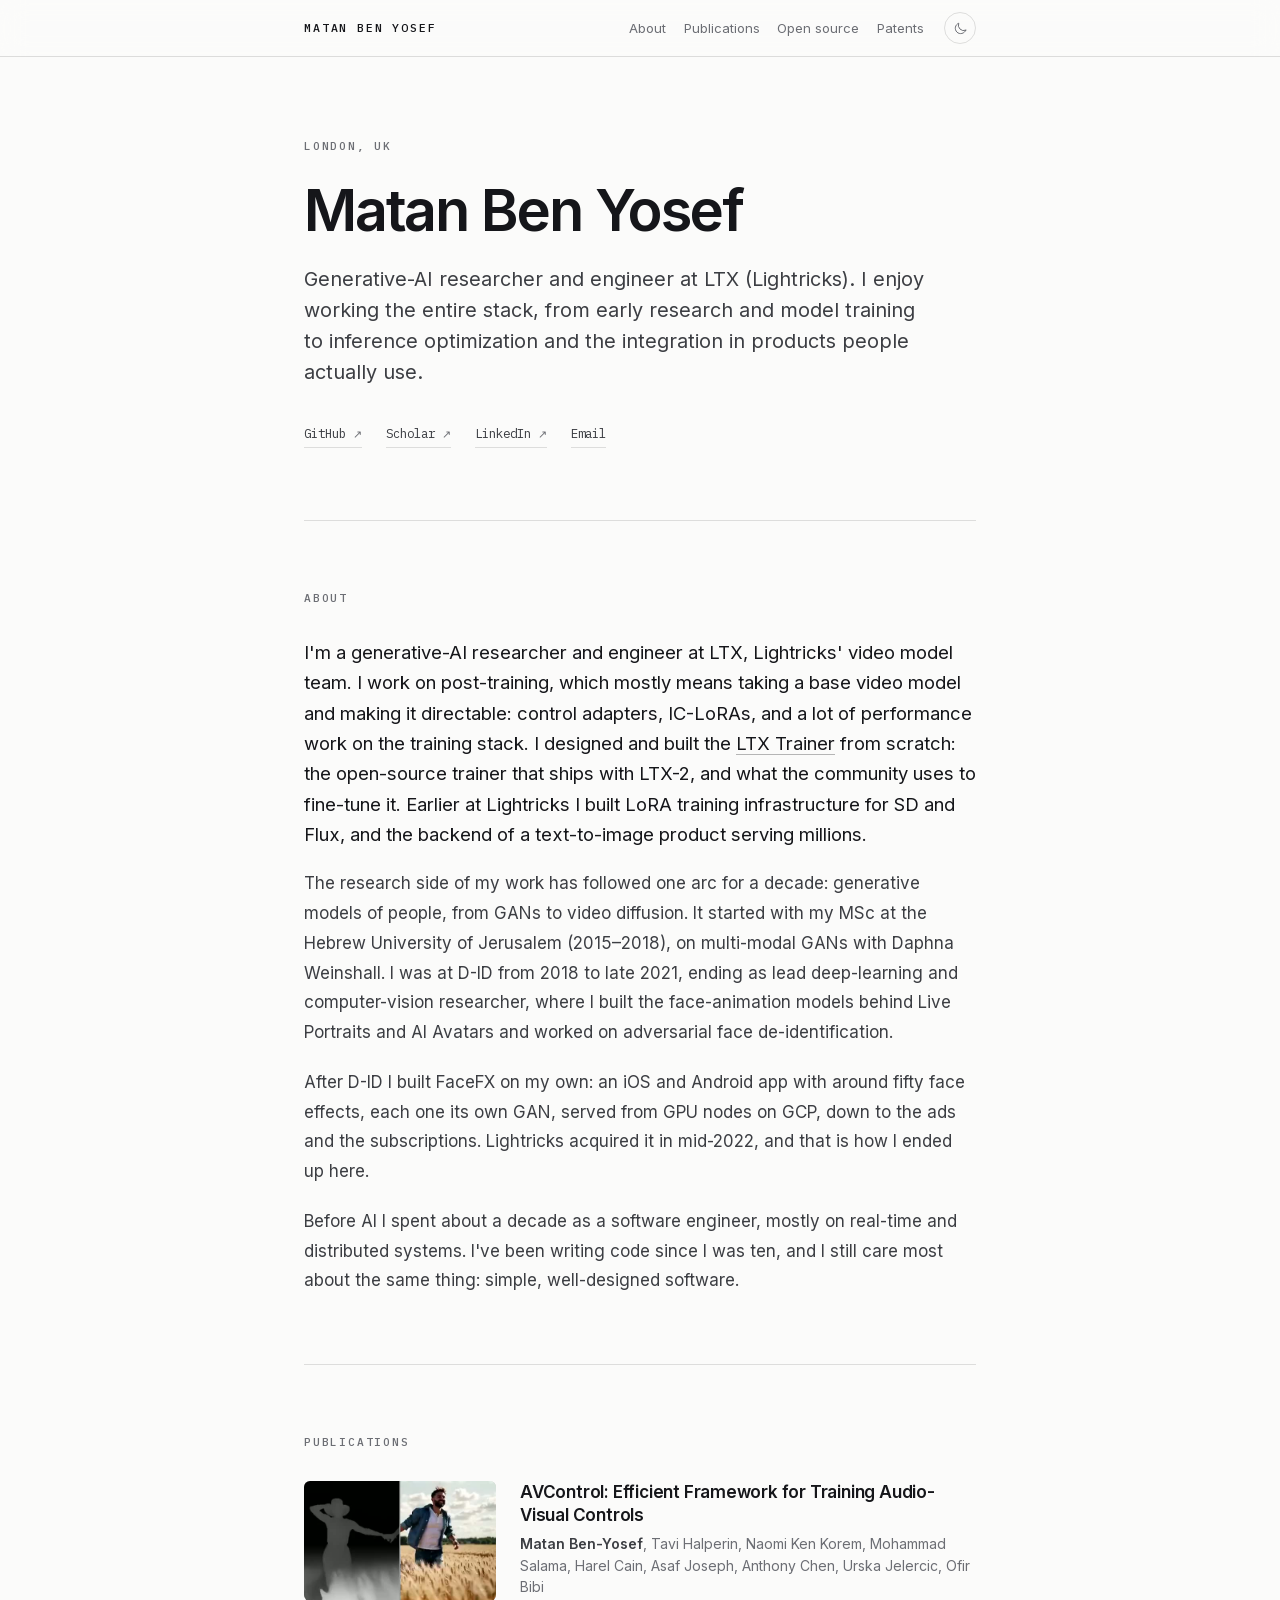
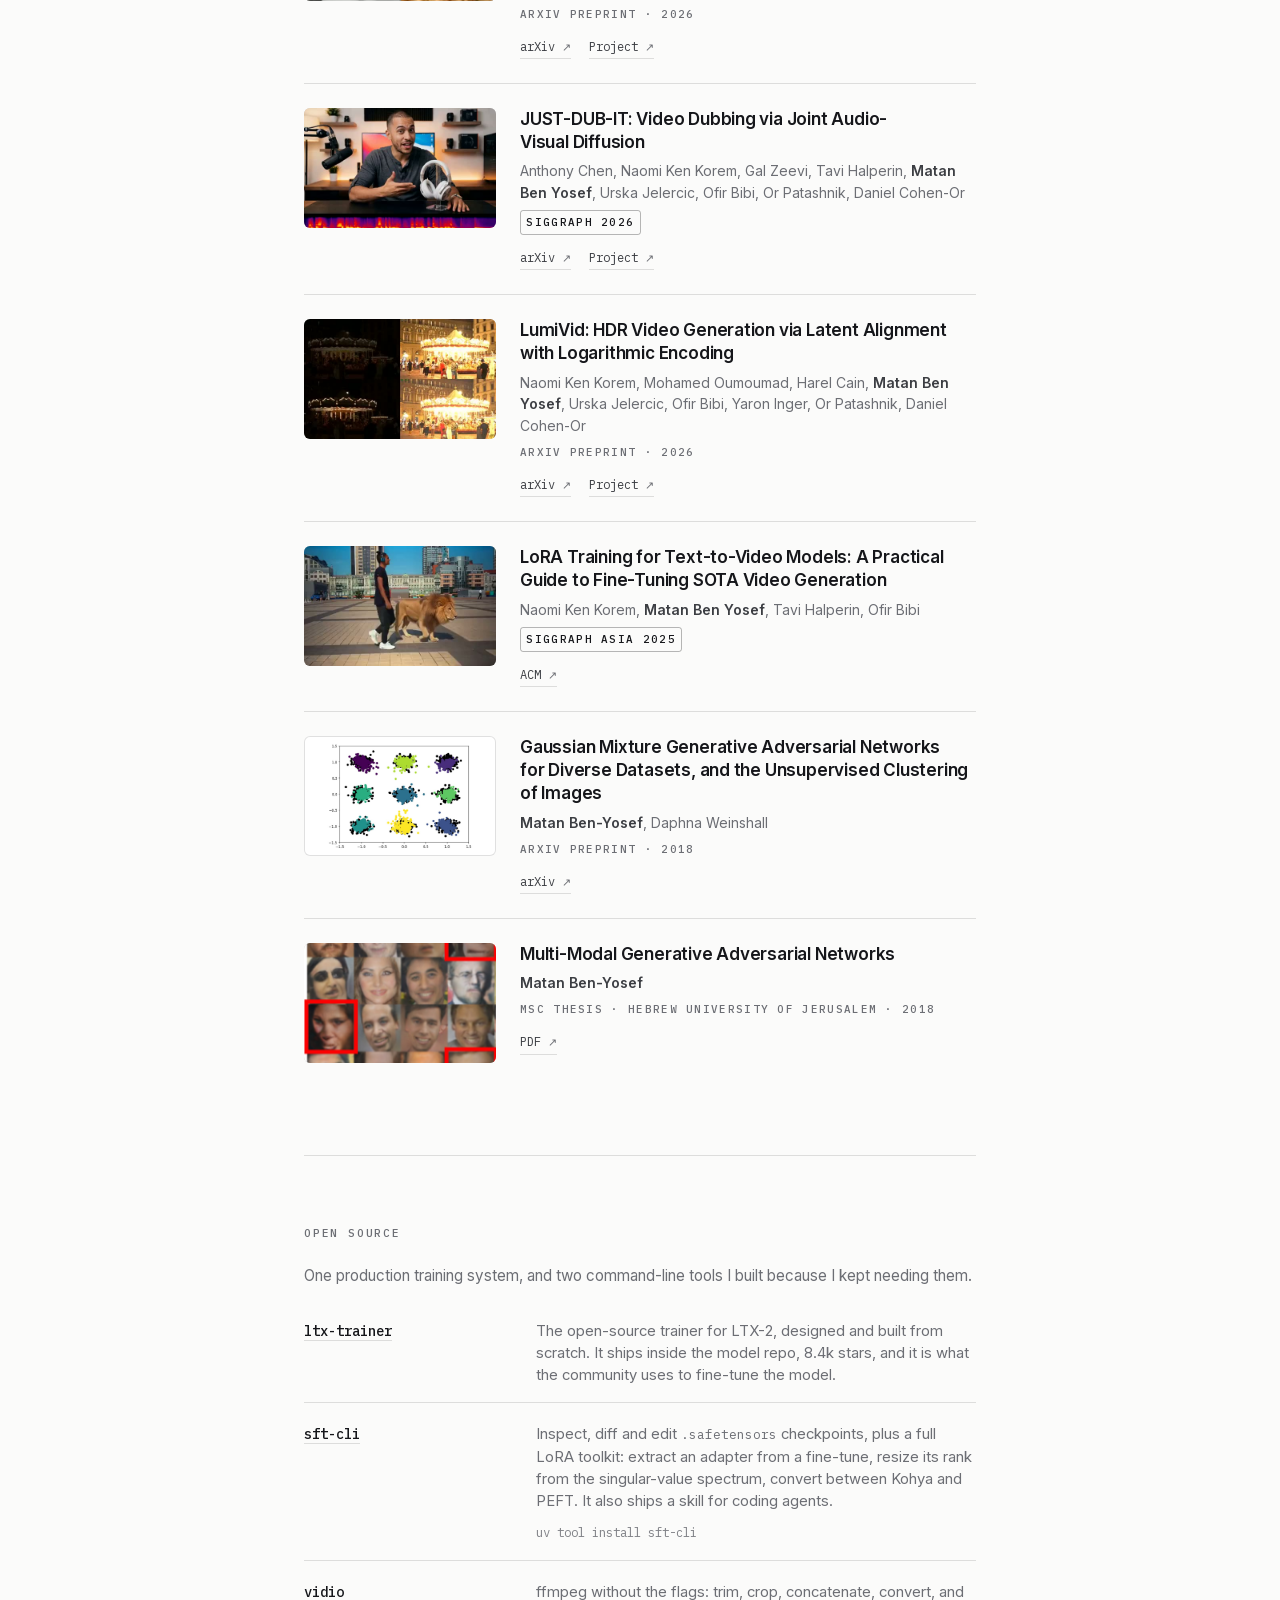
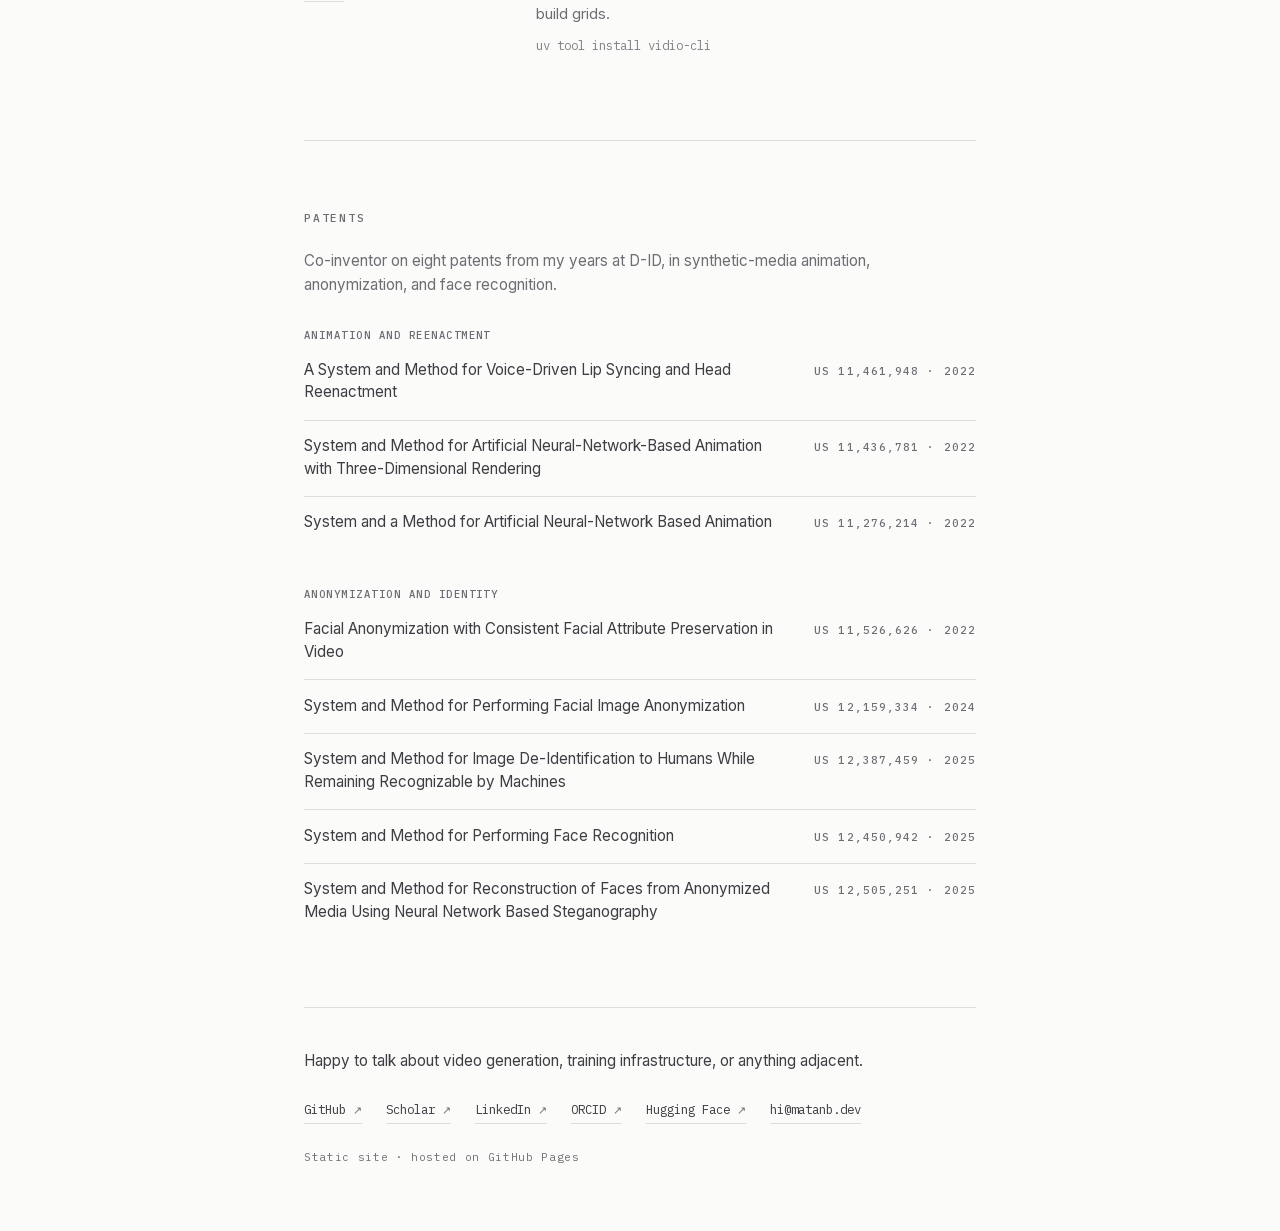
==== commit 1f8b5f98: "Recast the tagline around versatility across the stack. Co-authored-by: Cursor <cursoragent@cursor.c" ====
--- a/index.html
+++ b/index.html
@@ -8,7 +8,7 @@
     </title>
     <meta
       name="description"
-      content="Generative-AI researcher and engineer at LTX (Lightricks). I make video models directable, and I built the open-source trainer that ships with LTX-2."
+      content="Generative-AI researcher and engineer at LTX (Lightricks)."
     />
     <meta name="author" content="Matan Ben Yosef" />
     <meta
@@ -32,7 +32,7 @@
     <meta property="og:title" content="Matan Ben Yosef" />
     <meta
       property="og:description"
-      content="Generative-AI researcher and engineer at LTX (Lightricks). I make video models directable, and I built the open-source trainer that ships with LTX-2."
+      content="Generative-AI researcher and engineer at LTX (Lightricks)."
     />
     <meta property="og:type" content="profile" />
     <meta property="profile:first_name" content="Matan" />
@@ -185,6 +185,15 @@
             "about": { "@id": "https://matanb.dev/#person" }
           },
           {
+            "@type": "ImageObject",
+            "@id": "https://matanb.dev/#primaryimage",
+            "url": "https://matanb.dev/assets/og.jpg",
+            "contentUrl": "https://matanb.dev/assets/og.jpg",
+            "width": 1200,
+            "height": 630,
+            "caption": "Matan Ben Yosef, generative-AI researcher and engineer at LTX (Lightricks)"
+          },
+          {
             "@type": "ProfilePage",
             "@id": "https://matanb.dev/#webpage",
             "url": "https://matanb.dev/",
@@ -192,7 +201,20 @@
             "isPartOf": { "@id": "https://matanb.dev/#website" },
             "mainEntity": { "@id": "https://matanb.dev/#person" },
             "inLanguage": "en",
-            "primaryImageOfPage": "https://matanb.dev/assets/og.jpg"
+            "dateCreated": "2026-07-25",
+            "dateModified": "2026-07-26",
+            "primaryImageOfPage": { "@id": "https://matanb.dev/#primaryimage" },
+            "hasPart": [
+              { "@id": "https://matanb.dev/#avcontrol" },
+              { "@id": "https://matanb.dev/#justdubit" },
+              { "@id": "https://matanb.dev/#lumivid" },
+              { "@id": "https://matanb.dev/#lora-course" },
+              { "@id": "https://matanb.dev/#gmgan" },
+              { "@id": "https://matanb.dev/#msc-thesis" },
+              { "@id": "https://matanb.dev/#ltx-trainer" },
+              { "@id": "https://matanb.dev/#sft-cli" },
+              { "@id": "https://matanb.dev/#vidio" }
+            ]
           },
           {
             "@type": "ScholarlyArticle",
@@ -213,8 +235,7 @@
             "url": "https://arxiv.org/abs/2603.24793",
             "sameAs": ["https://matanby.github.io/AVControl/"],
             "publisher": { "@type": "Organization", "name": "arXiv" },
-            "about": ["Video generation", "Audio-visual control"],
-            "mainEntityOfPage": { "@id": "https://matanb.dev/#webpage" }
+            "about": ["Video generation", "Audio-visual control"]
           },
           {
             "@type": "ScholarlyArticle",
@@ -235,8 +256,7 @@
             "url": "https://arxiv.org/abs/2601.22143",
             "sameAs": ["https://justdubit.github.io/"],
             "publication": { "@type": "PublicationEvent", "name": "SIGGRAPH 2026" },
-            "about": ["Video dubbing", "Audio-visual diffusion"],
-            "mainEntityOfPage": { "@id": "https://matanb.dev/#webpage" }
+            "about": ["Video dubbing", "Audio-visual diffusion"]
           },
           {
             "@type": "ScholarlyArticle",
@@ -257,8 +277,7 @@
             "url": "https://arxiv.org/abs/2604.11788",
             "sameAs": ["https://hdr-lumivid.github.io/"],
             "publisher": { "@type": "Organization", "name": "arXiv" },
-            "about": ["HDR video generation", "Diffusion models"],
-            "mainEntityOfPage": { "@id": "https://matanb.dev/#webpage" }
+            "about": ["HDR video generation", "Diffusion models"]
           },
           {
             "@type": "ScholarlyArticle",
@@ -285,8 +304,7 @@
               "@type": "PublicationEvent",
               "name": "SIGGRAPH Asia 2025"
             },
-            "about": ["LoRA fine-tuning", "Text-to-video models"],
-            "mainEntityOfPage": { "@id": "https://matanb.dev/#webpage" }
+            "about": ["LoRA fine-tuning", "Text-to-video models"]
           },
           {
             "@type": "ScholarlyArticle",
@@ -299,8 +317,7 @@
             "datePublished": "2018",
             "url": "https://arxiv.org/abs/1808.10356",
             "publisher": { "@type": "Organization", "name": "arXiv" },
-            "about": ["Generative adversarial networks", "Unsupervised clustering"],
-            "mainEntityOfPage": { "@id": "https://matanb.dev/#webpage" }
+            "about": ["Generative adversarial networks", "Unsupervised clustering"]
           },
           {
             "@type": "Thesis",
@@ -313,8 +330,7 @@
             "publisher": {
               "@type": "CollegeOrUniversity",
               "name": "Hebrew University of Jerusalem"
-            },
-            "mainEntityOfPage": { "@id": "https://matanb.dev/#webpage" }
+            }
           },
           {
             "@type": "SoftwareSourceCode",
@@ -324,8 +340,7 @@
             "author": { "@id": "https://matanb.dev/#person" },
             "codeRepository": "https://github.com/Lightricks/LTX-2/tree/main/packages/ltx-trainer",
             "programmingLanguage": "Python",
-            "about": ["Video model fine-tuning", "LoRA training"],
-            "mainEntityOfPage": { "@id": "https://matanb.dev/#webpage" }
+            "about": ["Video model fine-tuning", "LoRA training"]
           },
           {
             "@type": "SoftwareSourceCode",
@@ -334,8 +349,7 @@
             "description": "Inspect, diff and edit .safetensors checkpoints, plus a full LoRA toolkit: extract an adapter from a fine-tune, resize its rank from the singular-value spectrum, convert between Kohya and PEFT.",
             "author": { "@id": "https://matanb.dev/#person" },
             "codeRepository": "https://github.com/matanby/sft-cli",
-            "programmingLanguage": "Python",
-            "mainEntityOfPage": { "@id": "https://matanb.dev/#webpage" }
+            "programmingLanguage": "Python"
           },
           {
             "@type": "SoftwareSourceCode",
@@ -344,8 +358,7 @@
             "description": "ffmpeg without the flags: trim, crop, concatenate, convert, and build grids.",
             "author": { "@id": "https://matanb.dev/#person" },
             "codeRepository": "https://github.com/matanby/vidio",
-            "programmingLanguage": "Python",
-            "mainEntityOfPage": { "@id": "https://matanb.dev/#webpage" }
+            "programmingLanguage": "Python"
           }
         ]
       }
@@ -404,7 +417,9 @@
         <h1 class="name">Matan Ben Yosef</h1>
         <p class="tagline">
           Generative-AI researcher and engineer at LTX (Lightricks). I enjoy
-          training models and building cool stuff with them.
+          working the entire stack, from early research and model training to
+          inference optimization and the integration in products people
+          actually use.
         </p>
         <!-- rel="me" marks these as the same person for identity consumers
              (rel-me verification, and crawlers building the entity). -->
